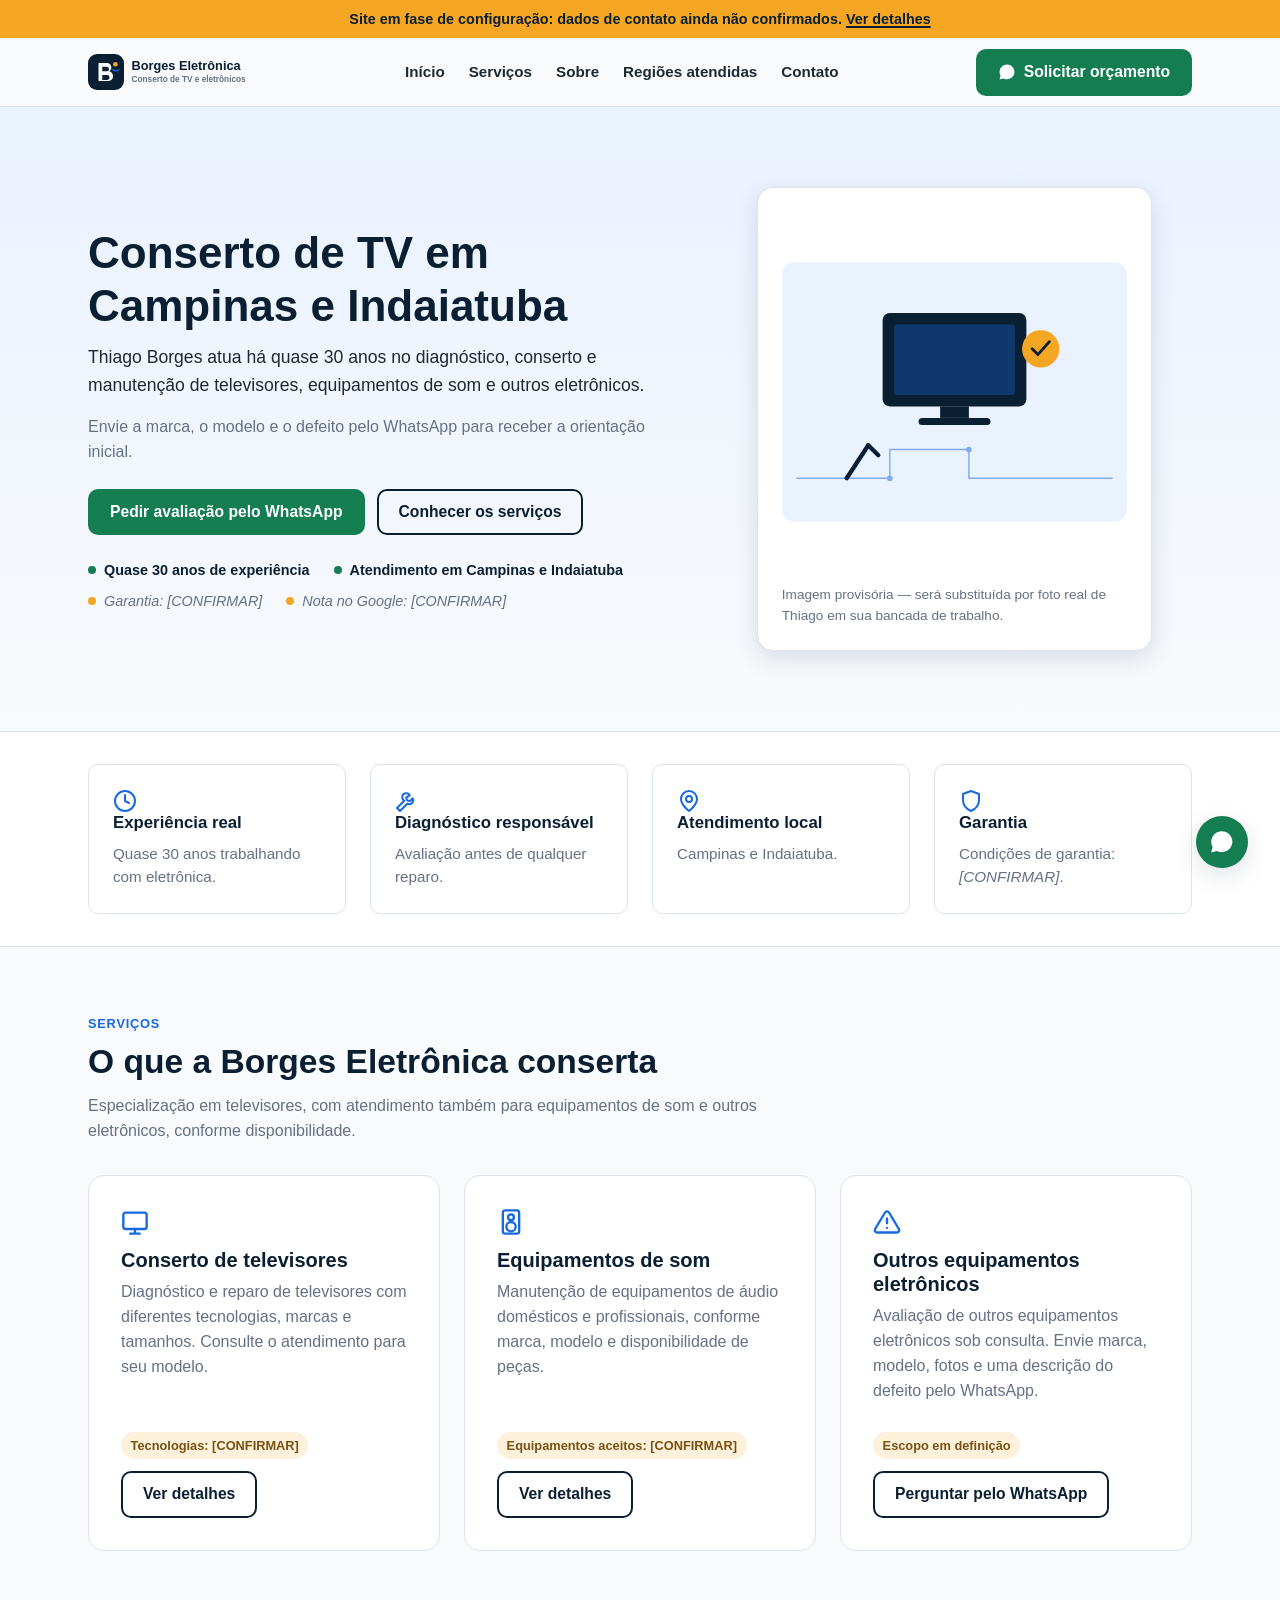
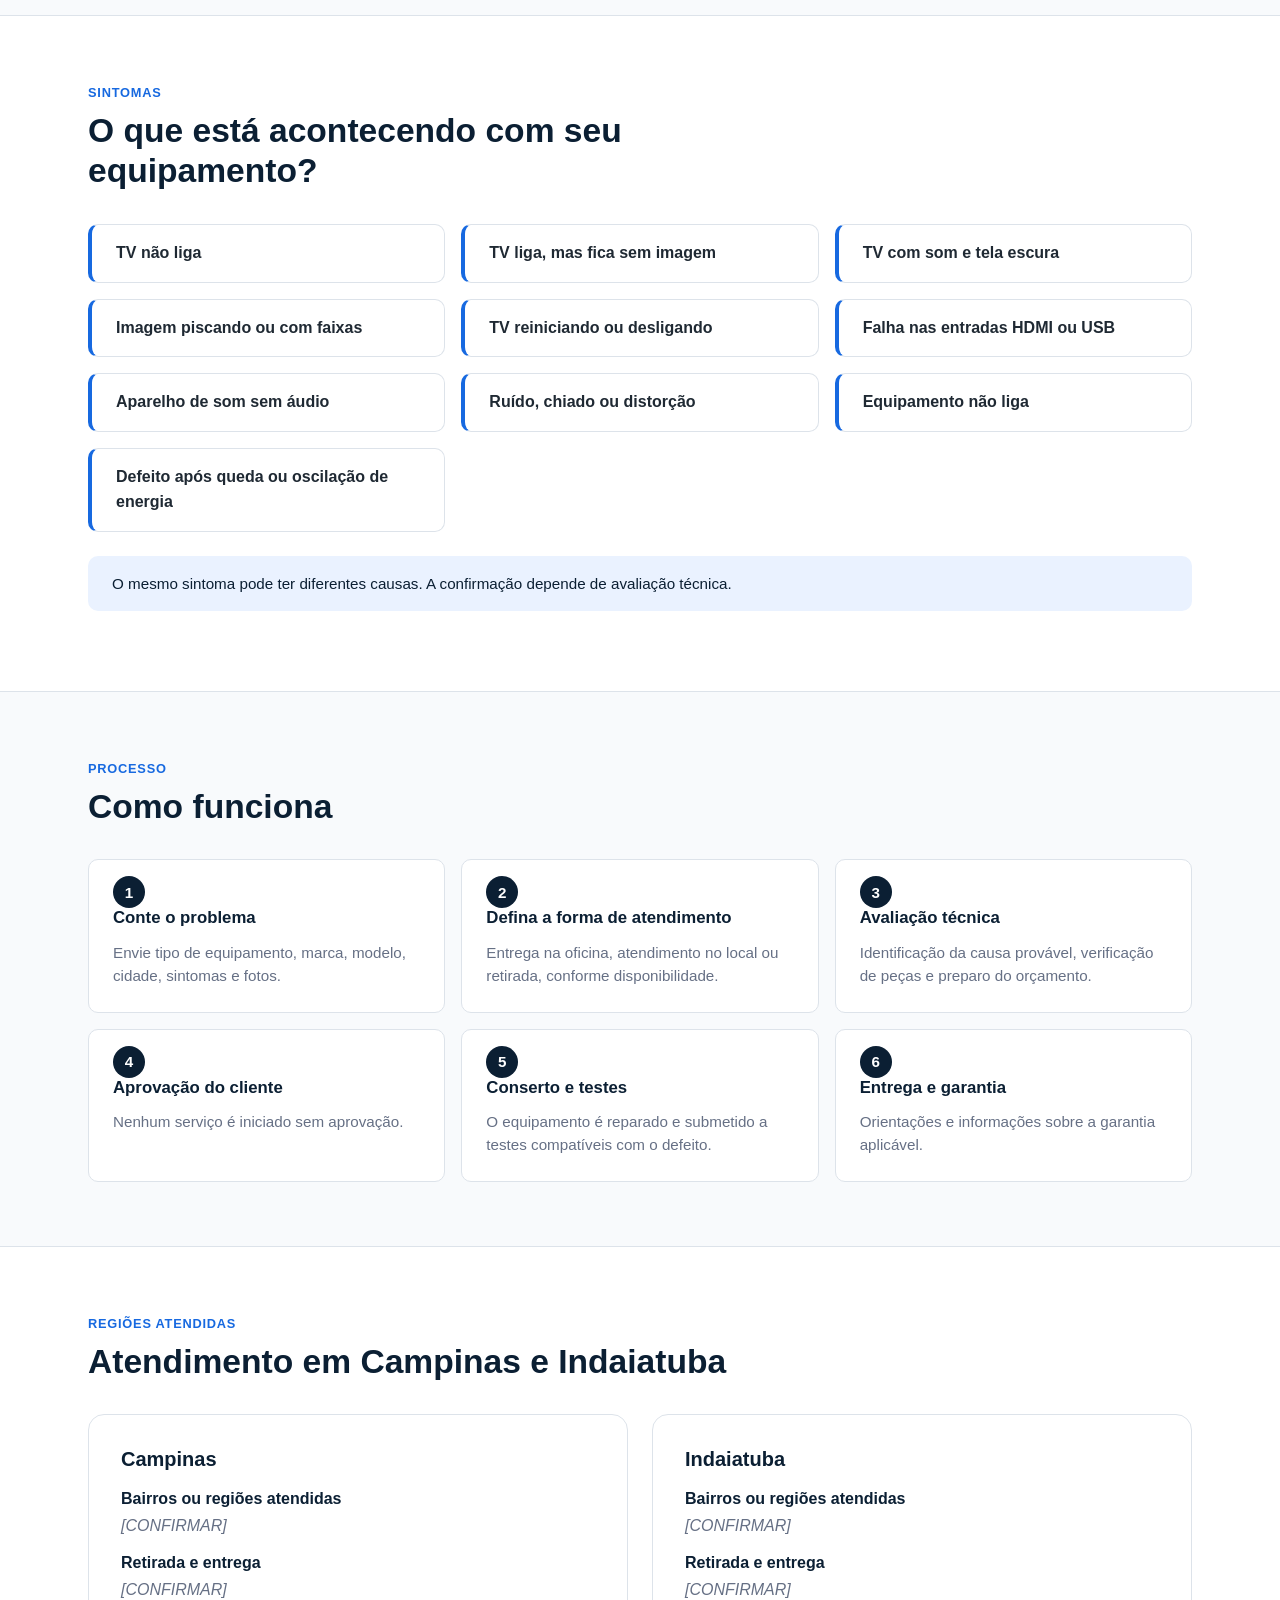
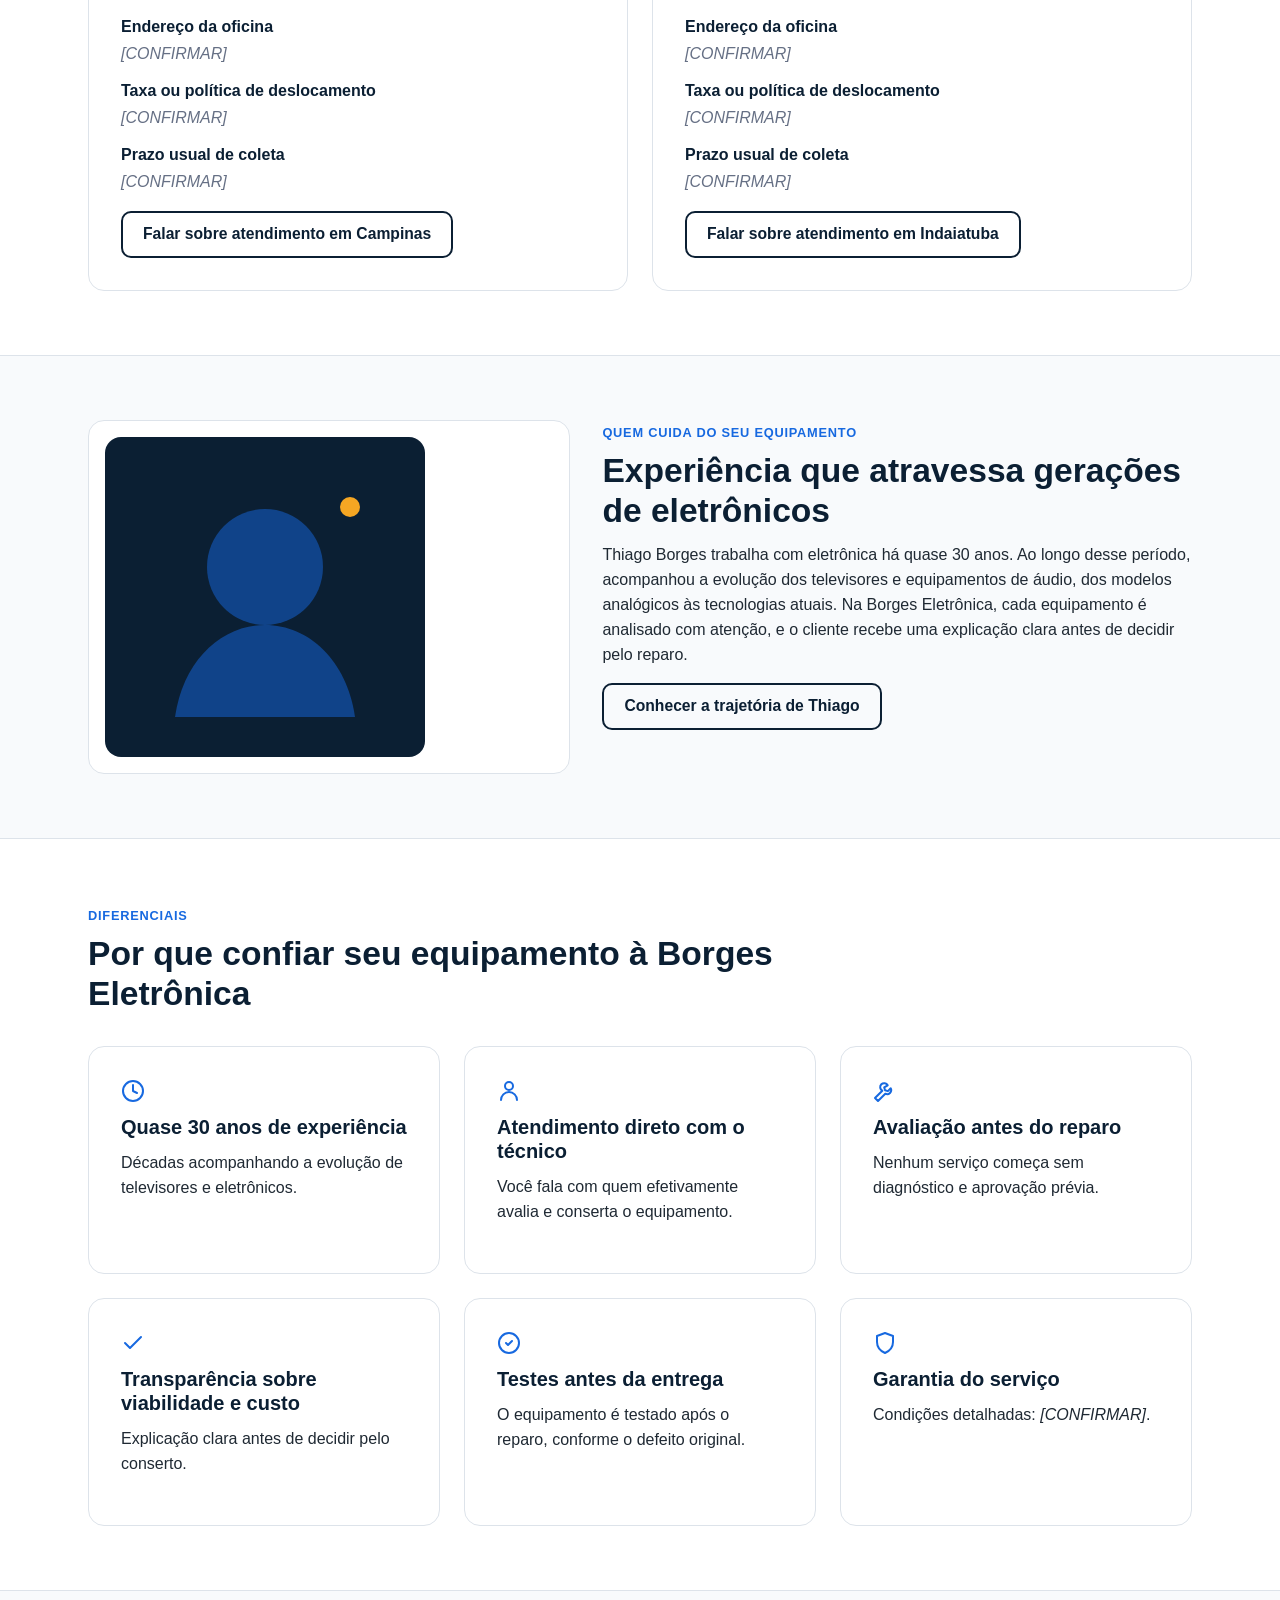
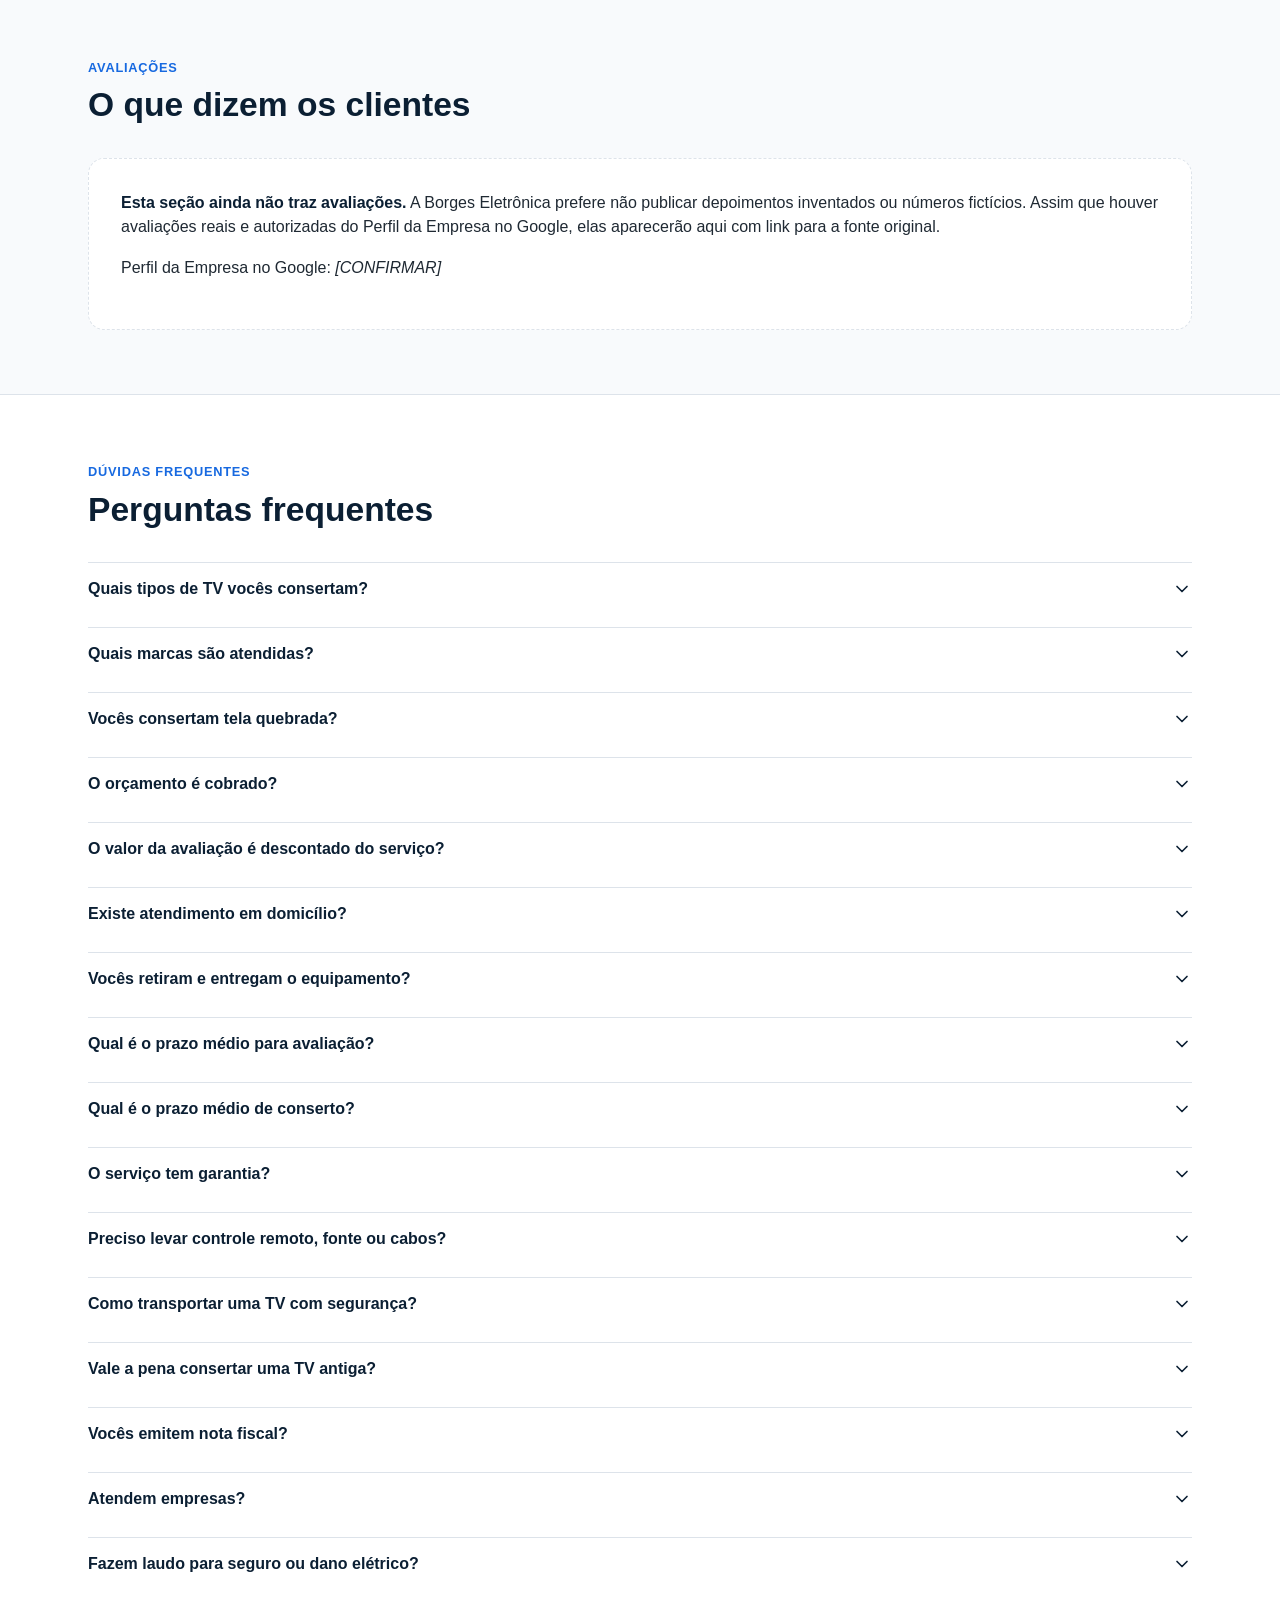
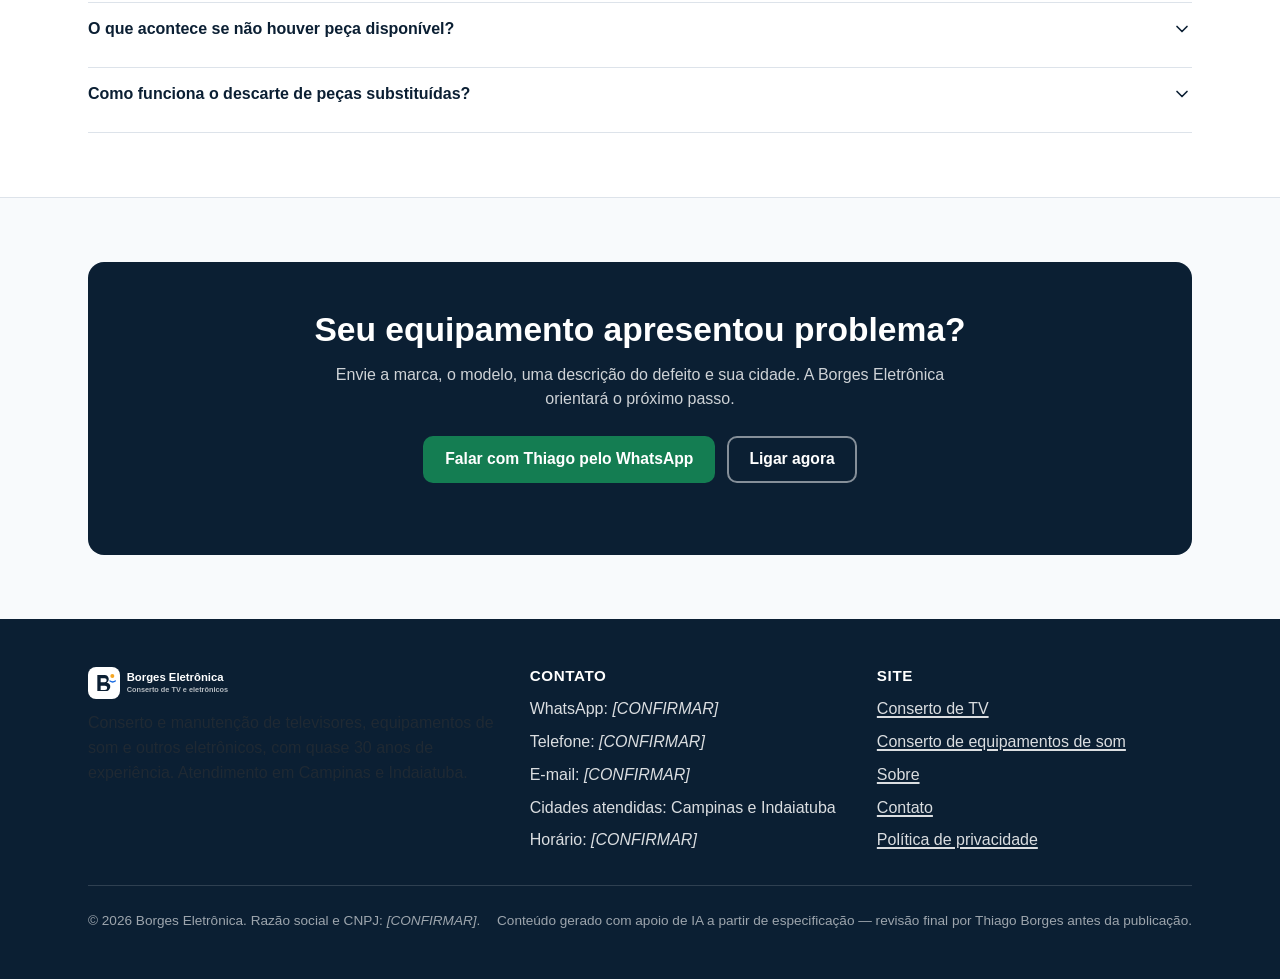
==== index.html @ 59606697 "Implementa site institucional Borges Eletrônica Site estático (HTML/CSS/JS puro) a partir da especif" ====
<!doctype html>
<html lang="pt-BR">
<head>
  <meta charset="utf-8">
  <meta name="viewport" content="width=device-width, initial-scale=1">
  <title>Borges Eletrônica | Conserto de TV em Campinas e Indaiatuba</title>
  <meta name="description" content="Conserto e manutenção de televisores, equipamentos de som e eletrônicos com Thiago Borges, quase 30 anos de experiência. Atendimento em Campinas e Indaiatuba.">
  <!-- ATENÇÃO: atualizar todas as URLs abaixo (canonical, og:url, sitemap) quando o domínio definitivo for confirmado. Ver PENDENCIAS.md #48-49. -->
  <link rel="canonical" href="https://www.borgeseletronica.com.br/">
  <meta property="og:type" content="website">
  <meta property="og:site_name" content="Borges Eletrônica">
  <meta property="og:title" content="Borges Eletrônica | Conserto de TV em Campinas e Indaiatuba">
  <meta property="og:description" content="Conserto e manutenção de televisores, equipamentos de som e eletrônicos com quase 30 anos de experiência. Atendimento em Campinas e Indaiatuba.">
  <meta property="og:url" content="https://www.borgeseletronica.com.br/">
  <meta property="og:image" content="https://www.borgeseletronica.com.br/assets/img/og-image.svg">
  <meta name="twitter:card" content="summary_large_image">
  <link rel="icon" type="image/svg+xml" href="/assets/img/favicon.svg">
  <link rel="stylesheet" href="/assets/css/styles.css">
  <script type="application/ld+json">
  {
    "@context": "https://schema.org",
    "@type": "LocalBusiness",
    "name": "Borges Eletrônica",
    "description": "Conserto e manutenção de televisores, equipamentos de som e outros eletrônicos.",
    "url": "https://www.borgeseletronica.com.br/",
    "image": "https://www.borgeseletronica.com.br/assets/img/logo.svg",
    "areaServed": [
      { "@type": "City", "name": "Campinas" },
      { "@type": "City", "name": "Indaiatuba" }
    ],
    "founder": {
      "@type": "Person",
      "name": "Thiago Borges"
    },
    "makesOffer": [
      { "@type": "Offer", "itemOffered": { "@type": "Service", "name": "Conserto de televisores" } },
      { "@type": "Offer", "itemOffered": { "@type": "Service", "name": "Conserto de equipamentos de som" } }
    ]
  }
  </script>
  <!-- Campos telephone, address, openingHoursSpecification e priceRange foram omitidos de propósito
       até serem confirmados com dados reais (spec §13.3 — proibido dado fictício em structured data). -->
</head>
<body>
  <a href="#main" class="skip-link">Pular para o conteúdo principal</a>

  <div class="config-banner">
    Site em fase de configuração: dados de contato ainda não confirmados. <a href="/contato/">Ver detalhes</a>
  </div>

  <header class="site-header">
    <div class="container">
      <a href="/" class="brand">
        <img src="/assets/img/logo.svg" alt="Borges Eletrônica" width="240" height="48" style="height:2.25rem;width:auto;">
      </a>
      <nav class="main-nav" aria-label="Principal">
        <ul>
          <li><a href="/">Início</a></li>
          <li><a href="/#servicos">Serviços</a></li>
          <li><a href="/sobre/">Sobre</a></li>
          <li><a href="/#atendimento">Regiões atendidas</a></li>
          <li><a href="/contato/">Contato</a></li>
        </ul>
      </nav>
      <div class="header-actions">
        <!-- Telefone oculto até confirmação (§25: não publicar dado não confirmado). Ver content/config.json -->
        <a class="btn btn-primary" href="/contato/" data-track="whatsapp_click" data-track-origin="header">
          <svg viewBox="0 0 24 24" width="18" height="18" fill="currentColor" aria-hidden="true"><path d="M12.04 2C6.58 2 2.13 6.45 2.13 11.91c0 1.75.46 3.39 1.26 4.83L2 22l5.42-1.42a9.9 9.9 0 0 0 4.62 1.14h.01c5.46 0 9.9-4.45 9.9-9.91C21.95 6.45 17.5 2 12.04 2Zm4.44 12c-.24-.12-1.43-.71-1.65-.79-.22-.08-.38-.12-.55.12-.16.24-.63.79-.77.95-.14.16-.28.18-.52.06-.24-.12-1.02-.38-1.94-1.2-.72-.64-1.2-1.43-1.34-1.67-.14-.24-.02-.37.11-.49.11-.11.24-.28.36-.42.12-.14.16-.24.24-.4.08-.16.04-.3-.02-.42-.06-.12-.55-1.33-.76-1.82-.2-.48-.4-.42-.55-.42h-.47c-.16 0-.42.06-.64.3-.22.24-.84.82-.84 2s.86 2.32.98 2.48c.12.16 1.7 2.6 4.11 3.64.57.25 1.02.4 1.37.51.58.18 1.1.16 1.52.1.46-.07 1.43-.58 1.63-1.15.2-.56.2-1.04.14-1.15-.06-.1-.22-.16-.46-.28Z"/></svg>
          Solicitar orçamento
        </a>
        <button class="menu-toggle" type="button" aria-expanded="false" aria-controls="mobileMenu" aria-label="Abrir menu">
          <svg viewBox="0 0 24 24" fill="none" stroke="currentColor" stroke-width="2" stroke-linecap="round" aria-hidden="true"><path d="M4 6h16M4 12h16M4 18h16"/></svg>
        </button>
      </div>
    </div>
  </header>

  <div class="mobile-menu" id="mobileMenu" hidden>
    <div class="mobile-menu-head">
      <img src="/assets/img/logo-light.svg" alt="Borges Eletrônica" width="240" height="48" style="height:2rem;width:auto;">
      <button class="mobile-menu-close" type="button" aria-label="Fechar menu">
        <svg viewBox="0 0 24 24" fill="none" stroke="currentColor" stroke-width="2" stroke-linecap="round" aria-hidden="true"><path d="M6 6l12 12M18 6 6 18"/></svg>
      </button>
    </div>
    <nav aria-label="Menu móvel">
      <ul>
        <li><a href="/">Início</a></li>
        <li><a href="/#servicos">Serviços</a></li>
        <li><a href="/sobre/">Sobre</a></li>
        <li><a href="/#atendimento">Regiões atendidas</a></li>
        <li><a href="/contato/">Contato</a></li>
      </ul>
    </nav>
    <a class="btn btn-primary btn-block" href="/contato/" data-track="whatsapp_click" data-track-origin="mobile_menu">Solicitar orçamento pelo WhatsApp</a>
  </div>

  <main id="main">
    <!-- Hero -->
    <section class="hero">
      <div class="container">
        <div class="hero-copy">
          <h1>Conserto de TV em Campinas e Indaiatuba</h1>
          <p class="lead">Thiago Borges atua há quase 30 anos no diagnóstico, conserto e manutenção de televisores, equipamentos de som e outros eletrônicos.</p>
          <p class="complement">Envie a marca, o modelo e o defeito pelo WhatsApp para receber a orientação inicial.</p>
          <div class="hero-cta">
            <a class="btn btn-primary" href="/contato/" data-track="whatsapp_click" data-track-origin="hero">Pedir avaliação pelo WhatsApp</a>
            <a class="btn btn-outline" href="#servicos">Conhecer os serviços</a>
          </div>
          <ul class="trust-signals">
            <li>Quase 30 anos de experiência</li>
            <li>Atendimento em Campinas e Indaiatuba</li>
            <li class="is-pending">Garantia: [CONFIRMAR]</li>
            <li class="is-pending">Nota no Google: [CONFIRMAR]</li>
          </ul>
        </div>
        <figure class="hero-media">
          <img src="/assets/img/placeholders/hero-workbench.svg" alt="Ilustração provisória de uma bancada técnica com televisor em diagnóstico" width="480" height="360" loading="eager">
          <figcaption>Imagem provisória — será substituída por foto real de Thiago em sua bancada de trabalho.</figcaption>
        </figure>
      </div>
    </section>

    <!-- Faixa de confiança -->
    <section class="section section--tight section--alt">
      <div class="container">
        <div class="trust-bar-grid">
          <div class="trust-item">
            <span class="icon"><svg viewBox="0 0 24 24" width="24" height="24" fill="none" stroke="currentColor" stroke-width="2" stroke-linecap="round" stroke-linejoin="round" aria-hidden="true"><circle cx="12" cy="12" r="10"/><path d="M12 6v6l4 2"/></svg></span>
            <h3>Experiência real</h3>
            <p>Quase 30 anos trabalhando com eletrônica.</p>
          </div>
          <div class="trust-item">
            <span class="icon"><svg viewBox="0 0 24 24" width="24" height="24" fill="none" stroke="currentColor" stroke-width="2" stroke-linecap="round" stroke-linejoin="round" aria-hidden="true"><path d="M14.7 6.3a4 4 0 1 0-5.4 5.4L2 19l3 3 7.3-7.3a4 4 0 0 0 5.4-5.4l-2.83 2.83-2.83-.83-.83-2.83Z"/></svg></span>
            <h3>Diagnóstico responsável</h3>
            <p>Avaliação antes de qualquer reparo.</p>
          </div>
          <div class="trust-item">
            <span class="icon"><svg viewBox="0 0 24 24" width="24" height="24" fill="none" stroke="currentColor" stroke-width="2" stroke-linecap="round" stroke-linejoin="round" aria-hidden="true"><path d="M20 10c0 6-8 12-8 12s-8-6-8-12a8 8 0 0 1 16 0Z"/><circle cx="12" cy="10" r="3"/></svg></span>
            <h3>Atendimento local</h3>
            <p>Campinas e Indaiatuba.</p>
          </div>
          <div class="trust-item">
            <span class="icon"><svg viewBox="0 0 24 24" width="24" height="24" fill="none" stroke="currentColor" stroke-width="2" stroke-linecap="round" stroke-linejoin="round" aria-hidden="true"><path d="M12 2 4 5v6c0 5 3.5 9 8 11 4.5-2 8-6 8-11V5Z"/></svg></span>
            <h3>Garantia</h3>
            <p>Condições de garantia: <em>[CONFIRMAR]</em>.</p>
          </div>
        </div>
      </div>
    </section>

    <!-- Serviços principais -->
    <section class="section" id="servicos">
      <div class="container">
        <div class="section-head">
          <span class="eyebrow">Serviços</span>
          <h2>O que a Borges Eletrônica conserta</h2>
          <p>Especialização em televisores, com atendimento também para equipamentos de som e outros eletrônicos, conforme disponibilidade.</p>
        </div>
        <div class="card-grid card-grid--3">
          <article class="service-card">
            <span class="icon"><svg viewBox="0 0 24 24" width="28" height="28" fill="none" stroke="currentColor" stroke-width="2" stroke-linecap="round" stroke-linejoin="round" aria-hidden="true"><rect x="2" y="4" width="20" height="14" rx="2"/><path d="M8 22h8M12 18v4"/></svg></span>
            <h3>Conserto de televisores</h3>
            <p>Diagnóstico e reparo de televisores com diferentes tecnologias, marcas e tamanhos. Consulte o atendimento para seu modelo.</p>
            <ul class="tag-list is-unconfirmed">
              <li>Tecnologias: [CONFIRMAR]</li>
            </ul>
            <a class="btn btn-outline" href="/conserto-de-tv/">Ver detalhes</a>
          </article>
          <article class="service-card">
            <span class="icon"><svg viewBox="0 0 24 24" width="28" height="28" fill="none" stroke="currentColor" stroke-width="2" stroke-linecap="round" stroke-linejoin="round" aria-hidden="true"><rect x="5" y="2" width="14" height="20" rx="2"/><circle cx="12" cy="8" r="2.5"/><circle cx="12" cy="16" r="4"/></svg></span>
            <h3>Equipamentos de som</h3>
            <p>Manutenção de equipamentos de áudio domésticos e profissionais, conforme marca, modelo e disponibilidade de peças.</p>
            <ul class="tag-list is-unconfirmed">
              <li>Equipamentos aceitos: [CONFIRMAR]</li>
            </ul>
            <a class="btn btn-outline" href="/conserto-de-equipamentos-de-som/">Ver detalhes</a>
          </article>
          <article class="service-card">
            <span class="icon"><svg viewBox="0 0 24 24" width="28" height="28" fill="none" stroke="currentColor" stroke-width="2" stroke-linecap="round" stroke-linejoin="round" aria-hidden="true"><path d="M12 9v4M12 17h.01M10.29 3.86 1.82 18a2 2 0 0 0 1.71 3h16.94a2 2 0 0 0 1.71-3L13.71 3.86a2 2 0 0 0-3.42 0Z"/></svg></span>
            <h3>Outros equipamentos eletrônicos</h3>
            <p>Avaliação de outros equipamentos eletrônicos sob consulta. Envie marca, modelo, fotos e uma descrição do defeito pelo WhatsApp.</p>
            <ul class="tag-list is-unconfirmed">
              <li>Escopo em definição</li>
            </ul>
            <a class="btn btn-outline" href="/contato/">Perguntar pelo WhatsApp</a>
          </article>
        </div>
      </div>
    </section>

    <!-- Problemas comuns -->
    <section class="section section--alt">
      <div class="container">
        <div class="section-head">
          <span class="eyebrow">Sintomas</span>
          <h2>O que está acontecendo com seu equipamento?</h2>
        </div>
        <div class="problem-grid">
          <div class="problem-card"><p>TV não liga</p></div>
          <div class="problem-card"><p>TV liga, mas fica sem imagem</p></div>
          <div class="problem-card"><p>TV com som e tela escura</p></div>
          <div class="problem-card"><p>Imagem piscando ou com faixas</p></div>
          <div class="problem-card"><p>TV reiniciando ou desligando</p></div>
          <div class="problem-card"><p>Falha nas entradas HDMI ou USB</p></div>
          <div class="problem-card"><p>Aparelho de som sem áudio</p></div>
          <div class="problem-card"><p>Ruído, chiado ou distorção</p></div>
          <div class="problem-card"><p>Equipamento não liga</p></div>
          <div class="problem-card"><p>Defeito após queda ou oscilação de energia</p></div>
        </div>
        <p class="problem-note">O mesmo sintoma pode ter diferentes causas. A confirmação depende de avaliação técnica.</p>
      </div>
    </section>

    <!-- Processo -->
    <section class="section">
      <div class="container">
        <div class="section-head">
          <span class="eyebrow">Processo</span>
          <h2>Como funciona</h2>
        </div>
        <ol class="process-list">
          <li class="process-step">
            <h3>Conte o problema</h3>
            <p>Envie tipo de equipamento, marca, modelo, cidade, sintomas e fotos.</p>
          </li>
          <li class="process-step">
            <h3>Defina a forma de atendimento</h3>
            <p>Entrega na oficina, atendimento no local ou retirada, conforme disponibilidade.</p>
          </li>
          <li class="process-step">
            <h3>Avaliação técnica</h3>
            <p>Identificação da causa provável, verificação de peças e preparo do orçamento.</p>
          </li>
          <li class="process-step">
            <h3>Aprovação do cliente</h3>
            <p>Nenhum serviço é iniciado sem aprovação.</p>
          </li>
          <li class="process-step">
            <h3>Conserto e testes</h3>
            <p>O equipamento é reparado e submetido a testes compatíveis com o defeito.</p>
          </li>
          <li class="process-step">
            <h3>Entrega e garantia</h3>
            <p>Orientações e informações sobre a garantia aplicável.</p>
          </li>
        </ol>
      </div>
    </section>

    <!-- Área de atendimento -->
    <section class="section section--alt" id="atendimento">
      <div class="container">
        <div class="section-head">
          <span class="eyebrow">Regiões atendidas</span>
          <h2>Atendimento em Campinas e Indaiatuba</h2>
        </div>
        <div class="area-grid">
          <article class="area-card">
            <h3>Campinas</h3>
            <dl>
              <dt>Bairros ou regiões atendidas</dt>
              <dd class="pending">[CONFIRMAR]</dd>
              <dt>Retirada e entrega</dt>
              <dd class="pending">[CONFIRMAR]</dd>
              <dt>Endereço da oficina</dt>
              <dd class="pending">[CONFIRMAR]</dd>
              <dt>Taxa ou política de deslocamento</dt>
              <dd class="pending">[CONFIRMAR]</dd>
              <dt>Prazo usual de coleta</dt>
              <dd class="pending">[CONFIRMAR]</dd>
            </dl>
            <a class="btn btn-outline" style="margin-top:1rem" href="/contato/">Falar sobre atendimento em Campinas</a>
          </article>
          <article class="area-card">
            <h3>Indaiatuba</h3>
            <dl>
              <dt>Bairros ou regiões atendidas</dt>
              <dd class="pending">[CONFIRMAR]</dd>
              <dt>Retirada e entrega</dt>
              <dd class="pending">[CONFIRMAR]</dd>
              <dt>Endereço da oficina</dt>
              <dd class="pending">[CONFIRMAR]</dd>
              <dt>Taxa ou política de deslocamento</dt>
              <dd class="pending">[CONFIRMAR]</dd>
              <dt>Prazo usual de coleta</dt>
              <dd class="pending">[CONFIRMAR]</dd>
            </dl>
            <a class="btn btn-outline" style="margin-top:1rem" href="/contato/">Falar sobre atendimento em Indaiatuba</a>
          </article>
        </div>
      </div>
    </section>

    <!-- Sobre Thiago (resumo) -->
    <section class="section">
      <div class="container">
        <div class="about-grid">
          <div class="about-media">
            <figure>
              <img src="/assets/img/placeholders/about-portrait.svg" alt="Retrato provisório de Thiago Borges" width="320" height="320" loading="lazy">
            </figure>
          </div>
          <div>
            <span class="eyebrow">Quem cuida do seu equipamento</span>
            <h2>Experiência que atravessa gerações de eletrônicos</h2>
            <p>Thiago Borges trabalha com eletrônica há quase 30 anos. Ao longo desse período, acompanhou a evolução dos televisores e equipamentos de áudio, dos modelos analógicos às tecnologias atuais. Na Borges Eletrônica, cada equipamento é analisado com atenção, e o cliente recebe uma explicação clara antes de decidir pelo reparo.</p>
            <a class="btn btn-outline" href="/sobre/">Conhecer a trajetória de Thiago</a>
          </div>
        </div>
      </div>
    </section>

    <!-- Diferenciais -->
    <section class="section section--alt">
      <div class="container">
        <div class="section-head">
          <span class="eyebrow">Diferenciais</span>
          <h2>Por que confiar seu equipamento à Borges Eletrônica</h2>
        </div>
        <div class="card-grid card-grid--3">
          <article class="differential-card">
            <span class="icon"><svg viewBox="0 0 24 24" width="24" height="24" fill="none" stroke="currentColor" stroke-width="2" stroke-linecap="round" stroke-linejoin="round" aria-hidden="true"><circle cx="12" cy="12" r="10"/><path d="M12 6v6l4 2"/></svg></span>
            <h3>Quase 30 anos de experiência</h3>
            <p>Décadas acompanhando a evolução de televisores e eletrônicos.</p>
          </article>
          <article class="differential-card">
            <span class="icon"><svg viewBox="0 0 24 24" width="24" height="24" fill="none" stroke="currentColor" stroke-width="2" stroke-linecap="round" stroke-linejoin="round" aria-hidden="true"><path d="M20 21a8 8 0 1 0-16 0"/><circle cx="12" cy="7" r="4"/></svg></span>
            <h3>Atendimento direto com o técnico</h3>
            <p>Você fala com quem efetivamente avalia e conserta o equipamento.</p>
          </article>
          <article class="differential-card">
            <span class="icon"><svg viewBox="0 0 24 24" width="24" height="24" fill="none" stroke="currentColor" stroke-width="2" stroke-linecap="round" stroke-linejoin="round" aria-hidden="true"><path d="M14.7 6.3a4 4 0 1 0-5.4 5.4L2 19l3 3 7.3-7.3a4 4 0 0 0 5.4-5.4l-2.83 2.83-2.83-.83-.83-2.83Z"/></svg></span>
            <h3>Avaliação antes do reparo</h3>
            <p>Nenhum serviço começa sem diagnóstico e aprovação prévia.</p>
          </article>
          <article class="differential-card">
            <span class="icon"><svg viewBox="0 0 24 24" width="24" height="24" fill="none" stroke="currentColor" stroke-width="2" stroke-linecap="round" stroke-linejoin="round" aria-hidden="true"><path d="M20 6 9 17l-5-5"/></svg></span>
            <h3>Transparência sobre viabilidade e custo</h3>
            <p>Explicação clara antes de decidir pelo conserto.</p>
          </article>
          <article class="differential-card">
            <span class="icon"><svg viewBox="0 0 24 24" width="24" height="24" fill="none" stroke="currentColor" stroke-width="2" stroke-linecap="round" stroke-linejoin="round" aria-hidden="true"><path d="M9 12l2 2 4-4"/><circle cx="12" cy="12" r="10"/></svg></span>
            <h3>Testes antes da entrega</h3>
            <p>O equipamento é testado após o reparo, conforme o defeito original.</p>
          </article>
          <article class="differential-card">
            <span class="icon"><svg viewBox="0 0 24 24" width="24" height="24" fill="none" stroke="currentColor" stroke-width="2" stroke-linecap="round" stroke-linejoin="round" aria-hidden="true"><path d="M12 2 4 5v6c0 5 3.5 9 8 11 4.5-2 8-6 8-11V5Z"/></svg></span>
            <h3>Garantia do serviço</h3>
            <p>Condições detalhadas: <em>[CONFIRMAR]</em>.</p>
          </article>
        </div>
      </div>
    </section>

    <!-- Avaliações / prova social -->
    <section class="section">
      <div class="container">
        <div class="section-head">
          <span class="eyebrow">Avaliações</span>
          <h2>O que dizem os clientes</h2>
        </div>
        <div class="social-proof-notice">
          <p><strong>Esta seção ainda não traz avaliações.</strong> A Borges Eletrônica prefere não publicar depoimentos inventados ou números fictícios. Assim que houver avaliações reais e autorizadas do Perfil da Empresa no Google, elas aparecerão aqui com link para a fonte original.</p>
          <p class="mt-0">Perfil da Empresa no Google: <em>[CONFIRMAR]</em></p>
        </div>
      </div>
    </section>

    <!-- FAQ -->
    <section class="section section--alt">
      <div class="container">
        <div class="section-head">
          <span class="eyebrow">Dúvidas frequentes</span>
          <h2>Perguntas frequentes</h2>
        </div>
        <div class="faq-list">
          <div class="faq-item">
            <h3><button class="faq-question" aria-expanded="false" aria-controls="faq1">Quais tipos de TV vocês consertam?<span class="chevron"><svg viewBox="0 0 24 24" fill="none" stroke="currentColor" stroke-width="2" stroke-linecap="round" stroke-linejoin="round" aria-hidden="true"><path d="m6 9 6 6 6-6"/></svg></span></button></h3>
            <div class="faq-answer" id="faq1" hidden><p>As tecnologias e tamanhos atendidos estão em confirmação com Thiago. <em>[CONFIRMAR]</em>. Envie marca e modelo pelo WhatsApp para uma resposta rápida.</p></div>
          </div>
          <div class="faq-item">
            <h3><button class="faq-question" aria-expanded="false" aria-controls="faq2">Quais marcas são atendidas?<span class="chevron"><svg viewBox="0 0 24 24" fill="none" stroke="currentColor" stroke-width="2" stroke-linecap="round" stroke-linejoin="round" aria-hidden="true"><path d="m6 9 6 6 6-6"/></svg></span></button></h3>
            <div class="faq-answer" id="faq2" hidden><p><em>[CONFIRMAR]</em>. A lista de marcas atendidas será publicada após revisão de Thiago.</p></div>
          </div>
          <div class="faq-item">
            <h3><button class="faq-question" aria-expanded="false" aria-controls="faq3">Vocês consertam tela quebrada?<span class="chevron"><svg viewBox="0 0 24 24" fill="none" stroke="currentColor" stroke-width="2" stroke-linecap="round" stroke-linejoin="round" aria-hidden="true"><path d="m6 9 6 6 6-6"/></svg></span></button></h3>
            <div class="faq-answer" id="faq3" hidden><p><em>[CONFIRMAR]</em>. A viabilidade de troca de painel depende do modelo e da disponibilidade da peça.</p></div>
          </div>
          <div class="faq-item">
            <h3><button class="faq-question" aria-expanded="false" aria-controls="faq4">O orçamento é cobrado?<span class="chevron"><svg viewBox="0 0 24 24" fill="none" stroke="currentColor" stroke-width="2" stroke-linecap="round" stroke-linejoin="round" aria-hidden="true"><path d="m6 9 6 6 6-6"/></svg></span></button></h3>
            <div class="faq-answer" id="faq4" hidden><p><em>[CONFIRMAR]</em>. Essa política será publicada assim que definida com Thiago.</p></div>
          </div>
          <div class="faq-item">
            <h3><button class="faq-question" aria-expanded="false" aria-controls="faq5">O valor da avaliação é descontado do serviço?<span class="chevron"><svg viewBox="0 0 24 24" fill="none" stroke="currentColor" stroke-width="2" stroke-linecap="round" stroke-linejoin="round" aria-hidden="true"><path d="m6 9 6 6 6-6"/></svg></span></button></h3>
            <div class="faq-answer" id="faq5" hidden><p><em>[CONFIRMAR]</em>.</p></div>
          </div>
          <div class="faq-item">
            <h3><button class="faq-question" aria-expanded="false" aria-controls="faq6">Existe atendimento em domicílio?<span class="chevron"><svg viewBox="0 0 24 24" fill="none" stroke="currentColor" stroke-width="2" stroke-linecap="round" stroke-linejoin="round" aria-hidden="true"><path d="m6 9 6 6 6-6"/></svg></span></button></h3>
            <div class="faq-answer" id="faq6" hidden><p><em>[CONFIRMAR]</em>.</p></div>
          </div>
          <div class="faq-item">
            <h3><button class="faq-question" aria-expanded="false" aria-controls="faq7">Vocês retiram e entregam o equipamento?<span class="chevron"><svg viewBox="0 0 24 24" fill="none" stroke="currentColor" stroke-width="2" stroke-linecap="round" stroke-linejoin="round" aria-hidden="true"><path d="m6 9 6 6 6-6"/></svg></span></button></h3>
            <div class="faq-answer" id="faq7" hidden><p><em>[CONFIRMAR]</em>. Quando disponível, informamos a taxa de deslocamento antes da confirmação.</p></div>
          </div>
          <div class="faq-item">
            <h3><button class="faq-question" aria-expanded="false" aria-controls="faq8">Qual é o prazo médio para avaliação?<span class="chevron"><svg viewBox="0 0 24 24" fill="none" stroke="currentColor" stroke-width="2" stroke-linecap="round" stroke-linejoin="round" aria-hidden="true"><path d="m6 9 6 6 6-6"/></svg></span></button></h3>
            <div class="faq-answer" id="faq8" hidden><p><em>[CONFIRMAR]</em>. O prazo pode variar conforme demanda e tipo de equipamento.</p></div>
          </div>
          <div class="faq-item">
            <h3><button class="faq-question" aria-expanded="false" aria-controls="faq9">Qual é o prazo médio de conserto?<span class="chevron"><svg viewBox="0 0 24 24" fill="none" stroke="currentColor" stroke-width="2" stroke-linecap="round" stroke-linejoin="round" aria-hidden="true"><path d="m6 9 6 6 6-6"/></svg></span></button></h3>
            <div class="faq-answer" id="faq9" hidden><p><em>[CONFIRMAR]</em>. O prazo depende da disponibilidade de peças e da complexidade do defeito.</p></div>
          </div>
          <div class="faq-item">
            <h3><button class="faq-question" aria-expanded="false" aria-controls="faq10">O serviço tem garantia?<span class="chevron"><svg viewBox="0 0 24 24" fill="none" stroke="currentColor" stroke-width="2" stroke-linecap="round" stroke-linejoin="round" aria-hidden="true"><path d="m6 9 6 6 6-6"/></svg></span></button></h3>
            <div class="faq-answer" id="faq10" hidden><p><em>[CONFIRMAR]</em>.</p></div>
          </div>
          <div class="faq-item">
            <h3><button class="faq-question" aria-expanded="false" aria-controls="faq11">Preciso levar controle remoto, fonte ou cabos?<span class="chevron"><svg viewBox="0 0 24 24" fill="none" stroke="currentColor" stroke-width="2" stroke-linecap="round" stroke-linejoin="round" aria-hidden="true"><path d="m6 9 6 6 6-6"/></svg></span></button></h3>
            <div class="faq-answer" id="faq11" hidden><p><em>[CONFIRMAR]</em>. Em geral, itens que ajudam no diagnóstico (fonte, controle) facilitam a avaliação — confirme antes pelo WhatsApp.</p></div>
          </div>
          <div class="faq-item">
            <h3><button class="faq-question" aria-expanded="false" aria-controls="faq12">Como transportar uma TV com segurança?<span class="chevron"><svg viewBox="0 0 24 24" fill="none" stroke="currentColor" stroke-width="2" stroke-linecap="round" stroke-linejoin="round" aria-hidden="true"><path d="m6 9 6 6 6-6"/></svg></span></button></h3>
            <div class="faq-answer" id="faq12" hidden><p>Transporte a TV na posição vertical, protegida com um pano ou plástico bolha, evitando pressão sobre a tela. Se possível, use a embalagem original.</p></div>
          </div>
          <div class="faq-item">
            <h3><button class="faq-question" aria-expanded="false" aria-controls="faq13">Vale a pena consertar uma TV antiga?<span class="chevron"><svg viewBox="0 0 24 24" fill="none" stroke="currentColor" stroke-width="2" stroke-linecap="round" stroke-linejoin="round" aria-hidden="true"><path d="m6 9 6 6 6-6"/></svg></span></button></h3>
            <div class="faq-answer" id="faq13" hidden><p>Depende do defeito e do valor de mercado do aparelho. A avaliação técnica indica se o reparo compensa financeiramente.</p></div>
          </div>
          <div class="faq-item">
            <h3><button class="faq-question" aria-expanded="false" aria-controls="faq14">Vocês emitem nota fiscal?<span class="chevron"><svg viewBox="0 0 24 24" fill="none" stroke="currentColor" stroke-width="2" stroke-linecap="round" stroke-linejoin="round" aria-hidden="true"><path d="m6 9 6 6 6-6"/></svg></span></button></h3>
            <div class="faq-answer" id="faq14" hidden><p><em>[CONFIRMAR]</em>.</p></div>
          </div>
          <div class="faq-item">
            <h3><button class="faq-question" aria-expanded="false" aria-controls="faq15">Atendem empresas?<span class="chevron"><svg viewBox="0 0 24 24" fill="none" stroke="currentColor" stroke-width="2" stroke-linecap="round" stroke-linejoin="round" aria-hidden="true"><path d="m6 9 6 6 6-6"/></svg></span></button></h3>
            <div class="faq-answer" id="faq15" hidden><p><em>[CONFIRMAR]</em>. Se aplicável, publicaremos aqui uma chamada específica para atendimento empresarial.</p></div>
          </div>
          <div class="faq-item">
            <h3><button class="faq-question" aria-expanded="false" aria-controls="faq16">Fazem laudo para seguro ou dano elétrico?<span class="chevron"><svg viewBox="0 0 24 24" fill="none" stroke="currentColor" stroke-width="2" stroke-linecap="round" stroke-linejoin="round" aria-hidden="true"><path d="m6 9 6 6 6-6"/></svg></span></button></h3>
            <div class="faq-answer" id="faq16" hidden><p><em>[CONFIRMAR]</em>.</p></div>
          </div>
          <div class="faq-item">
            <h3><button class="faq-question" aria-expanded="false" aria-controls="faq17">O que acontece se não houver peça disponível?<span class="chevron"><svg viewBox="0 0 24 24" fill="none" stroke="currentColor" stroke-width="2" stroke-linecap="round" stroke-linejoin="round" aria-hidden="true"><path d="m6 9 6 6 6-6"/></svg></span></button></h3>
            <div class="faq-answer" id="faq17" hidden><p>Quando a peça não está disponível, o cliente é informado sobre alternativas, prazo estimado de importação/localização ou a inviabilidade do reparo antes de qualquer custo adicional.</p></div>
          </div>
          <div class="faq-item">
            <h3><button class="faq-question" aria-expanded="false" aria-controls="faq18">Como funciona o descarte de peças substituídas?<span class="chevron"><svg viewBox="0 0 24 24" fill="none" stroke="currentColor" stroke-width="2" stroke-linecap="round" stroke-linejoin="round" aria-hidden="true"><path d="m6 9 6 6 6-6"/></svg></span></button></h3>
            <div class="faq-answer" id="faq18" hidden><p><em>[CONFIRMAR]</em>. A política de descarte adequado de componentes será publicada após confirmação.</p></div>
          </div>
        </div>
      </div>
    </section>

    <!-- Chamada final -->
    <section class="section">
      <div class="container">
        <div class="final-cta">
          <h2>Seu equipamento apresentou problema?</h2>
          <p>Envie a marca, o modelo, uma descrição do defeito e sua cidade. A Borges Eletrônica orientará o próximo passo.</p>
          <div class="hero-cta">
            <a class="btn btn-primary" href="/contato/" data-track="whatsapp_click" data-track-origin="footer">Falar com Thiago pelo WhatsApp</a>
            <a class="btn btn-outline" style="color:#fff;border-color:rgba(255,255,255,0.5)" href="/contato/" data-track="phone_click" data-track-origin="footer">Ligar agora</a>
          </div>
        </div>
      </div>
    </section>
  </main>

  <footer class="site-footer">
    <div class="container">
      <div class="footer-grid">
        <div>
          <a href="/" class="footer-brand">
            <img src="/assets/img/logo-light.svg" alt="Borges Eletrônica" width="240" height="48" style="height:2rem;width:auto;">
          </a>
          <p>Conserto e manutenção de televisores, equipamentos de som e outros eletrônicos, com quase 30 anos de experiência. Atendimento em Campinas e Indaiatuba.</p>
        </div>
        <div>
          <h3>Contato</h3>
          <ul>
            <li>WhatsApp: <em>[CONFIRMAR]</em></li>
            <li>Telefone: <em>[CONFIRMAR]</em></li>
            <li>E-mail: <em>[CONFIRMAR]</em></li>
            <li>Cidades atendidas: Campinas e Indaiatuba</li>
            <li>Horário: <em>[CONFIRMAR]</em></li>
          </ul>
        </div>
        <div>
          <h3>Site</h3>
          <ul>
            <li><a href="/conserto-de-tv/">Conserto de TV</a></li>
            <li><a href="/conserto-de-equipamentos-de-som/">Conserto de equipamentos de som</a></li>
            <li><a href="/sobre/">Sobre</a></li>
            <li><a href="/contato/">Contato</a></li>
            <li><a href="/politica-de-privacidade/">Política de privacidade</a></li>
          </ul>
        </div>
      </div>
      <div class="footer-bottom">
        <span>&copy; <span data-current-year>2026</span> Borges Eletrônica. Razão social e CNPJ: <em>[CONFIRMAR]</em>.</span>
        <span>Conteúdo gerado com apoio de IA a partir de especificação — revisão final por Thiago Borges antes da publicação.</span>
      </div>
    </div>
  </footer>

  <div class="mobile-contact-bar" role="group" aria-label="Contato rápido">
    <a class="btn btn-primary" href="/contato/" data-track="whatsapp_click" data-track-origin="floating_button">WhatsApp</a>
    <a class="btn btn-outline" href="/contato/" data-track="phone_click" data-track-origin="floating_button">Ligar</a>
  </div>
  <a class="floating-whatsapp" href="/contato/" aria-label="Falar pelo WhatsApp" data-track="whatsapp_click" data-track-origin="floating_button">
    <svg viewBox="0 0 24 24" width="24" height="24" fill="currentColor" aria-hidden="true"><path d="M12.04 2C6.58 2 2.13 6.45 2.13 11.91c0 1.75.46 3.39 1.26 4.83L2 22l5.42-1.42a9.9 9.9 0 0 0 4.62 1.14h.01c5.46 0 9.9-4.45 9.9-9.91C21.95 6.45 17.5 2 12.04 2Zm4.44 12c-.24-.12-1.43-.71-1.65-.79-.22-.08-.38-.12-.55.12-.16.24-.63.79-.77.95-.14.16-.28.18-.52.06-.24-.12-1.02-.38-1.94-1.2-.72-.64-1.2-1.43-1.34-1.67-.14-.24-.02-.37.11-.49.11-.11.24-.28.36-.42.12-.14.16-.24.24-.4.08-.16.04-.3-.02-.42-.06-.12-.55-1.33-.76-1.82-.2-.48-.4-.42-.55-.42h-.47c-.16 0-.42.06-.64.3-.22.24-.84.82-.84 2s.86 2.32.98 2.48c.12.16 1.7 2.6 4.11 3.64.57.25 1.02.4 1.37.51.58.18 1.1.16 1.52.1.46-.07 1.43-.58 1.63-1.15.2-.56.2-1.04.14-1.15-.06-.1-.22-.16-.46-.28Z"/></svg>
  </a>

  <script src="/assets/js/main.js"></script>
</body>
</html>
---- assets/css/styles.css ----
/* ===========================================================
   Borges Eletrônica — folha de estilos única
   Paleta e tipografia conforme especificação §10.
   Pilha de fontes do sistema — sem requisições externas.
   =========================================================== */

:root {
  --color-navy: #0B1F33;
  --color-blue: #1769E0;
  --color-blue-light: #EAF2FF;
  --color-amber: #F5A623;
  --color-graphite: #1F2933;
  --color-gray: #667085;
  --color-bg: #F8FAFC;
  --color-white: #FFFFFF;
  --color-success: #147D52;

  --color-border: #DDE3EA;
  --color-focus: #F5A623;

  --font-sans: -apple-system, BlinkMacSystemFont, "Segoe UI", Roboto, "Helvetica Neue", Arial, sans-serif;

  --container-w: 72rem;
  --radius-sm: 6px;
  --radius-md: 10px;
  --radius-lg: 16px;

  --space-1: 0.25rem;
  --space-2: 0.5rem;
  --space-3: 0.75rem;
  --space-4: 1rem;
  --space-5: 1.5rem;
  --space-6: 2rem;
  --space-7: 3rem;
  --space-8: 4rem;
  --space-9: 6rem;

  --shadow-sm: 0 1px 2px rgba(11, 31, 51, 0.08);
  --shadow-md: 0 8px 24px rgba(11, 31, 51, 0.12);

  --header-h: 4.25rem;
  --mobile-bar-h: 3.75rem;
}

/* ---------- Reset ---------- */
*, *::before, *::after { box-sizing: border-box; }
html { -webkit-text-size-adjust: 100%; scroll-behavior: smooth; }
@media (prefers-reduced-motion: reduce) {
  html { scroll-behavior: auto; }
  *, *::before, *::after {
    animation-duration: 0.001ms !important;
    animation-iteration-count: 1 !important;
    transition-duration: 0.001ms !important;
    scroll-behavior: auto !important;
  }
}
body {
  margin: 0;
  font-family: var(--font-sans);
  color: var(--color-graphite);
  background: var(--color-bg);
  line-height: 1.55;
  font-size: 1rem;
  -webkit-font-smoothing: antialiased;
}
img { max-width: 100%; display: block; }
svg { display: block; }
a { color: var(--color-blue); text-decoration-thickness: 2px; }
a:not([class]) { text-underline-offset: 2px; }
h1, h2, h3, h4 { color: var(--color-navy); line-height: 1.2; margin: 0 0 var(--space-3); }
h1 { font-size: clamp(1.9rem, 1.5rem + 2vw, 2.75rem); }
h2 { font-size: clamp(1.5rem, 1.2rem + 1.2vw, 2.1rem); }
h3 { font-size: 1.25rem; }
p { margin: 0 0 var(--space-4); color: var(--color-graphite); }
ul, ol { margin: 0 0 var(--space-4); padding-left: 1.25rem; }
button { font-family: inherit; }

/* ---------- Focus ---------- */
:focus-visible {
  outline: 3px solid var(--color-focus);
  outline-offset: 2px;
  border-radius: 4px;
}

/* ---------- Skip link ---------- */
.skip-link {
  position: absolute;
  left: -999px;
  top: auto;
  background: var(--color-navy);
  color: var(--color-white);
  padding: var(--space-3) var(--space-5);
  z-index: 1000;
  border-radius: var(--radius-sm);
}
.skip-link:focus {
  left: var(--space-4);
  top: var(--space-4);
}

/* ---------- Layout helpers ---------- */
.container {
  width: 100%;
  max-width: var(--container-w);
  margin-inline: auto;
  padding-inline: var(--space-5);
}
.section { padding-block: var(--space-8); }
.section--tight { padding-block: var(--space-6); }
.section--alt { background: var(--color-white); border-top: 1px solid var(--color-border); border-bottom: 1px solid var(--color-border); }
.section-head { max-width: 44rem; margin-bottom: var(--space-6); }
.section-head p { color: var(--color-gray); }
.text-center { text-align: center; margin-inline: auto; }
.eyebrow {
  display: inline-block;
  color: var(--color-blue);
  font-weight: 700;
  font-size: 0.8rem;
  letter-spacing: 0.06em;
  text-transform: uppercase;
  margin-bottom: var(--space-2);
}
.visually-hidden {
  position: absolute; width: 1px; height: 1px; padding: 0; margin: -1px;
  overflow: hidden; clip: rect(0,0,0,0); white-space: nowrap; border: 0;
}

/* ---------- Buttons ---------- */
.btn {
  display: inline-flex;
  align-items: center;
  justify-content: center;
  gap: var(--space-2);
  min-height: 44px;
  padding: 0.75rem 1.25rem;
  border-radius: var(--radius-md);
  font-weight: 700;
  font-size: 0.98rem;
  text-decoration: none;
  border: 2px solid transparent;
  cursor: pointer;
  line-height: 1.2;
  transition: background-color 0.15s ease, border-color 0.15s ease, transform 0.1s ease;
}
.btn:active { transform: translateY(1px); }
.btn-primary { background: var(--color-success); color: var(--color-white); }
.btn-primary:hover { background: #106941; }
.btn-secondary { background: var(--color-navy); color: var(--color-white); }
.btn-secondary:hover { background: #132b45; }
.btn-outline { background: transparent; color: var(--color-navy); border-color: var(--color-navy); }
.btn-outline:hover { background: var(--color-blue-light); }
.btn-block { width: 100%; }
.btn[aria-disabled="true"] {
  background: var(--color-border);
  color: var(--color-gray);
  cursor: not-allowed;
}
.btn[aria-disabled="true"]:hover { background: var(--color-border); }

/* ---------- Config notice banner ---------- */
.config-banner {
  background: var(--color-amber);
  color: var(--color-navy);
  font-size: 0.9rem;
  font-weight: 600;
  text-align: center;
  padding: var(--space-2) var(--space-4);
}
.config-banner a { color: var(--color-navy); }

/* ---------- Header ---------- */
.site-header {
  position: sticky;
  top: 0;
  z-index: 100;
  background: rgba(248, 250, 252, 0.92);
  backdrop-filter: saturate(180%) blur(6px);
  border-bottom: 1px solid var(--color-border);
}
.site-header .container {
  display: flex;
  align-items: center;
  justify-content: space-between;
  gap: var(--space-4);
  height: var(--header-h);
  transition: height 0.15s ease;
}
.site-header.is-compact .container { height: 3.5rem; }
.brand {
  display: flex;
  align-items: center;
  gap: var(--space-2);
  text-decoration: none;
  font-weight: 800;
  color: var(--color-navy);
  font-size: 1.05rem;
  white-space: nowrap;
}
.brand svg { width: 2.1rem; height: 2.1rem; flex-shrink: 0; }

.main-nav { display: none; }
.main-nav ul {
  display: flex;
  gap: var(--space-5);
  list-style: none;
  margin: 0;
  padding: 0;
}
.main-nav a {
  color: var(--color-graphite);
  text-decoration: none;
  font-weight: 600;
  font-size: 0.95rem;
  padding: var(--space-2) 0;
}
.main-nav a:hover { color: var(--color-blue); }

.header-actions {
  display: flex;
  align-items: center;
  gap: var(--space-4);
}
.header-phone {
  display: none;
  align-items: center;
  gap: var(--space-1);
  color: var(--color-navy);
  font-weight: 700;
  text-decoration: none;
  font-size: 0.95rem;
}

.menu-toggle {
  display: inline-flex;
  align-items: center;
  justify-content: center;
  width: 44px;
  height: 44px;
  background: transparent;
  border: 2px solid var(--color-border);
  border-radius: var(--radius-sm);
  cursor: pointer;
}
.menu-toggle svg { width: 22px; height: 22px; }

.mobile-menu {
  display: none;
  position: fixed;
  inset: 0;
  z-index: 200;
  background: var(--color-navy);
  color: var(--color-white);
  padding: var(--space-5);
}
.mobile-menu.is-open { display: block; }
.mobile-menu-head {
  display: flex;
  justify-content: space-between;
  align-items: center;
  margin-bottom: var(--space-6);
}
.mobile-menu-close {
  width: 44px; height: 44px;
  background: transparent;
  border: 2px solid rgba(255,255,255,0.3);
  border-radius: var(--radius-sm);
  color: var(--color-white);
  cursor: pointer;
}
.mobile-menu ul { list-style: none; padding: 0; margin: 0 0 var(--space-6); }
.mobile-menu li + li { margin-top: var(--space-2); }
.mobile-menu a {
  display: block;
  color: var(--color-white);
  text-decoration: none;
  font-size: 1.2rem;
  font-weight: 700;
  padding: var(--space-3) 0;
  border-bottom: 1px solid rgba(255,255,255,0.15);
}

@media (min-width: 900px) {
  .main-nav { display: block; }
  .header-phone { display: inline-flex; }
  .menu-toggle { display: none; }
}

/* ---------- Hero ---------- */
.hero {
  background: linear-gradient(180deg, var(--color-blue-light) 0%, var(--color-bg) 100%);
  padding-block: var(--space-8);
}
.hero .container {
  display: grid;
  gap: var(--space-7);
  align-items: center;
}
@media (min-width: 900px) {
  .hero .container { grid-template-columns: 1.1fr 0.9fr; }
}
.hero-copy p.lead { font-size: 1.1rem; color: var(--color-graphite); }
.hero-copy p.complement { color: var(--color-gray); }
.hero-cta { display: flex; flex-wrap: wrap; gap: var(--space-3); margin-block: var(--space-5); }
.hero-media {
  background: var(--color-white);
  border: 1px solid var(--color-border);
  border-radius: var(--radius-lg);
  padding: var(--space-5);
  box-shadow: var(--shadow-md);
}
.hero-media figcaption {
  margin-top: var(--space-3);
  font-size: 0.85rem;
  color: var(--color-gray);
}

.trust-signals {
  display: flex;
  flex-wrap: wrap;
  gap: var(--space-2) var(--space-5);
  list-style: none;
  padding: 0;
  margin: 0;
  font-size: 0.9rem;
  color: var(--color-navy);
  font-weight: 600;
}
.trust-signals li { display: flex; align-items: center; gap: var(--space-2); }
.trust-signals li::before {
  content: "";
  width: 8px; height: 8px;
  border-radius: 50%;
  background: var(--color-success);
  flex-shrink: 0;
}
.trust-signals .is-pending::before { background: var(--color-amber); }
.trust-signals .is-pending { color: var(--color-gray); font-weight: 500; font-style: italic; }

/* ---------- Trust bar ---------- */
.trust-bar-grid {
  display: grid;
  gap: var(--space-5);
  grid-template-columns: 1fr;
}
@media (min-width: 700px) {
  .trust-bar-grid { grid-template-columns: repeat(auto-fit, minmax(220px, 1fr)); }
}
.trust-item {
  background: var(--color-white);
  border: 1px solid var(--color-border);
  border-radius: var(--radius-md);
  padding: var(--space-5);
}
.trust-item .icon { color: var(--color-blue); margin-bottom: var(--space-3); }
.trust-item h3 { font-size: 1.05rem; margin-bottom: var(--space-2); }
.trust-item p { color: var(--color-gray); margin: 0; font-size: 0.95rem; }

/* ---------- Cards grid (services / problems / differentials) ---------- */
.card-grid {
  display: grid;
  gap: var(--space-5);
  grid-template-columns: 1fr;
}
@media (min-width: 700px) {
  .card-grid--3 { grid-template-columns: repeat(3, 1fr); }
  .card-grid--2 { grid-template-columns: repeat(2, 1fr); }
}
.service-card, .differential-card {
  background: var(--color-white);
  border: 1px solid var(--color-border);
  border-radius: var(--radius-lg);
  padding: var(--space-6);
  display: flex;
  flex-direction: column;
  height: 100%;
}
.service-card .icon, .differential-card .icon { color: var(--color-blue); margin-bottom: var(--space-3); }
.service-card h3 { margin-bottom: var(--space-2); }
.service-card p { color: var(--color-gray); flex-grow: 1; }
.service-card .btn { align-self: flex-start; margin-top: var(--space-3); }
.tag-list { display: flex; flex-wrap: wrap; gap: var(--space-2); margin: var(--space-3) 0 0; padding: 0; list-style: none; }
.tag-list li {
  font-size: 0.8rem;
  font-weight: 600;
  color: var(--color-navy);
  background: var(--color-blue-light);
  padding: 0.25rem 0.6rem;
  border-radius: 999px;
}
.tag-list.is-unconfirmed li { background: #FDF1DC; color: #7A5210; }

.problem-grid {
  display: grid;
  gap: var(--space-4);
  grid-template-columns: 1fr;
}
@media (min-width: 640px) { .problem-grid { grid-template-columns: repeat(2, 1fr); } }
@media (min-width: 980px) { .problem-grid { grid-template-columns: repeat(3, 1fr); } }
.problem-card {
  background: var(--color-white);
  border: 1px solid var(--color-border);
  border-left: 4px solid var(--color-blue);
  border-radius: var(--radius-md);
  padding: var(--space-4) var(--space-5);
}
.problem-card p { margin: 0; font-weight: 600; color: var(--color-graphite); }
.problem-note {
  background: var(--color-blue-light);
  border-radius: var(--radius-md);
  padding: var(--space-4) var(--space-5);
  color: var(--color-navy);
  font-size: 0.95rem;
  margin-top: var(--space-5);
}

/* ---------- Process steps ---------- */
.process-list {
  list-style: none;
  margin: 0;
  padding: 0;
  counter-reset: step;
  display: grid;
  gap: var(--space-4);
}
@media (min-width: 780px) { .process-list { grid-template-columns: repeat(3, 1fr); } }
.process-step {
  counter-increment: step;
  background: var(--color-white);
  border: 1px solid var(--color-border);
  border-radius: var(--radius-md);
  padding: var(--space-5);
  position: relative;
  padding-top: var(--space-7);
}
.process-step::before {
  content: counter(step);
  position: absolute;
  top: var(--space-4);
  left: var(--space-5);
  width: 2rem; height: 2rem;
  border-radius: 50%;
  background: var(--color-navy);
  color: var(--color-white);
  display: flex;
  align-items: center;
  justify-content: center;
  font-weight: 800;
  font-size: 0.95rem;
}
.process-step h3 { font-size: 1.05rem; }
.process-step p { color: var(--color-gray); margin: 0; font-size: 0.95rem; }

/* ---------- Service area ---------- */
.area-grid {
  display: grid;
  gap: var(--space-5);
  grid-template-columns: 1fr;
}
@media (min-width: 800px) { .area-grid { grid-template-columns: repeat(2, 1fr); } }
.area-card {
  background: var(--color-white);
  border: 1px solid var(--color-border);
  border-radius: var(--radius-lg);
  padding: var(--space-6);
}
.area-card dl { margin: var(--space-4) 0 0; }
.area-card dt { font-weight: 700; color: var(--color-navy); margin-top: var(--space-3); }
.area-card dd { margin: 0.15rem 0 0; color: var(--color-gray); }
.area-card dd.pending { font-style: italic; }

/* ---------- About technician ---------- */
.about-grid {
  display: grid;
  gap: var(--space-6);
  align-items: start;
}
@media (min-width: 860px) { .about-grid { grid-template-columns: 0.9fr 1.1fr; } }
.about-media { display: grid; gap: var(--space-4); }
@media (min-width: 500px) and (max-width: 859px) { .about-media { grid-template-columns: 1fr 1fr; } }
.about-media figure {
  margin: 0;
  background: var(--color-white);
  border: 1px solid var(--color-border);
  border-radius: var(--radius-lg);
  padding: var(--space-4);
}
.about-facts { list-style: none; margin: var(--space-5) 0 0; padding: 0; display: grid; gap: var(--space-2); }
.about-facts li { color: var(--color-gray); }
.about-facts strong { color: var(--color-navy); }

/* ---------- Testimonials / social proof ---------- */
.social-proof-notice {
  background: var(--color-white);
  border: 1px dashed var(--color-border);
  border-radius: var(--radius-lg);
  padding: var(--space-6);
  color: var(--color-gray);
}
.social-proof-notice strong { color: var(--color-navy); }

/* ---------- FAQ ---------- */
.faq-list { border-top: 1px solid var(--color-border); }
.faq-item { border-bottom: 1px solid var(--color-border); }
.faq-question {
  width: 100%;
  text-align: left;
  background: none;
  border: none;
  padding: var(--space-4) 0;
  display: flex;
  justify-content: space-between;
  align-items: center;
  gap: var(--space-4);
  font-weight: 700;
  font-size: 1rem;
  color: var(--color-navy);
  cursor: pointer;
}
.faq-question .chevron {
  flex-shrink: 0;
  width: 20px; height: 20px;
  transition: transform 0.15s ease;
}
.faq-question[aria-expanded="true"] .chevron { transform: rotate(180deg); }
.faq-answer {
  padding: 0 0 var(--space-4);
  color: var(--color-gray);
}
.faq-answer[hidden] { display: none; }

/* ---------- Final CTA ---------- */
.final-cta {
  background: var(--color-navy);
  color: var(--color-white);
  border-radius: var(--radius-lg);
  padding: var(--space-7) var(--space-6);
  text-align: center;
}
.final-cta h2 { color: var(--color-white); }
.final-cta p { color: rgba(255,255,255,0.8); max-width: 40rem; margin-inline: auto; }
.final-cta .hero-cta { justify-content: center; }

/* ---------- Footer ---------- */
.site-footer {
  background: var(--color-navy);
  color: rgba(255,255,255,0.85);
  padding-block: var(--space-7);
  margin-bottom: var(--mobile-bar-h);
}
.footer-grid {
  display: grid;
  gap: var(--space-6);
  grid-template-columns: 1fr;
}
@media (min-width: 700px) { .footer-grid { grid-template-columns: 1.3fr 1fr 1fr; } }
.footer-brand { display: flex; align-items: center; gap: var(--space-2); color: var(--color-white); font-weight: 800; margin-bottom: var(--space-3); text-decoration: none; }
.footer-brand svg { width: 2rem; height: 2rem; }
.site-footer h3 { color: var(--color-white); font-size: 0.95rem; text-transform: uppercase; letter-spacing: 0.04em; margin-bottom: var(--space-3); }
.site-footer a { color: rgba(255,255,255,0.85); }
.site-footer ul { list-style: none; padding: 0; margin: 0; display: grid; gap: var(--space-2); }
.footer-bottom {
  border-top: 1px solid rgba(255,255,255,0.15);
  margin-top: var(--space-6);
  padding-top: var(--space-5);
  font-size: 0.85rem;
  color: rgba(255,255,255,0.6);
  display: flex;
  flex-wrap: wrap;
  justify-content: space-between;
  gap: var(--space-3);
}
.footer-bottom a { color: rgba(255,255,255,0.75); }

@media (min-width: 900px) {
  .site-footer { margin-bottom: 0; }
}

/* ---------- Mobile contact bar ---------- */
.mobile-contact-bar {
  position: fixed;
  left: 0; right: 0; bottom: 0;
  z-index: 150;
  display: flex;
  background: var(--color-white);
  border-top: 1px solid var(--color-border);
  box-shadow: 0 -4px 16px rgba(11,31,51,0.12);
  padding: var(--space-2) var(--space-3);
  padding-bottom: max(var(--space-2), env(safe-area-inset-bottom));
  gap: var(--space-2);
}
.mobile-contact-bar .btn { flex: 1; }
@media (min-width: 900px) { .mobile-contact-bar { display: none; } }

/* ---------- Desktop floating WhatsApp ---------- */
.floating-whatsapp {
  display: none;
}
@media (min-width: 900px) {
  .floating-whatsapp {
    display: inline-flex;
    position: fixed;
    right: var(--space-6);
    bottom: var(--space-6);
    z-index: 150;
    width: 3.25rem;
    height: 3.25rem;
    border-radius: 50%;
    background: var(--color-success);
    color: var(--color-white);
    align-items: center;
    justify-content: center;
    box-shadow: var(--shadow-md);
    text-decoration: none;
  }
  .floating-whatsapp svg { width: 1.6rem; height: 1.6rem; }
}

/* ---------- Page hero (inner pages) ---------- */
.page-hero {
  background: var(--color-navy);
  color: var(--color-white);
  padding-block: var(--space-7);
}
.page-hero h1 { color: var(--color-white); }
.page-hero p { color: rgba(255,255,255,0.8); max-width: 42rem; }
.breadcrumbs {
  list-style: none;
  display: flex;
  flex-wrap: wrap;
  gap: var(--space-2);
  padding: 0;
  margin: 0 0 var(--space-4);
  font-size: 0.85rem;
  color: rgba(255,255,255,0.7);
}
.breadcrumbs a { color: rgba(255,255,255,0.85); }
.breadcrumbs li:not(:last-child)::after { content: "/"; margin-left: var(--space-2); color: rgba(255,255,255,0.4); }

/* ---------- Content prose (about, privacy) ---------- */
.prose { max-width: 42rem; }
.prose h2 { margin-top: var(--space-7); }
.prose ul { color: var(--color-graphite); }

/* ---------- Contact page ---------- */
.contact-grid {
  display: grid;
  gap: var(--space-6);
}
@media (min-width: 900px) { .contact-grid { grid-template-columns: 1fr 1fr; } }
.contact-card {
  background: var(--color-white);
  border: 1px solid var(--color-border);
  border-radius: var(--radius-lg);
  padding: var(--space-6);
}
.contact-list { list-style: none; margin: 0; padding: 0; display: grid; gap: var(--space-4); }
.contact-list li { display: flex; gap: var(--space-3); align-items: flex-start; }
.contact-list .icon { color: var(--color-blue); flex-shrink: 0; margin-top: 0.15rem; }
.contact-list .label { display: block; font-weight: 700; color: var(--color-navy); }
.contact-list .value { color: var(--color-gray); }
.map-placeholder {
  background: var(--color-blue-light);
  border: 1px dashed var(--color-blue);
  border-radius: var(--radius-lg);
  padding: var(--space-7) var(--space-5);
  text-align: center;
  color: var(--color-navy);
}

/* ---------- 404 ---------- */
.error-page {
  min-height: 60vh;
  display: flex;
  align-items: center;
  justify-content: center;
  text-align: center;
  padding-block: var(--space-8);
}
.error-page .container { max-width: 34rem; }
.error-code { font-size: 4rem; font-weight: 800; color: var(--color-blue); margin: 0; }

/* ---------- Utility ---------- */
.mt-0 { margin-top: 0; }
.text-gray { color: var(--color-gray); }
.no-js .js-only { display: none !important; }
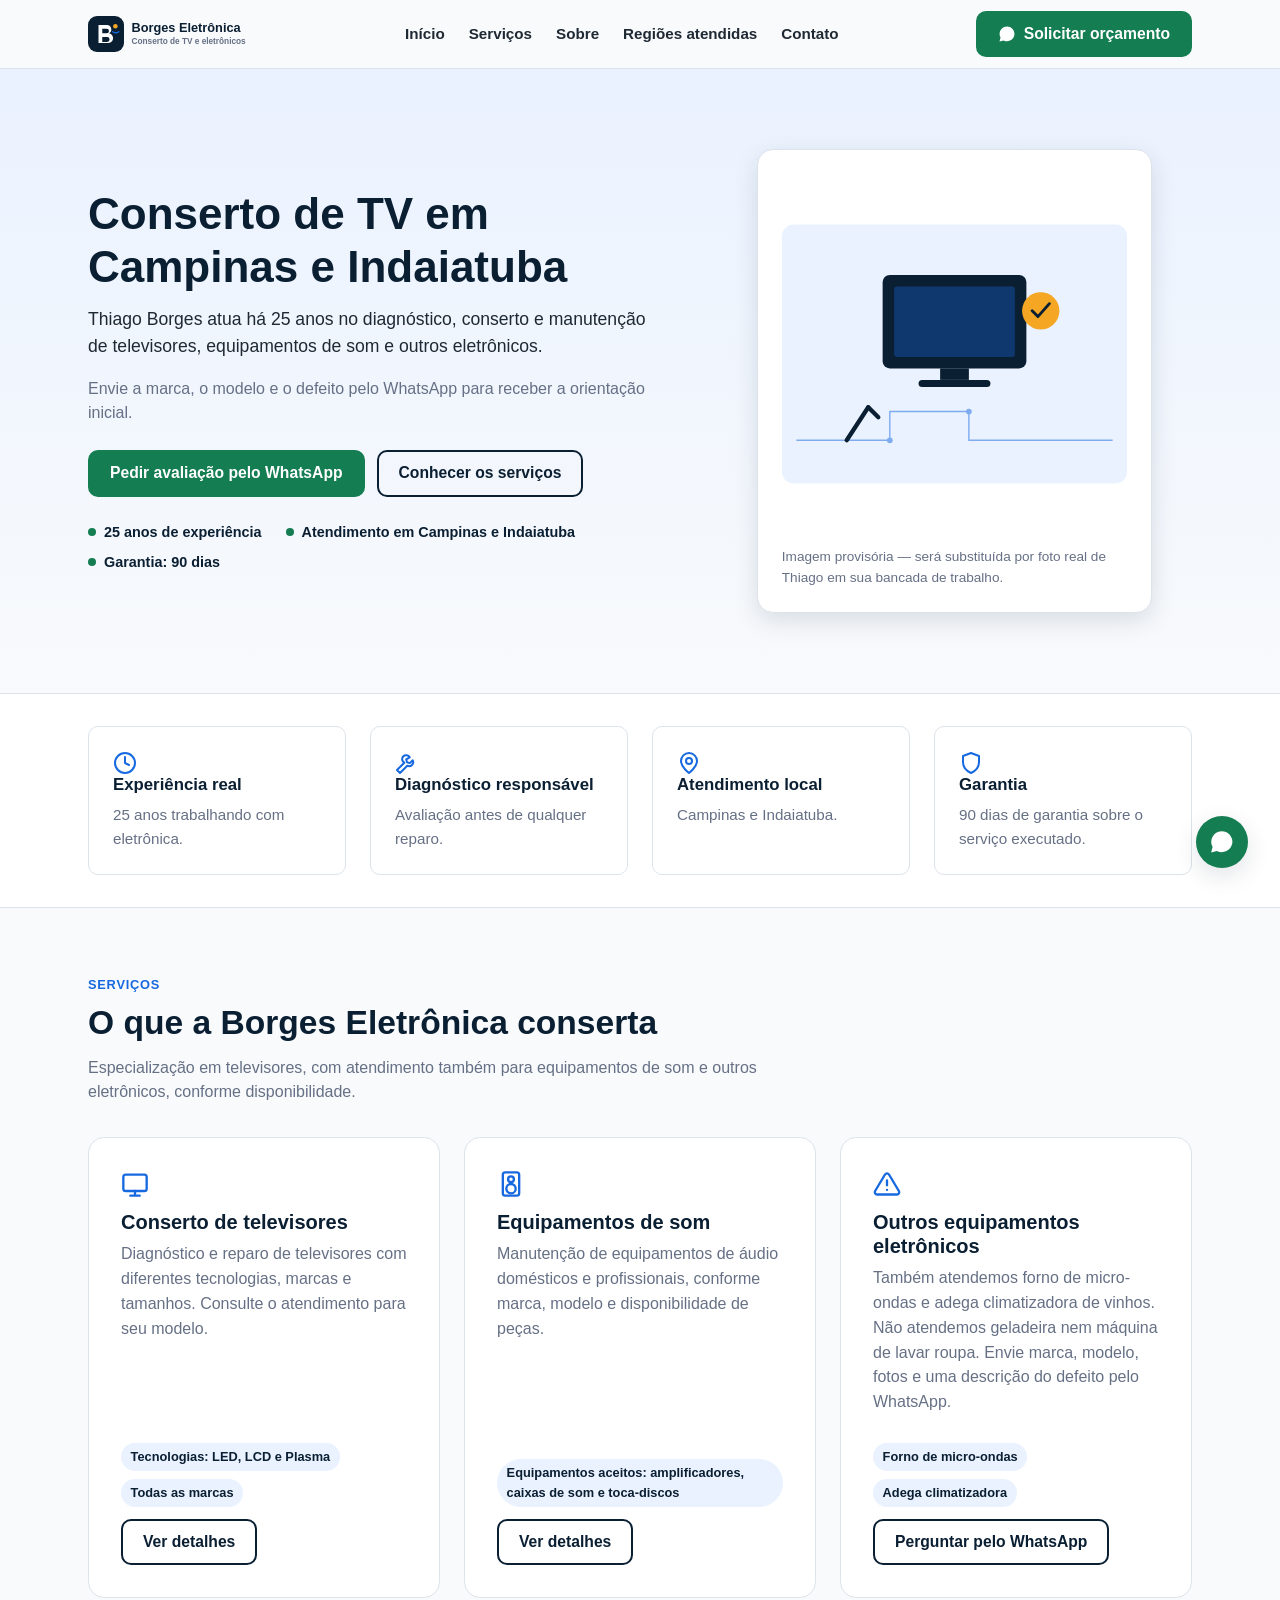
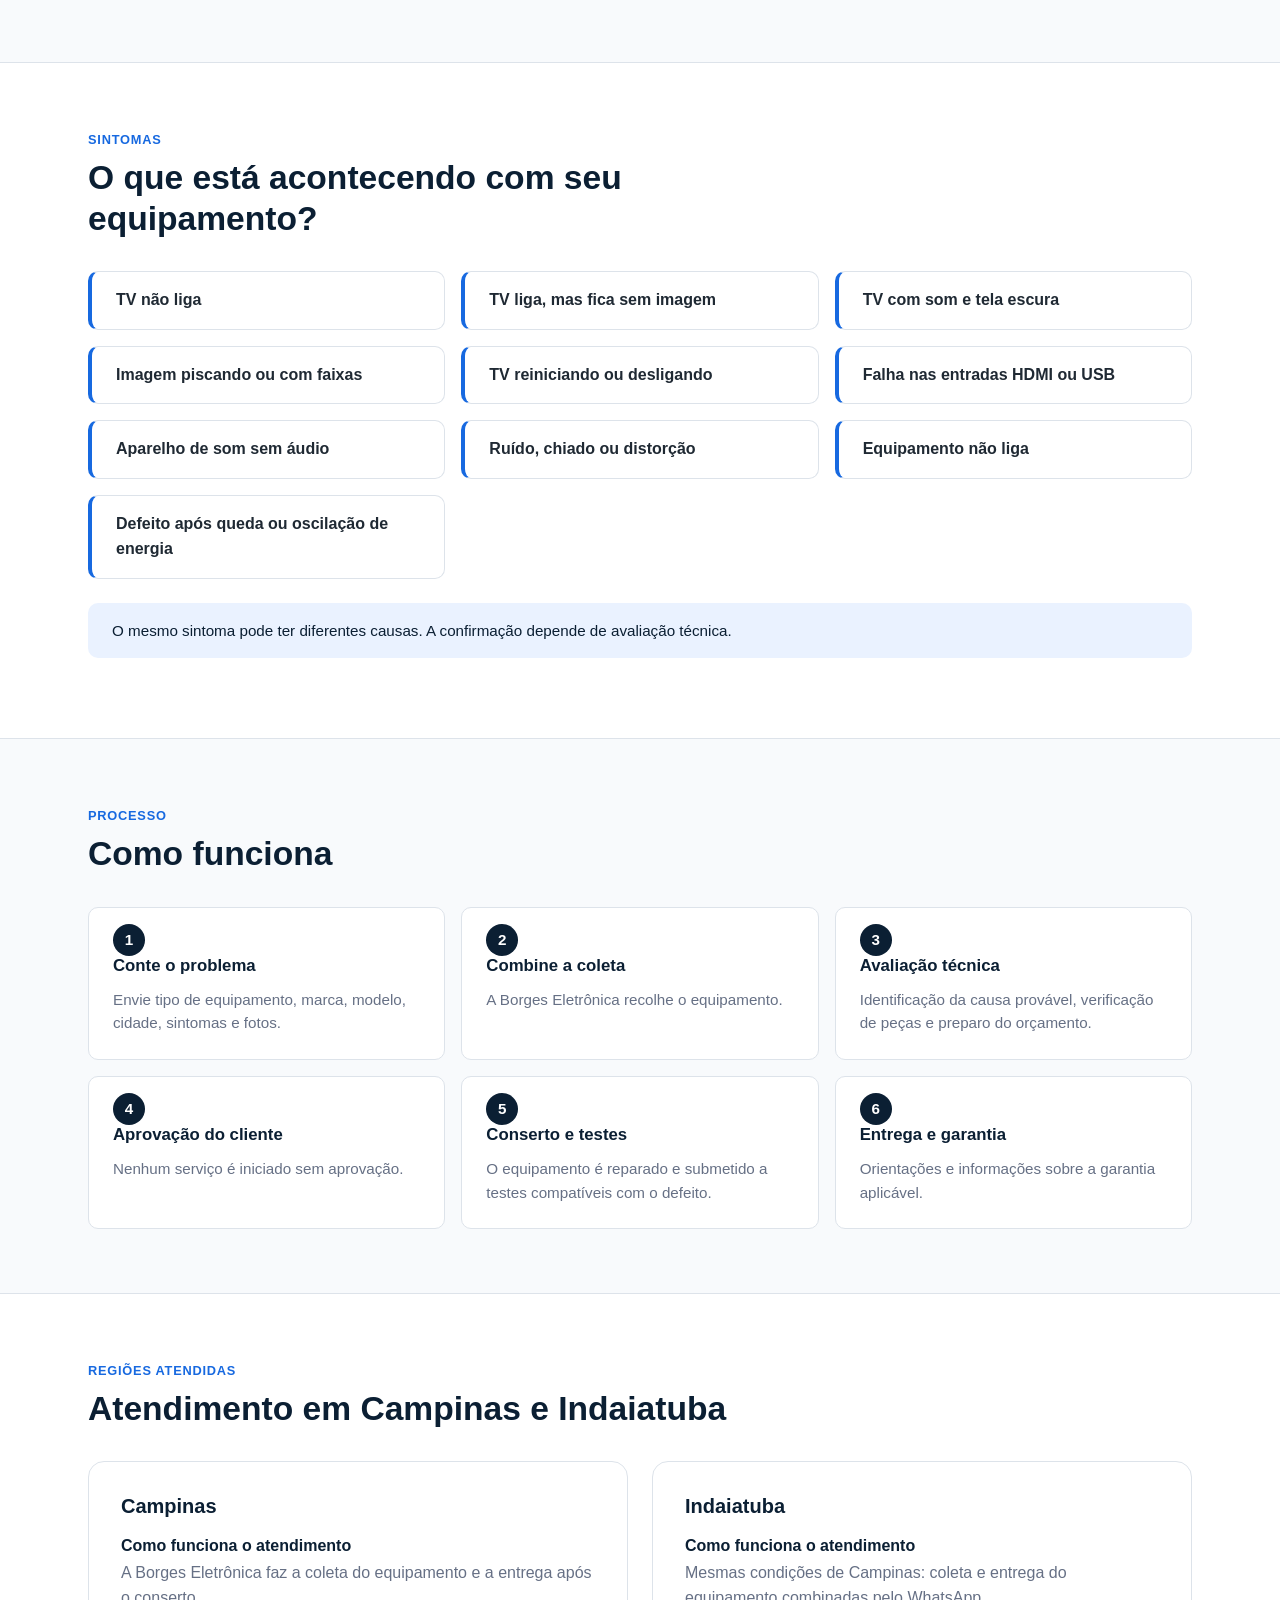
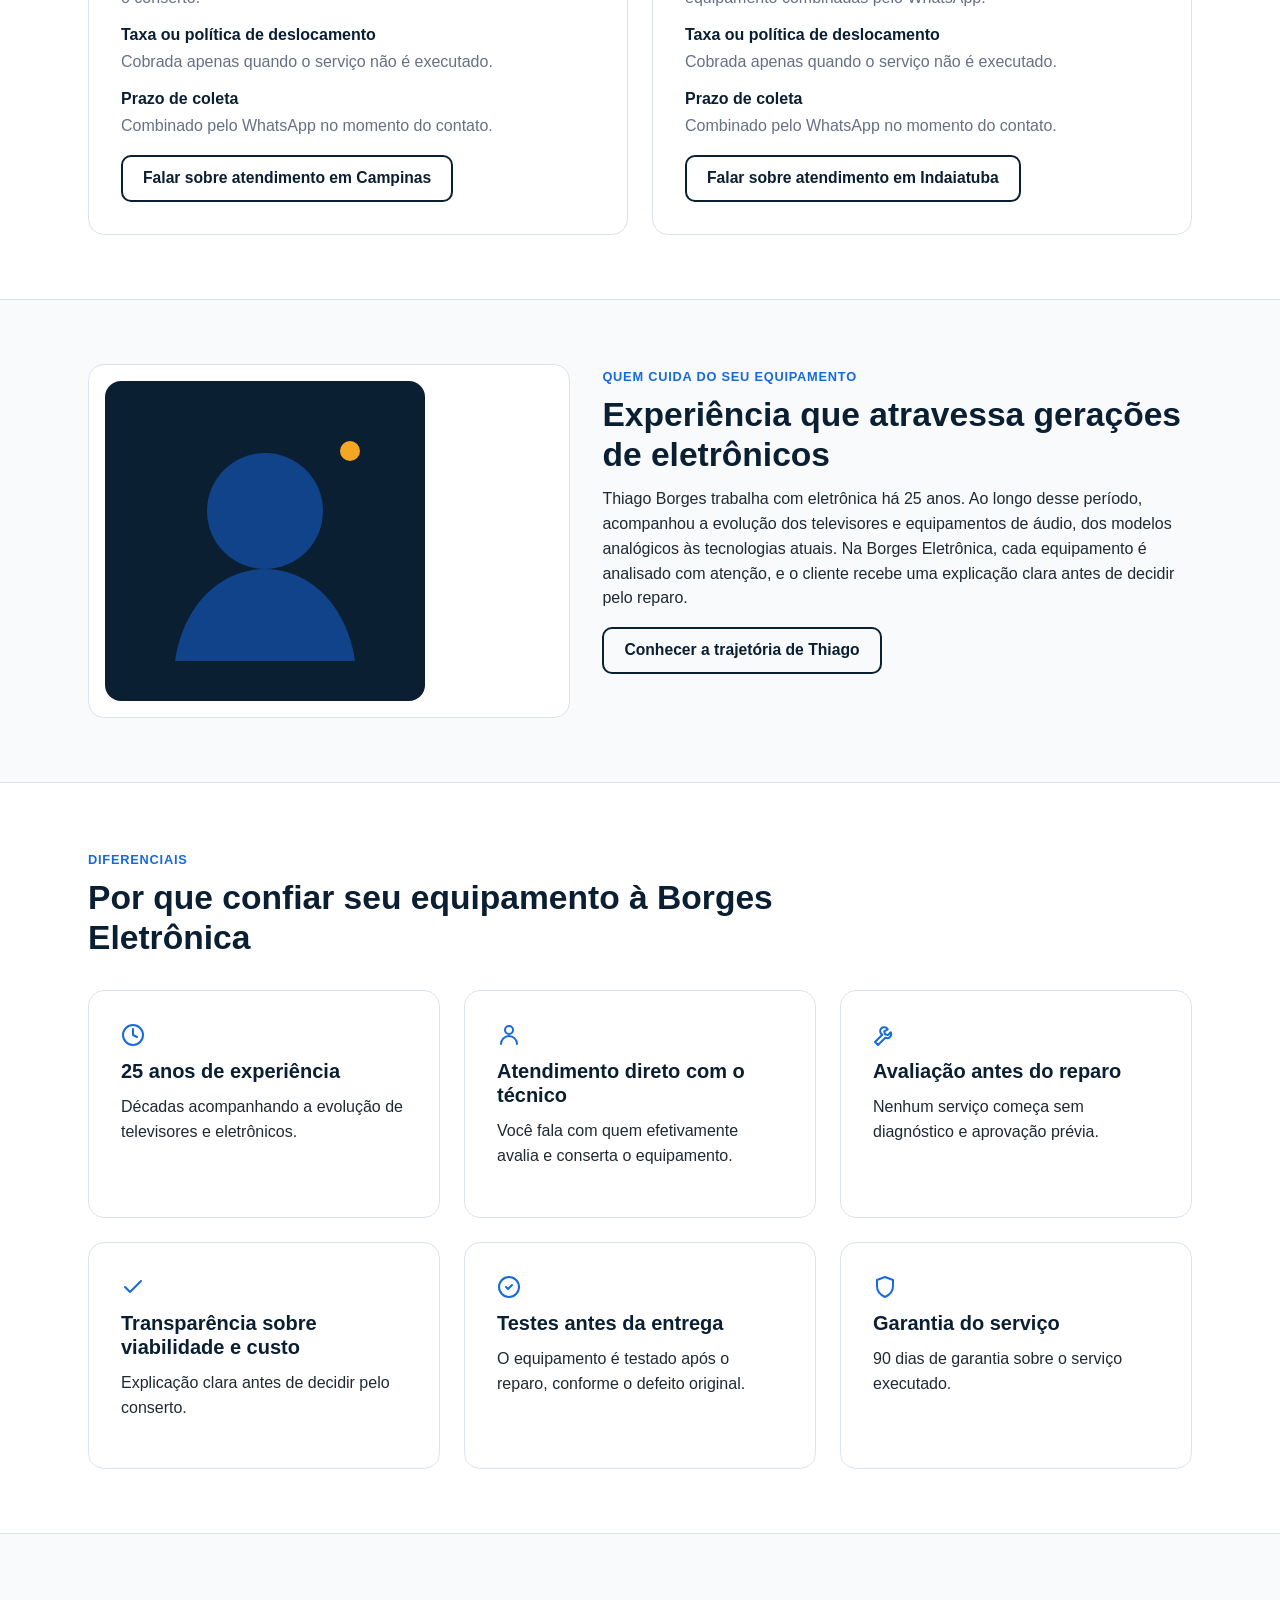
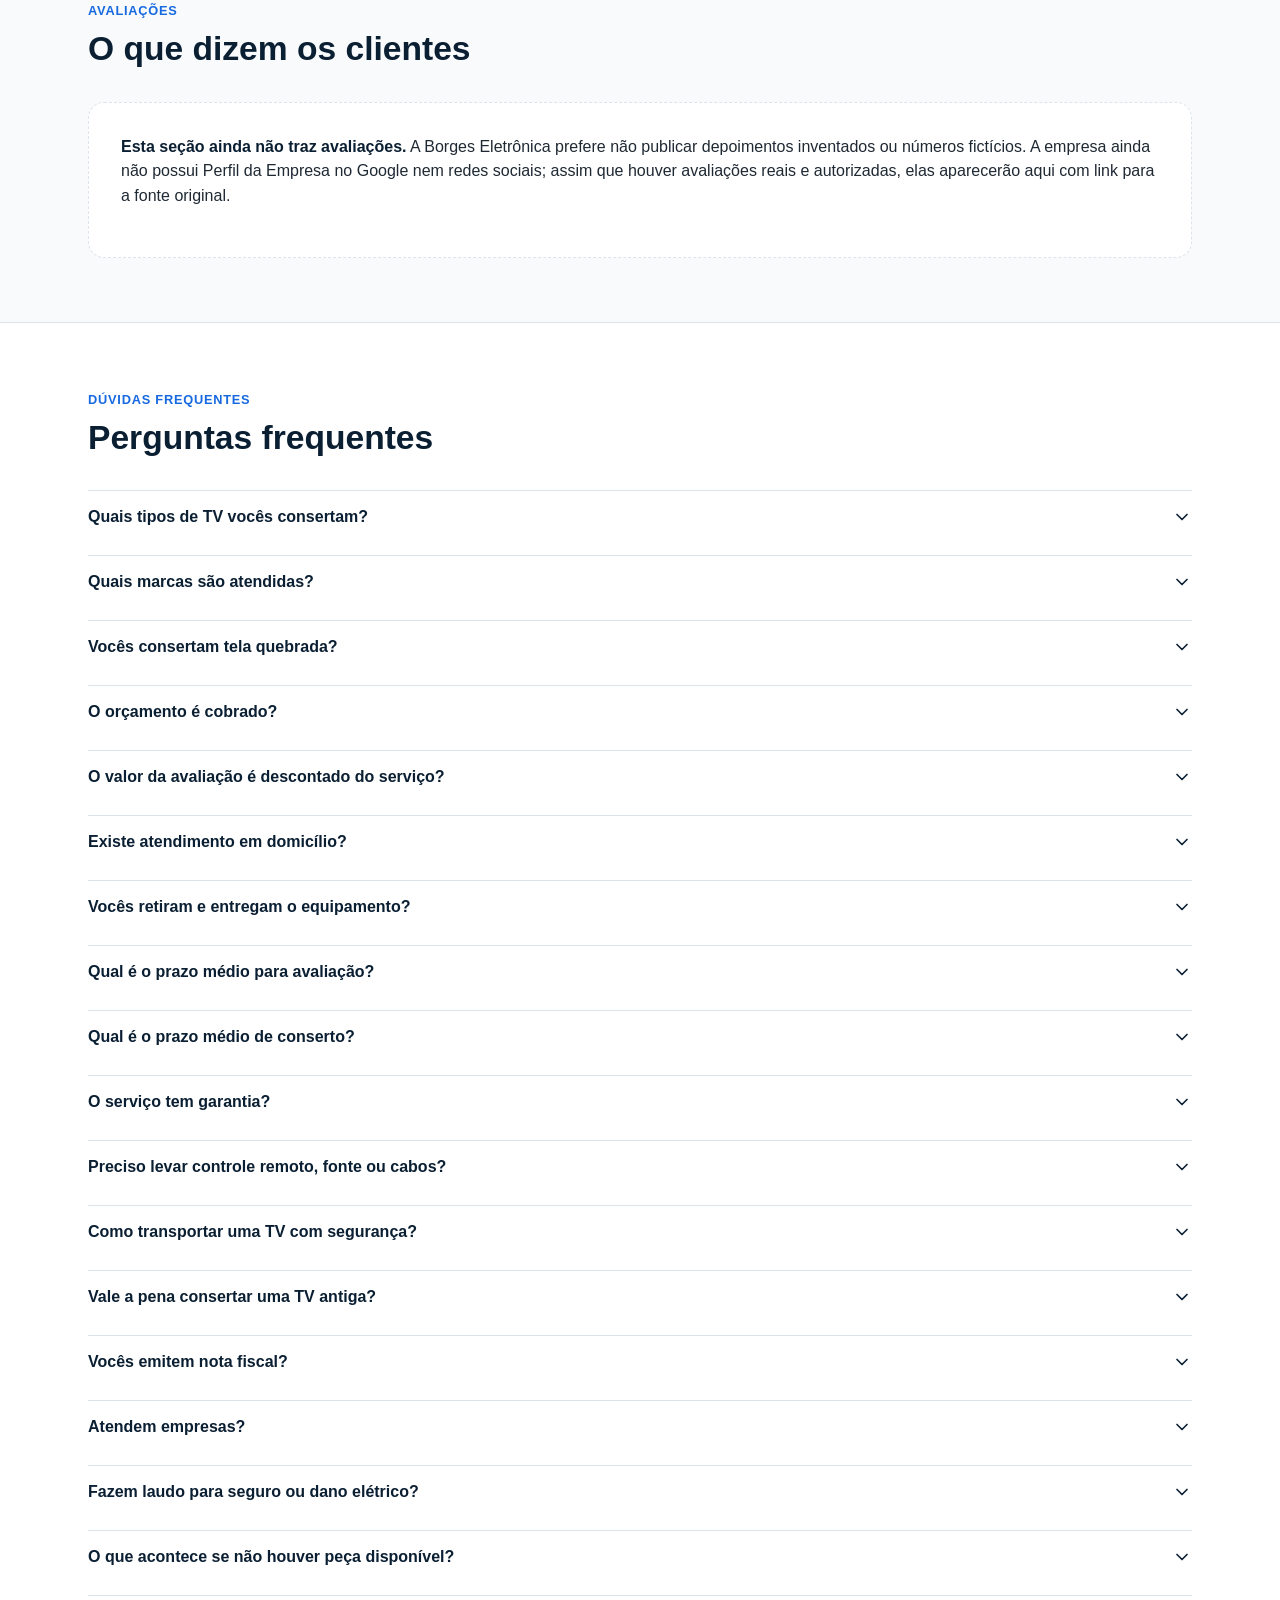
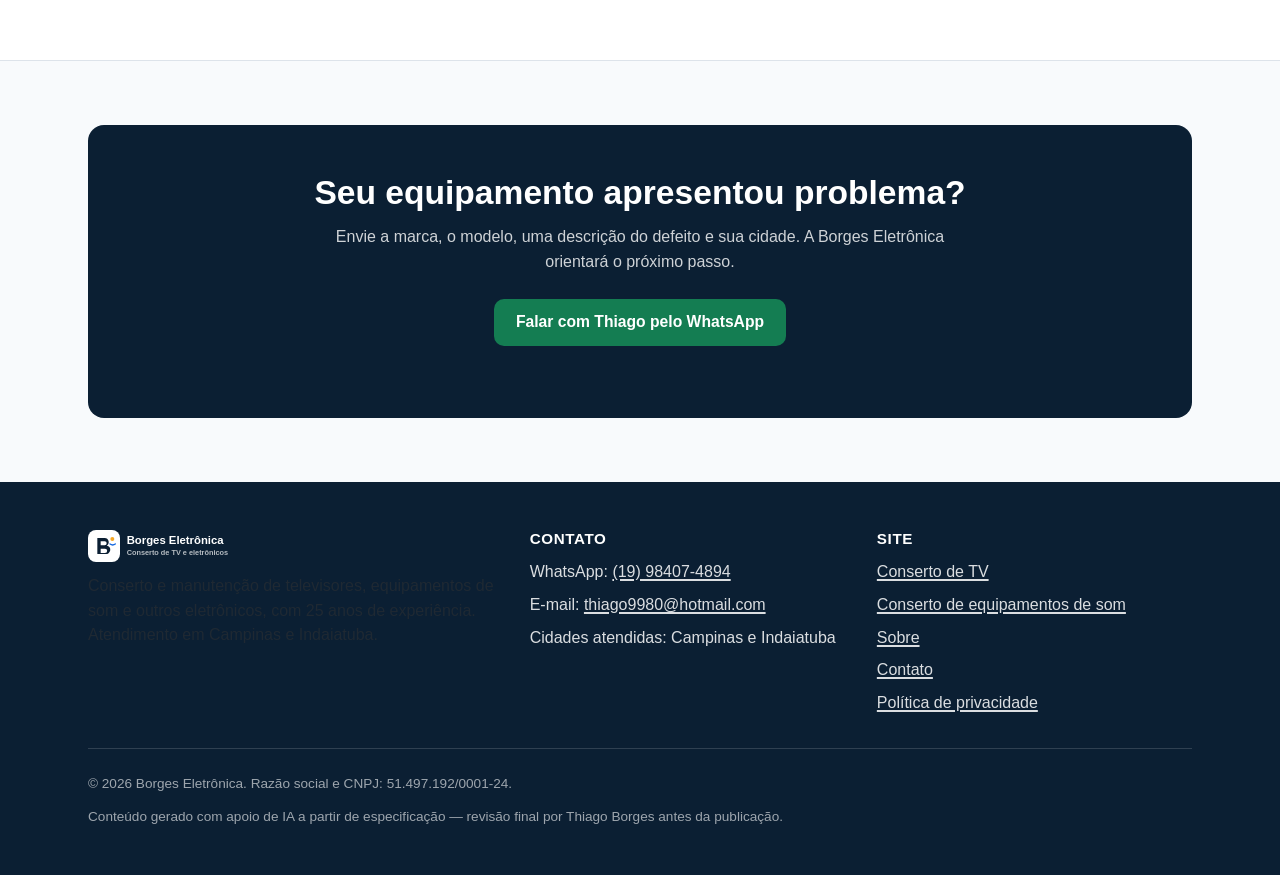
==== commit ea9b2be8: "Aplica respostas de Thiago aos dados do site e remove frases negativas repetidas Preenche content/co" ====
--- a/index.html
+++ b/index.html
@@ -4,15 +4,15 @@
   <meta charset="utf-8">
   <meta name="viewport" content="width=device-width, initial-scale=1">
   <title>Borges Eletrônica | Conserto de TV em Campinas e Indaiatuba</title>
-  <meta name="description" content="Conserto e manutenção de televisores, equipamentos de som e eletrônicos com Thiago Borges, quase 30 anos de experiência. Atendimento em Campinas e Indaiatuba.">
+  <meta name="description" content="Conserto e manutenção de televisores, equipamentos de som e eletrônicos com Thiago Borges, 25 anos de experiência. Atendimento em Campinas e Indaiatuba.">
   <!-- ATENÇÃO: atualizar todas as URLs abaixo (canonical, og:url, sitemap) quando o domínio definitivo for confirmado. Ver PENDENCIAS.md #48-49. -->
-  <link rel="canonical" href="https://www.borgeseletronica.com.br/">
+  <link rel="canonical" href="https://borgeseletronica.com.br/">
   <meta property="og:type" content="website">
   <meta property="og:site_name" content="Borges Eletrônica">
   <meta property="og:title" content="Borges Eletrônica | Conserto de TV em Campinas e Indaiatuba">
-  <meta property="og:description" content="Conserto e manutenção de televisores, equipamentos de som e eletrônicos com quase 30 anos de experiência. Atendimento em Campinas e Indaiatuba.">
-  <meta property="og:url" content="https://www.borgeseletronica.com.br/">
-  <meta property="og:image" content="https://www.borgeseletronica.com.br/assets/img/og-image.svg">
+  <meta property="og:description" content="Conserto e manutenção de televisores, equipamentos de som e eletrônicos com 25 anos de experiência. Atendimento em Campinas e Indaiatuba.">
+  <meta property="og:url" content="https://borgeseletronica.com.br/">
+  <meta property="og:image" content="https://borgeseletronica.com.br/assets/img/og-image.svg">
   <meta name="twitter:card" content="summary_large_image">
   <link rel="icon" type="image/svg+xml" href="/assets/img/favicon.svg">
   <link rel="stylesheet" href="/assets/css/styles.css">
@@ -22,8 +22,8 @@
     "@type": "LocalBusiness",
     "name": "Borges Eletrônica",
     "description": "Conserto e manutenção de televisores, equipamentos de som e outros eletrônicos.",
-    "url": "https://www.borgeseletronica.com.br/",
-    "image": "https://www.borgeseletronica.com.br/assets/img/logo.svg",
+    "url": "https://borgeseletronica.com.br/",
+    "image": "https://borgeseletronica.com.br/assets/img/logo.svg",
     "areaServed": [
       { "@type": "City", "name": "Campinas" },
       { "@type": "City", "name": "Indaiatuba" }
@@ -43,11 +43,6 @@
 </head>
 <body>
   <a href="#main" class="skip-link">Pular para o conteúdo principal</a>
-
-  <div class="config-banner">
-    Site em fase de configuração: dados de contato ainda não confirmados. <a href="/contato/">Ver detalhes</a>
-  </div>
-
   <header class="site-header">
     <div class="container">
       <a href="/" class="brand">
@@ -63,8 +58,8 @@
         </ul>
       </nav>
       <div class="header-actions">
-        <!-- Telefone oculto até confirmação (§25: não publicar dado não confirmado). Ver content/config.json -->
-        <a class="btn btn-primary" href="/contato/" data-track="whatsapp_click" data-track-origin="header">
+        <!-- Não há telefone para ligações — WhatsApp é o único canal de contato (ver content/config.json) -->
+        <a class="btn btn-primary" href="https://wa.me/5519984074894?text=Ol%C3%A1%2C%20encontrei%20a%20Borges%20Eletr%C3%B4nica%20pelo%20site.%20Preciso%20de%20ajuda%20com%20um%20equipamento.%0ATipo%20de%20equipamento%3A%0AMarca%20e%20modelo%3A%0AProblema%20apresentado%3A%0ACidade%3A" target="_blank" rel="noopener" data-track="whatsapp_click" data-track-origin="header">
           <svg viewBox="0 0 24 24" width="18" height="18" fill="currentColor" aria-hidden="true"><path d="M12.04 2C6.58 2 2.13 6.45 2.13 11.91c0 1.75.46 3.39 1.26 4.83L2 22l5.42-1.42a9.9 9.9 0 0 0 4.62 1.14h.01c5.46 0 9.9-4.45 9.9-9.91C21.95 6.45 17.5 2 12.04 2Zm4.44 12c-.24-.12-1.43-.71-1.65-.79-.22-.08-.38-.12-.55.12-.16.24-.63.79-.77.95-.14.16-.28.18-.52.06-.24-.12-1.02-.38-1.94-1.2-.72-.64-1.2-1.43-1.34-1.67-.14-.24-.02-.37.11-.49.11-.11.24-.28.36-.42.12-.14.16-.24.24-.4.08-.16.04-.3-.02-.42-.06-.12-.55-1.33-.76-1.82-.2-.48-.4-.42-.55-.42h-.47c-.16 0-.42.06-.64.3-.22.24-.84.82-.84 2s.86 2.32.98 2.48c.12.16 1.7 2.6 4.11 3.64.57.25 1.02.4 1.37.51.58.18 1.1.16 1.52.1.46-.07 1.43-.58 1.63-1.15.2-.56.2-1.04.14-1.15-.06-.1-.22-.16-.46-.28Z"/></svg>
           Solicitar orçamento
         </a>
@@ -91,7 +86,7 @@
         <li><a href="/contato/">Contato</a></li>
       </ul>
     </nav>
-    <a class="btn btn-primary btn-block" href="/contato/" data-track="whatsapp_click" data-track-origin="mobile_menu">Solicitar orçamento pelo WhatsApp</a>
+    <a class="btn btn-primary btn-block" href="https://wa.me/5519984074894?text=Ol%C3%A1%2C%20encontrei%20a%20Borges%20Eletr%C3%B4nica%20pelo%20site.%20Preciso%20de%20ajuda%20com%20um%20equipamento.%0ATipo%20de%20equipamento%3A%0AMarca%20e%20modelo%3A%0AProblema%20apresentado%3A%0ACidade%3A" target="_blank" rel="noopener" data-track="whatsapp_click" data-track-origin="mobile_menu">Solicitar orçamento pelo WhatsApp</a>
   </div>
 
   <main id="main">
@@ -100,17 +95,16 @@
       <div class="container">
         <div class="hero-copy">
           <h1>Conserto de TV em Campinas e Indaiatuba</h1>
-          <p class="lead">Thiago Borges atua há quase 30 anos no diagnóstico, conserto e manutenção de televisores, equipamentos de som e outros eletrônicos.</p>
+          <p class="lead">Thiago Borges atua há 25 anos no diagnóstico, conserto e manutenção de televisores, equipamentos de som e outros eletrônicos.</p>
           <p class="complement">Envie a marca, o modelo e o defeito pelo WhatsApp para receber a orientação inicial.</p>
           <div class="hero-cta">
-            <a class="btn btn-primary" href="/contato/" data-track="whatsapp_click" data-track-origin="hero">Pedir avaliação pelo WhatsApp</a>
+            <a class="btn btn-primary" href="https://wa.me/5519984074894?text=Ol%C3%A1%2C%20encontrei%20a%20Borges%20Eletr%C3%B4nica%20pelo%20site.%20Preciso%20de%20ajuda%20com%20um%20equipamento.%0ATipo%20de%20equipamento%3A%0AMarca%20e%20modelo%3A%0AProblema%20apresentado%3A%0ACidade%3A" target="_blank" rel="noopener" data-track="whatsapp_click" data-track-origin="hero">Pedir avaliação pelo WhatsApp</a>
             <a class="btn btn-outline" href="#servicos">Conhecer os serviços</a>
           </div>
           <ul class="trust-signals">
-            <li>Quase 30 anos de experiência</li>
+            <li>25 anos de experiência</li>
             <li>Atendimento em Campinas e Indaiatuba</li>
-            <li class="is-pending">Garantia: [CONFIRMAR]</li>
-            <li class="is-pending">Nota no Google: [CONFIRMAR]</li>
+            <li>Garantia: 90 dias</li>
           </ul>
         </div>
         <figure class="hero-media">
@@ -127,7 +121,7 @@
           <div class="trust-item">
             <span class="icon"><svg viewBox="0 0 24 24" width="24" height="24" fill="none" stroke="currentColor" stroke-width="2" stroke-linecap="round" stroke-linejoin="round" aria-hidden="true"><circle cx="12" cy="12" r="10"/><path d="M12 6v6l4 2"/></svg></span>
             <h3>Experiência real</h3>
-            <p>Quase 30 anos trabalhando com eletrônica.</p>
+            <p>25 anos trabalhando com eletrônica.</p>
           </div>
           <div class="trust-item">
             <span class="icon"><svg viewBox="0 0 24 24" width="24" height="24" fill="none" stroke="currentColor" stroke-width="2" stroke-linecap="round" stroke-linejoin="round" aria-hidden="true"><path d="M14.7 6.3a4 4 0 1 0-5.4 5.4L2 19l3 3 7.3-7.3a4 4 0 0 0 5.4-5.4l-2.83 2.83-2.83-.83-.83-2.83Z"/></svg></span>
@@ -142,7 +136,7 @@
           <div class="trust-item">
             <span class="icon"><svg viewBox="0 0 24 24" width="24" height="24" fill="none" stroke="currentColor" stroke-width="2" stroke-linecap="round" stroke-linejoin="round" aria-hidden="true"><path d="M12 2 4 5v6c0 5 3.5 9 8 11 4.5-2 8-6 8-11V5Z"/></svg></span>
             <h3>Garantia</h3>
-            <p>Condições de garantia: <em>[CONFIRMAR]</em>.</p>
+            <p>90 dias de garantia sobre o serviço executado.</p>
           </div>
         </div>
       </div>
@@ -161,8 +155,9 @@
             <span class="icon"><svg viewBox="0 0 24 24" width="28" height="28" fill="none" stroke="currentColor" stroke-width="2" stroke-linecap="round" stroke-linejoin="round" aria-hidden="true"><rect x="2" y="4" width="20" height="14" rx="2"/><path d="M8 22h8M12 18v4"/></svg></span>
             <h3>Conserto de televisores</h3>
             <p>Diagnóstico e reparo de televisores com diferentes tecnologias, marcas e tamanhos. Consulte o atendimento para seu modelo.</p>
-            <ul class="tag-list is-unconfirmed">
-              <li>Tecnologias: [CONFIRMAR]</li>
+            <ul class="tag-list">
+              <li>Tecnologias: LED, LCD e Plasma</li>
+              <li>Todas as marcas</li>
             </ul>
             <a class="btn btn-outline" href="/conserto-de-tv/">Ver detalhes</a>
           </article>
@@ -170,17 +165,18 @@
             <span class="icon"><svg viewBox="0 0 24 24" width="28" height="28" fill="none" stroke="currentColor" stroke-width="2" stroke-linecap="round" stroke-linejoin="round" aria-hidden="true"><rect x="5" y="2" width="14" height="20" rx="2"/><circle cx="12" cy="8" r="2.5"/><circle cx="12" cy="16" r="4"/></svg></span>
             <h3>Equipamentos de som</h3>
             <p>Manutenção de equipamentos de áudio domésticos e profissionais, conforme marca, modelo e disponibilidade de peças.</p>
-            <ul class="tag-list is-unconfirmed">
-              <li>Equipamentos aceitos: [CONFIRMAR]</li>
+            <ul class="tag-list">
+              <li>Equipamentos aceitos: amplificadores, caixas de som e toca-discos</li>
             </ul>
             <a class="btn btn-outline" href="/conserto-de-equipamentos-de-som/">Ver detalhes</a>
           </article>
           <article class="service-card">
             <span class="icon"><svg viewBox="0 0 24 24" width="28" height="28" fill="none" stroke="currentColor" stroke-width="2" stroke-linecap="round" stroke-linejoin="round" aria-hidden="true"><path d="M12 9v4M12 17h.01M10.29 3.86 1.82 18a2 2 0 0 0 1.71 3h16.94a2 2 0 0 0 1.71-3L13.71 3.86a2 2 0 0 0-3.42 0Z"/></svg></span>
             <h3>Outros equipamentos eletrônicos</h3>
-            <p>Avaliação de outros equipamentos eletrônicos sob consulta. Envie marca, modelo, fotos e uma descrição do defeito pelo WhatsApp.</p>
-            <ul class="tag-list is-unconfirmed">
-              <li>Escopo em definição</li>
+            <p>Também atendemos forno de micro-ondas e adega climatizadora de vinhos. Não atendemos geladeira nem máquina de lavar roupa. Envie marca, modelo, fotos e uma descrição do defeito pelo WhatsApp.</p>
+            <ul class="tag-list">
+              <li>Forno de micro-ondas</li>
+              <li>Adega climatizadora</li>
             </ul>
             <a class="btn btn-outline" href="/contato/">Perguntar pelo WhatsApp</a>
           </article>
@@ -224,8 +220,8 @@
             <p>Envie tipo de equipamento, marca, modelo, cidade, sintomas e fotos.</p>
           </li>
           <li class="process-step">
-            <h3>Defina a forma de atendimento</h3>
-            <p>Entrega na oficina, atendimento no local ou retirada, conforme disponibilidade.</p>
+            <h3>Combine a coleta</h3>
+            <p>A Borges Eletrônica recolhe o equipamento.</p>
           </li>
           <li class="process-step">
             <h3>Avaliação técnica</h3>
@@ -258,32 +254,24 @@
           <article class="area-card">
             <h3>Campinas</h3>
             <dl>
-              <dt>Bairros ou regiões atendidas</dt>
-              <dd class="pending">[CONFIRMAR]</dd>
-              <dt>Retirada e entrega</dt>
-              <dd class="pending">[CONFIRMAR]</dd>
-              <dt>Endereço da oficina</dt>
-              <dd class="pending">[CONFIRMAR]</dd>
+              <dt>Como funciona o atendimento</dt>
+              <dd>A Borges Eletrônica faz a coleta do equipamento e a entrega após o conserto.</dd>
               <dt>Taxa ou política de deslocamento</dt>
-              <dd class="pending">[CONFIRMAR]</dd>
-              <dt>Prazo usual de coleta</dt>
-              <dd class="pending">[CONFIRMAR]</dd>
+              <dd>Cobrada apenas quando o serviço não é executado.</dd>
+              <dt>Prazo de coleta</dt>
+              <dd>Combinado pelo WhatsApp no momento do contato.</dd>
             </dl>
             <a class="btn btn-outline" style="margin-top:1rem" href="/contato/">Falar sobre atendimento em Campinas</a>
           </article>
           <article class="area-card">
             <h3>Indaiatuba</h3>
             <dl>
-              <dt>Bairros ou regiões atendidas</dt>
-              <dd class="pending">[CONFIRMAR]</dd>
-              <dt>Retirada e entrega</dt>
-              <dd class="pending">[CONFIRMAR]</dd>
-              <dt>Endereço da oficina</dt>
-              <dd class="pending">[CONFIRMAR]</dd>
+              <dt>Como funciona o atendimento</dt>
+              <dd>Mesmas condições de Campinas: coleta e entrega do equipamento combinadas pelo WhatsApp.</dd>
               <dt>Taxa ou política de deslocamento</dt>
-              <dd class="pending">[CONFIRMAR]</dd>
-              <dt>Prazo usual de coleta</dt>
-              <dd class="pending">[CONFIRMAR]</dd>
+              <dd>Cobrada apenas quando o serviço não é executado.</dd>
+              <dt>Prazo de coleta</dt>
+              <dd>Combinado pelo WhatsApp no momento do contato.</dd>
             </dl>
             <a class="btn btn-outline" style="margin-top:1rem" href="/contato/">Falar sobre atendimento em Indaiatuba</a>
           </article>
@@ -303,7 +291,7 @@
           <div>
             <span class="eyebrow">Quem cuida do seu equipamento</span>
             <h2>Experiência que atravessa gerações de eletrônicos</h2>
-            <p>Thiago Borges trabalha com eletrônica há quase 30 anos. Ao longo desse período, acompanhou a evolução dos televisores e equipamentos de áudio, dos modelos analógicos às tecnologias atuais. Na Borges Eletrônica, cada equipamento é analisado com atenção, e o cliente recebe uma explicação clara antes de decidir pelo reparo.</p>
+            <p>Thiago Borges trabalha com eletrônica há 25 anos. Ao longo desse período, acompanhou a evolução dos televisores e equipamentos de áudio, dos modelos analógicos às tecnologias atuais. Na Borges Eletrônica, cada equipamento é analisado com atenção, e o cliente recebe uma explicação clara antes de decidir pelo reparo.</p>
             <a class="btn btn-outline" href="/sobre/">Conhecer a trajetória de Thiago</a>
           </div>
         </div>
@@ -320,7 +308,7 @@
         <div class="card-grid card-grid--3">
           <article class="differential-card">
             <span class="icon"><svg viewBox="0 0 24 24" width="24" height="24" fill="none" stroke="currentColor" stroke-width="2" stroke-linecap="round" stroke-linejoin="round" aria-hidden="true"><circle cx="12" cy="12" r="10"/><path d="M12 6v6l4 2"/></svg></span>
-            <h3>Quase 30 anos de experiência</h3>
+            <h3>25 anos de experiência</h3>
             <p>Décadas acompanhando a evolução de televisores e eletrônicos.</p>
           </article>
           <article class="differential-card">
@@ -346,7 +334,7 @@
           <article class="differential-card">
             <span class="icon"><svg viewBox="0 0 24 24" width="24" height="24" fill="none" stroke="currentColor" stroke-width="2" stroke-linecap="round" stroke-linejoin="round" aria-hidden="true"><path d="M12 2 4 5v6c0 5 3.5 9 8 11 4.5-2 8-6 8-11V5Z"/></svg></span>
             <h3>Garantia do serviço</h3>
-            <p>Condições detalhadas: <em>[CONFIRMAR]</em>.</p>
+            <p>90 dias de garantia sobre o serviço executado.</p>
           </article>
         </div>
       </div>
@@ -360,8 +348,7 @@
           <h2>O que dizem os clientes</h2>
         </div>
         <div class="social-proof-notice">
-          <p><strong>Esta seção ainda não traz avaliações.</strong> A Borges Eletrônica prefere não publicar depoimentos inventados ou números fictícios. Assim que houver avaliações reais e autorizadas do Perfil da Empresa no Google, elas aparecerão aqui com link para a fonte original.</p>
-          <p class="mt-0">Perfil da Empresa no Google: <em>[CONFIRMAR]</em></p>
+          <p><strong>Esta seção ainda não traz avaliações.</strong> A Borges Eletrônica prefere não publicar depoimentos inventados ou números fictícios. A empresa ainda não possui Perfil da Empresa no Google nem redes sociais; assim que houver avaliações reais e autorizadas, elas aparecerão aqui com link para a fonte original.</p>
         </div>
       </div>
     </section>
@@ -376,47 +363,47 @@
         <div class="faq-list">
           <div class="faq-item">
             <h3><button class="faq-question" aria-expanded="false" aria-controls="faq1">Quais tipos de TV vocês consertam?<span class="chevron"><svg viewBox="0 0 24 24" fill="none" stroke="currentColor" stroke-width="2" stroke-linecap="round" stroke-linejoin="round" aria-hidden="true"><path d="m6 9 6 6 6-6"/></svg></span></button></h3>
-            <div class="faq-answer" id="faq1" hidden><p>As tecnologias e tamanhos atendidos estão em confirmação com Thiago. <em>[CONFIRMAR]</em>. Envie marca e modelo pelo WhatsApp para uma resposta rápida.</p></div>
+            <div class="faq-answer" id="faq1" hidden><p>Consertamos televisores LED, LCD e Plasma, de todas as marcas, sem limite de tamanho. Envie marca e modelo pelo WhatsApp para uma resposta rápida.</p></div>
           </div>
           <div class="faq-item">
             <h3><button class="faq-question" aria-expanded="false" aria-controls="faq2">Quais marcas são atendidas?<span class="chevron"><svg viewBox="0 0 24 24" fill="none" stroke="currentColor" stroke-width="2" stroke-linecap="round" stroke-linejoin="round" aria-hidden="true"><path d="m6 9 6 6 6-6"/></svg></span></button></h3>
-            <div class="faq-answer" id="faq2" hidden><p><em>[CONFIRMAR]</em>. A lista de marcas atendidas será publicada após revisão de Thiago.</p></div>
+            <div class="faq-answer" id="faq2" hidden><p>Sim, atendemos todas as marcas de televisores e equipamentos de som.</p></div>
           </div>
           <div class="faq-item">
             <h3><button class="faq-question" aria-expanded="false" aria-controls="faq3">Vocês consertam tela quebrada?<span class="chevron"><svg viewBox="0 0 24 24" fill="none" stroke="currentColor" stroke-width="2" stroke-linecap="round" stroke-linejoin="round" aria-hidden="true"><path d="m6 9 6 6 6-6"/></svg></span></button></h3>
-            <div class="faq-answer" id="faq3" hidden><p><em>[CONFIRMAR]</em>. A viabilidade de troca de painel depende do modelo e da disponibilidade da peça.</p></div>
+            <div class="faq-answer" id="faq3" hidden><p>Não, a troca de painel ou tela quebrada não é realizada atualmente.</p></div>
           </div>
           <div class="faq-item">
             <h3><button class="faq-question" aria-expanded="false" aria-controls="faq4">O orçamento é cobrado?<span class="chevron"><svg viewBox="0 0 24 24" fill="none" stroke="currentColor" stroke-width="2" stroke-linecap="round" stroke-linejoin="round" aria-hidden="true"><path d="m6 9 6 6 6-6"/></svg></span></button></h3>
-            <div class="faq-answer" id="faq4" hidden><p><em>[CONFIRMAR]</em>. Essa política será publicada assim que definida com Thiago.</p></div>
+            <div class="faq-answer" id="faq4" hidden><p>Não, o orçamento não é cobrado.</p></div>
           </div>
           <div class="faq-item">
             <h3><button class="faq-question" aria-expanded="false" aria-controls="faq5">O valor da avaliação é descontado do serviço?<span class="chevron"><svg viewBox="0 0 24 24" fill="none" stroke="currentColor" stroke-width="2" stroke-linecap="round" stroke-linejoin="round" aria-hidden="true"><path d="m6 9 6 6 6-6"/></svg></span></button></h3>
-            <div class="faq-answer" id="faq5" hidden><p><em>[CONFIRMAR]</em>.</p></div>
+            <div class="faq-answer" id="faq5" hidden><p>Consulte diretamente pelo WhatsApp no momento do orçamento.</p></div>
           </div>
           <div class="faq-item">
             <h3><button class="faq-question" aria-expanded="false" aria-controls="faq6">Existe atendimento em domicílio?<span class="chevron"><svg viewBox="0 0 24 24" fill="none" stroke="currentColor" stroke-width="2" stroke-linecap="round" stroke-linejoin="round" aria-hidden="true"><path d="m6 9 6 6 6-6"/></svg></span></button></h3>
-            <div class="faq-answer" id="faq6" hidden><p><em>[CONFIRMAR]</em>.</p></div>
+            <div class="faq-answer" id="faq6" hidden><p>O atendimento é feito por retirada e entrega do equipamento, combinadas pelo WhatsApp.</p></div>
           </div>
           <div class="faq-item">
             <h3><button class="faq-question" aria-expanded="false" aria-controls="faq7">Vocês retiram e entregam o equipamento?<span class="chevron"><svg viewBox="0 0 24 24" fill="none" stroke="currentColor" stroke-width="2" stroke-linecap="round" stroke-linejoin="round" aria-hidden="true"><path d="m6 9 6 6 6-6"/></svg></span></button></h3>
-            <div class="faq-answer" id="faq7" hidden><p><em>[CONFIRMAR]</em>. Quando disponível, informamos a taxa de deslocamento antes da confirmação.</p></div>
+            <div class="faq-answer" id="faq7" hidden><p>Sim. A taxa de deslocamento é cobrada apenas quando o serviço não é executado — informamos o valor antes da confirmação.</p></div>
           </div>
           <div class="faq-item">
             <h3><button class="faq-question" aria-expanded="false" aria-controls="faq8">Qual é o prazo médio para avaliação?<span class="chevron"><svg viewBox="0 0 24 24" fill="none" stroke="currentColor" stroke-width="2" stroke-linecap="round" stroke-linejoin="round" aria-hidden="true"><path d="m6 9 6 6 6-6"/></svg></span></button></h3>
-            <div class="faq-answer" id="faq8" hidden><p><em>[CONFIRMAR]</em>. O prazo pode variar conforme demanda e tipo de equipamento.</p></div>
+            <div class="faq-answer" id="faq8" hidden><p>O prazo varia conforme a demanda e o tipo de equipamento. Consulte pelo WhatsApp para uma estimativa.</p></div>
           </div>
           <div class="faq-item">
             <h3><button class="faq-question" aria-expanded="false" aria-controls="faq9">Qual é o prazo médio de conserto?<span class="chevron"><svg viewBox="0 0 24 24" fill="none" stroke="currentColor" stroke-width="2" stroke-linecap="round" stroke-linejoin="round" aria-hidden="true"><path d="m6 9 6 6 6-6"/></svg></span></button></h3>
-            <div class="faq-answer" id="faq9" hidden><p><em>[CONFIRMAR]</em>. O prazo depende da disponibilidade de peças e da complexidade do defeito.</p></div>
+            <div class="faq-answer" id="faq9" hidden><p>O prazo depende da disponibilidade de peças e da complexidade do defeito. Uma estimativa é dada após a avaliação técnica.</p></div>
           </div>
           <div class="faq-item">
             <h3><button class="faq-question" aria-expanded="false" aria-controls="faq10">O serviço tem garantia?<span class="chevron"><svg viewBox="0 0 24 24" fill="none" stroke="currentColor" stroke-width="2" stroke-linecap="round" stroke-linejoin="round" aria-hidden="true"><path d="m6 9 6 6 6-6"/></svg></span></button></h3>
-            <div class="faq-answer" id="faq10" hidden><p><em>[CONFIRMAR]</em>.</p></div>
+            <div class="faq-answer" id="faq10" hidden><p>Sim, o serviço tem garantia de 90 dias.</p></div>
           </div>
           <div class="faq-item">
             <h3><button class="faq-question" aria-expanded="false" aria-controls="faq11">Preciso levar controle remoto, fonte ou cabos?<span class="chevron"><svg viewBox="0 0 24 24" fill="none" stroke="currentColor" stroke-width="2" stroke-linecap="round" stroke-linejoin="round" aria-hidden="true"><path d="m6 9 6 6 6-6"/></svg></span></button></h3>
-            <div class="faq-answer" id="faq11" hidden><p><em>[CONFIRMAR]</em>. Em geral, itens que ajudam no diagnóstico (fonte, controle) facilitam a avaliação — confirme antes pelo WhatsApp.</p></div>
+            <div class="faq-answer" id="faq11" hidden><p>Não é obrigatório, mas itens que ajudam no diagnóstico (fonte, controle remoto) facilitam a avaliação — confirme antes pelo WhatsApp.</p></div>
           </div>
           <div class="faq-item">
             <h3><button class="faq-question" aria-expanded="false" aria-controls="faq12">Como transportar uma TV com segurança?<span class="chevron"><svg viewBox="0 0 24 24" fill="none" stroke="currentColor" stroke-width="2" stroke-linecap="round" stroke-linejoin="round" aria-hidden="true"><path d="m6 9 6 6 6-6"/></svg></span></button></h3>
@@ -428,23 +415,19 @@
           </div>
           <div class="faq-item">
             <h3><button class="faq-question" aria-expanded="false" aria-controls="faq14">Vocês emitem nota fiscal?<span class="chevron"><svg viewBox="0 0 24 24" fill="none" stroke="currentColor" stroke-width="2" stroke-linecap="round" stroke-linejoin="round" aria-hidden="true"><path d="m6 9 6 6 6-6"/></svg></span></button></h3>
-            <div class="faq-answer" id="faq14" hidden><p><em>[CONFIRMAR]</em>.</p></div>
+            <div class="faq-answer" id="faq14" hidden><p>Sim, é emitida nota fiscal.</p></div>
           </div>
           <div class="faq-item">
             <h3><button class="faq-question" aria-expanded="false" aria-controls="faq15">Atendem empresas?<span class="chevron"><svg viewBox="0 0 24 24" fill="none" stroke="currentColor" stroke-width="2" stroke-linecap="round" stroke-linejoin="round" aria-hidden="true"><path d="m6 9 6 6 6-6"/></svg></span></button></h3>
-            <div class="faq-answer" id="faq15" hidden><p><em>[CONFIRMAR]</em>. Se aplicável, publicaremos aqui uma chamada específica para atendimento empresarial.</p></div>
+            <div class="faq-answer" id="faq15" hidden><p>Sim, atendemos empresas, inclusive com contratos de manutenção.</p></div>
           </div>
           <div class="faq-item">
             <h3><button class="faq-question" aria-expanded="false" aria-controls="faq16">Fazem laudo para seguro ou dano elétrico?<span class="chevron"><svg viewBox="0 0 24 24" fill="none" stroke="currentColor" stroke-width="2" stroke-linecap="round" stroke-linejoin="round" aria-hidden="true"><path d="m6 9 6 6 6-6"/></svg></span></button></h3>
-            <div class="faq-answer" id="faq16" hidden><p><em>[CONFIRMAR]</em>.</p></div>
+            <div class="faq-answer" id="faq16" hidden><p>Sim, fazemos laudo para seguro ou dano elétrico.</p></div>
           </div>
           <div class="faq-item">
             <h3><button class="faq-question" aria-expanded="false" aria-controls="faq17">O que acontece se não houver peça disponível?<span class="chevron"><svg viewBox="0 0 24 24" fill="none" stroke="currentColor" stroke-width="2" stroke-linecap="round" stroke-linejoin="round" aria-hidden="true"><path d="m6 9 6 6 6-6"/></svg></span></button></h3>
             <div class="faq-answer" id="faq17" hidden><p>Quando a peça não está disponível, o cliente é informado sobre alternativas, prazo estimado de importação/localização ou a inviabilidade do reparo antes de qualquer custo adicional.</p></div>
-          </div>
-          <div class="faq-item">
-            <h3><button class="faq-question" aria-expanded="false" aria-controls="faq18">Como funciona o descarte de peças substituídas?<span class="chevron"><svg viewBox="0 0 24 24" fill="none" stroke="currentColor" stroke-width="2" stroke-linecap="round" stroke-linejoin="round" aria-hidden="true"><path d="m6 9 6 6 6-6"/></svg></span></button></h3>
-            <div class="faq-answer" id="faq18" hidden><p><em>[CONFIRMAR]</em>. A política de descarte adequado de componentes será publicada após confirmação.</p></div>
           </div>
         </div>
       </div>
@@ -457,8 +440,7 @@
           <h2>Seu equipamento apresentou problema?</h2>
           <p>Envie a marca, o modelo, uma descrição do defeito e sua cidade. A Borges Eletrônica orientará o próximo passo.</p>
           <div class="hero-cta">
-            <a class="btn btn-primary" href="/contato/" data-track="whatsapp_click" data-track-origin="footer">Falar com Thiago pelo WhatsApp</a>
-            <a class="btn btn-outline" style="color:#fff;border-color:rgba(255,255,255,0.5)" href="/contato/" data-track="phone_click" data-track-origin="footer">Ligar agora</a>
+            <a class="btn btn-primary" href="https://wa.me/5519984074894?text=Ol%C3%A1%2C%20encontrei%20a%20Borges%20Eletr%C3%B4nica%20pelo%20site.%20Preciso%20de%20ajuda%20com%20um%20equipamento.%0ATipo%20de%20equipamento%3A%0AMarca%20e%20modelo%3A%0AProblema%20apresentado%3A%0ACidade%3A" target="_blank" rel="noopener" data-track="whatsapp_click" data-track-origin="footer">Falar com Thiago pelo WhatsApp</a>
           </div>
         </div>
       </div>
@@ -472,16 +454,14 @@
           <a href="/" class="footer-brand">
             <img src="/assets/img/logo-light.svg" alt="Borges Eletrônica" width="240" height="48" style="height:2rem;width:auto;">
           </a>
-          <p>Conserto e manutenção de televisores, equipamentos de som e outros eletrônicos, com quase 30 anos de experiência. Atendimento em Campinas e Indaiatuba.</p>
+          <p>Conserto e manutenção de televisores, equipamentos de som e outros eletrônicos, com 25 anos de experiência. Atendimento em Campinas e Indaiatuba.</p>
         </div>
         <div>
           <h3>Contato</h3>
           <ul>
-            <li>WhatsApp: <em>[CONFIRMAR]</em></li>
-            <li>Telefone: <em>[CONFIRMAR]</em></li>
-            <li>E-mail: <em>[CONFIRMAR]</em></li>
+            <li>WhatsApp: <a href="https://wa.me/5519984074894">(19) 98407-4894</a></li>
+            <li>E-mail: <a href="mailto:thiago9980@hotmail.com">thiago9980@hotmail.com</a></li>
             <li>Cidades atendidas: Campinas e Indaiatuba</li>
-            <li>Horário: <em>[CONFIRMAR]</em></li>
           </ul>
         </div>
         <div>
@@ -496,15 +476,14 @@
         </div>
       </div>
       <div class="footer-bottom">
-        <span>&copy; <span data-current-year>2026</span> Borges Eletrônica. Razão social e CNPJ: <em>[CONFIRMAR]</em>.</span>
+        <span>&copy; <span data-current-year>2026</span> Borges Eletrônica. Razão social e CNPJ: 51.497.192/0001-24.</span>
         <span>Conteúdo gerado com apoio de IA a partir de especificação — revisão final por Thiago Borges antes da publicação.</span>
       </div>
     </div>
   </footer>
 
   <div class="mobile-contact-bar" role="group" aria-label="Contato rápido">
-    <a class="btn btn-primary" href="/contato/" data-track="whatsapp_click" data-track-origin="floating_button">WhatsApp</a>
-    <a class="btn btn-outline" href="/contato/" data-track="phone_click" data-track-origin="floating_button">Ligar</a>
+    <a class="btn btn-primary" href="https://wa.me/5519984074894?text=Ol%C3%A1%2C%20encontrei%20a%20Borges%20Eletr%C3%B4nica%20pelo%20site.%20Preciso%20de%20ajuda%20com%20um%20equipamento.%0ATipo%20de%20equipamento%3A%0AMarca%20e%20modelo%3A%0AProblema%20apresentado%3A%0ACidade%3A" target="_blank" rel="noopener" data-track="whatsapp_click" data-track-origin="floating_button">WhatsApp</a>
   </div>
   <a class="floating-whatsapp" href="/contato/" aria-label="Falar pelo WhatsApp" data-track="whatsapp_click" data-track-origin="floating_button">
     <svg viewBox="0 0 24 24" width="24" height="24" fill="currentColor" aria-hidden="true"><path d="M12.04 2C6.58 2 2.13 6.45 2.13 11.91c0 1.75.46 3.39 1.26 4.83L2 22l5.42-1.42a9.9 9.9 0 0 0 4.62 1.14h.01c5.46 0 9.9-4.45 9.9-9.91C21.95 6.45 17.5 2 12.04 2Zm4.44 12c-.24-.12-1.43-.71-1.65-.79-.22-.08-.38-.12-.55.12-.16.24-.63.79-.77.95-.14.16-.28.18-.52.06-.24-.12-1.02-.38-1.94-1.2-.72-.64-1.2-1.43-1.34-1.67-.14-.24-.02-.37.11-.49.11-.11.24-.28.36-.42.12-.14.16-.24.24-.4.08-.16.04-.3-.02-.42-.06-.12-.55-1.33-.76-1.82-.2-.48-.4-.42-.55-.42h-.47c-.16 0-.42.06-.64.3-.22.24-.84.82-.84 2s.86 2.32.98 2.48c.12.16 1.7 2.6 4.11 3.64.57.25 1.02.4 1.37.51.58.18 1.1.16 1.52.1.46-.07 1.43-.58 1.63-1.15.2-.56.2-1.04.14-1.15-.06-.1-.22-.16-.46-.28Z"/></svg>
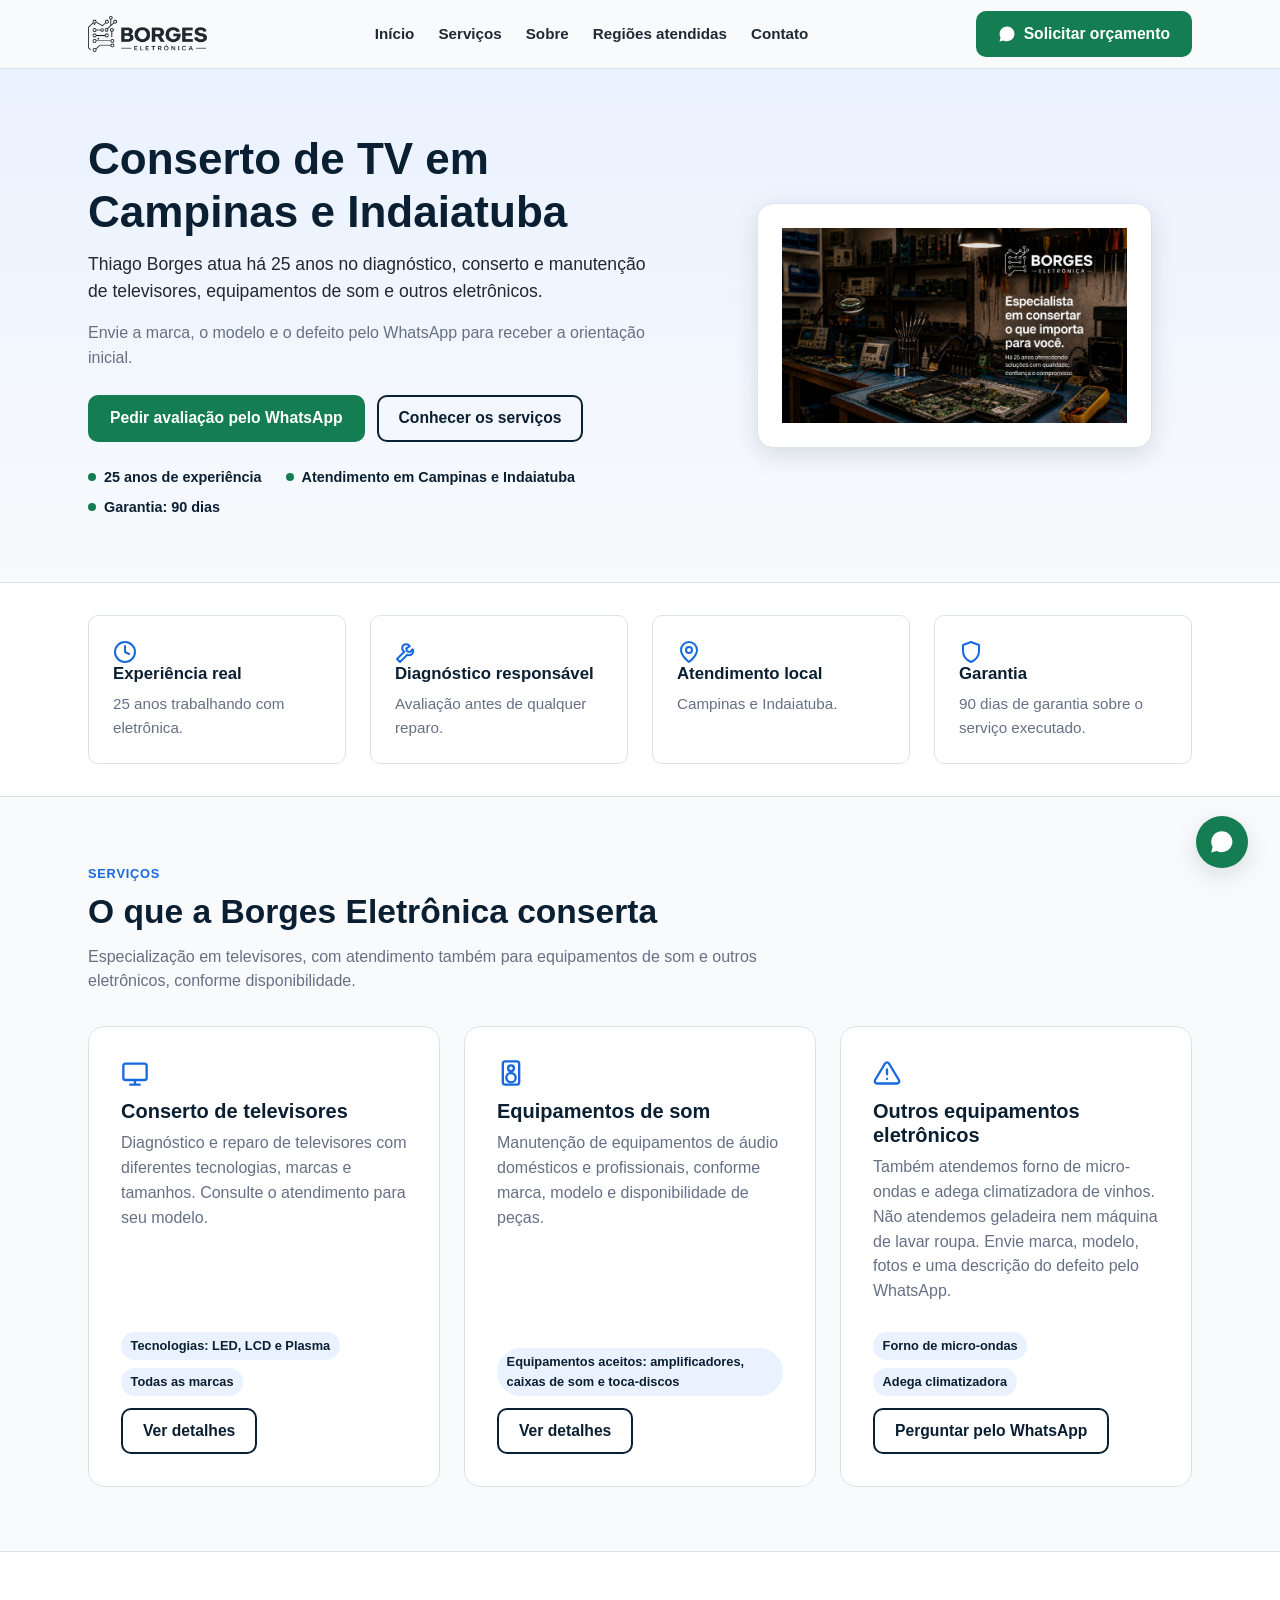
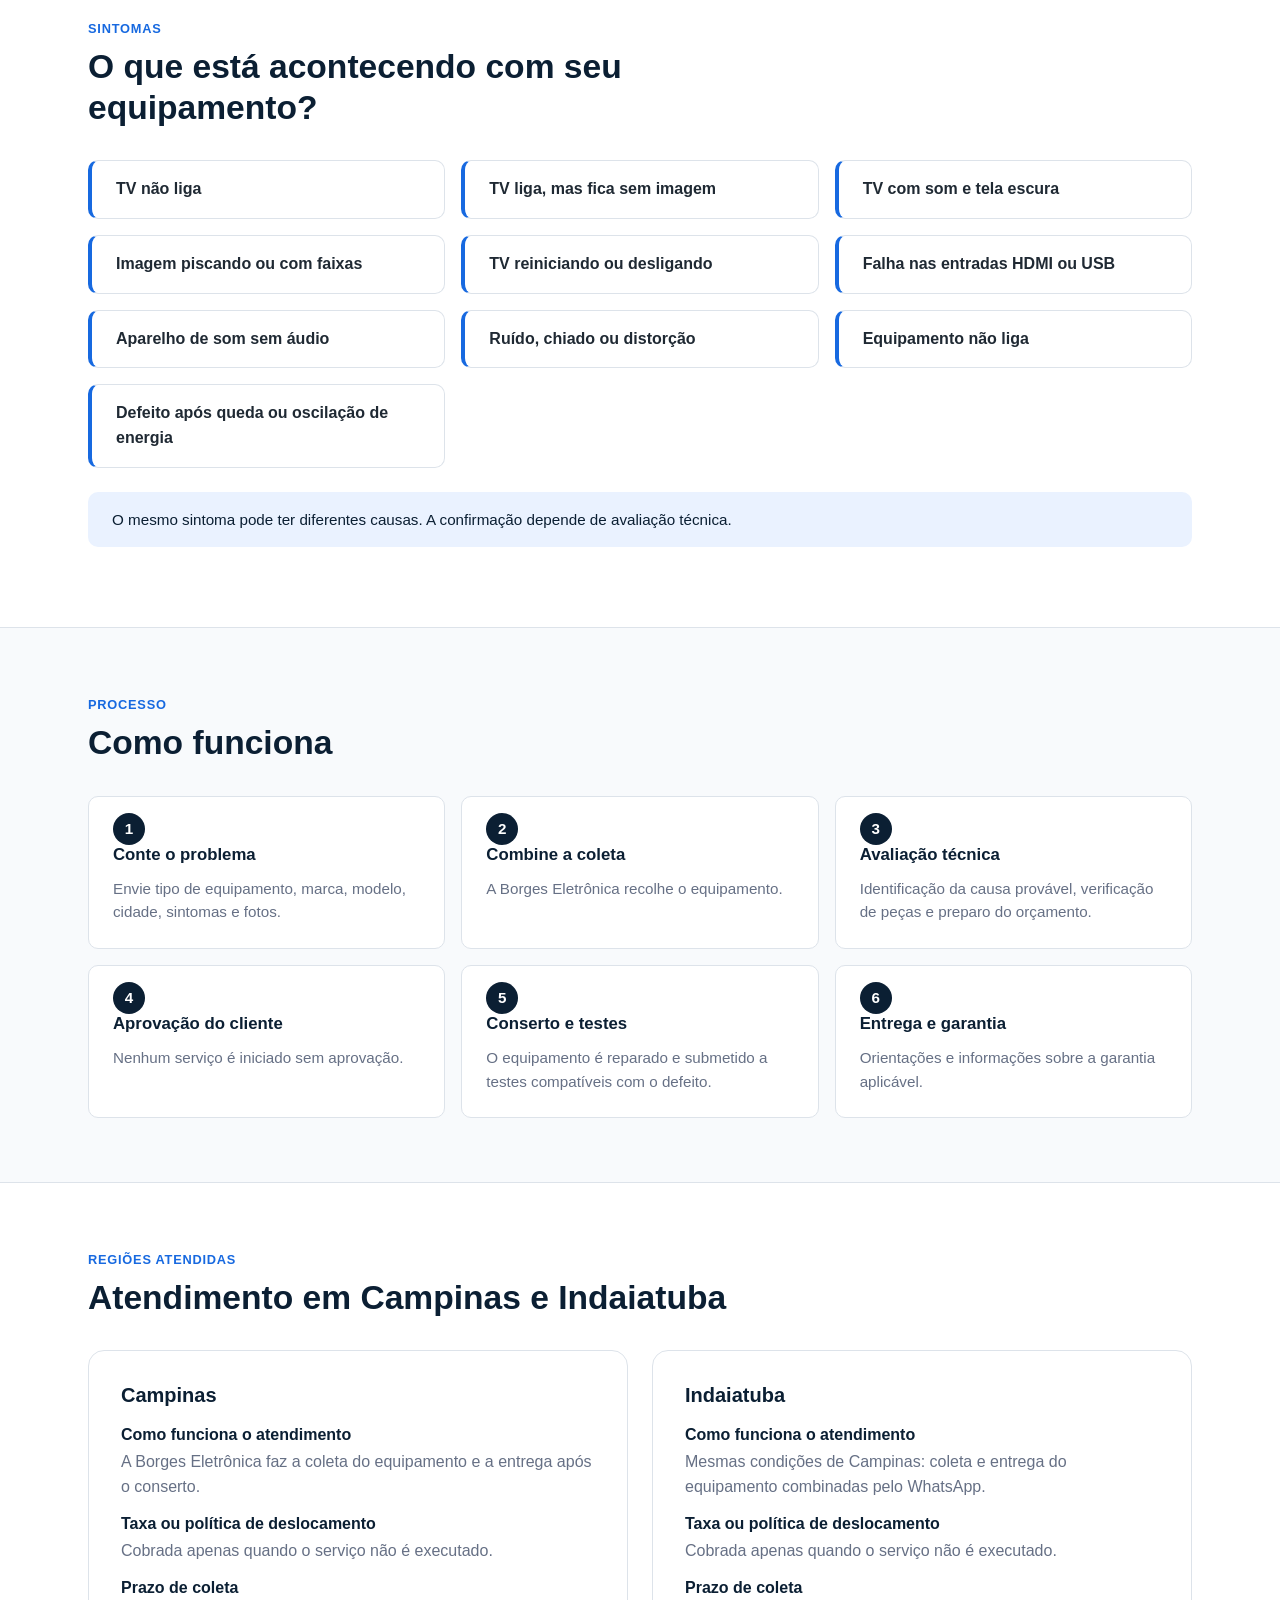
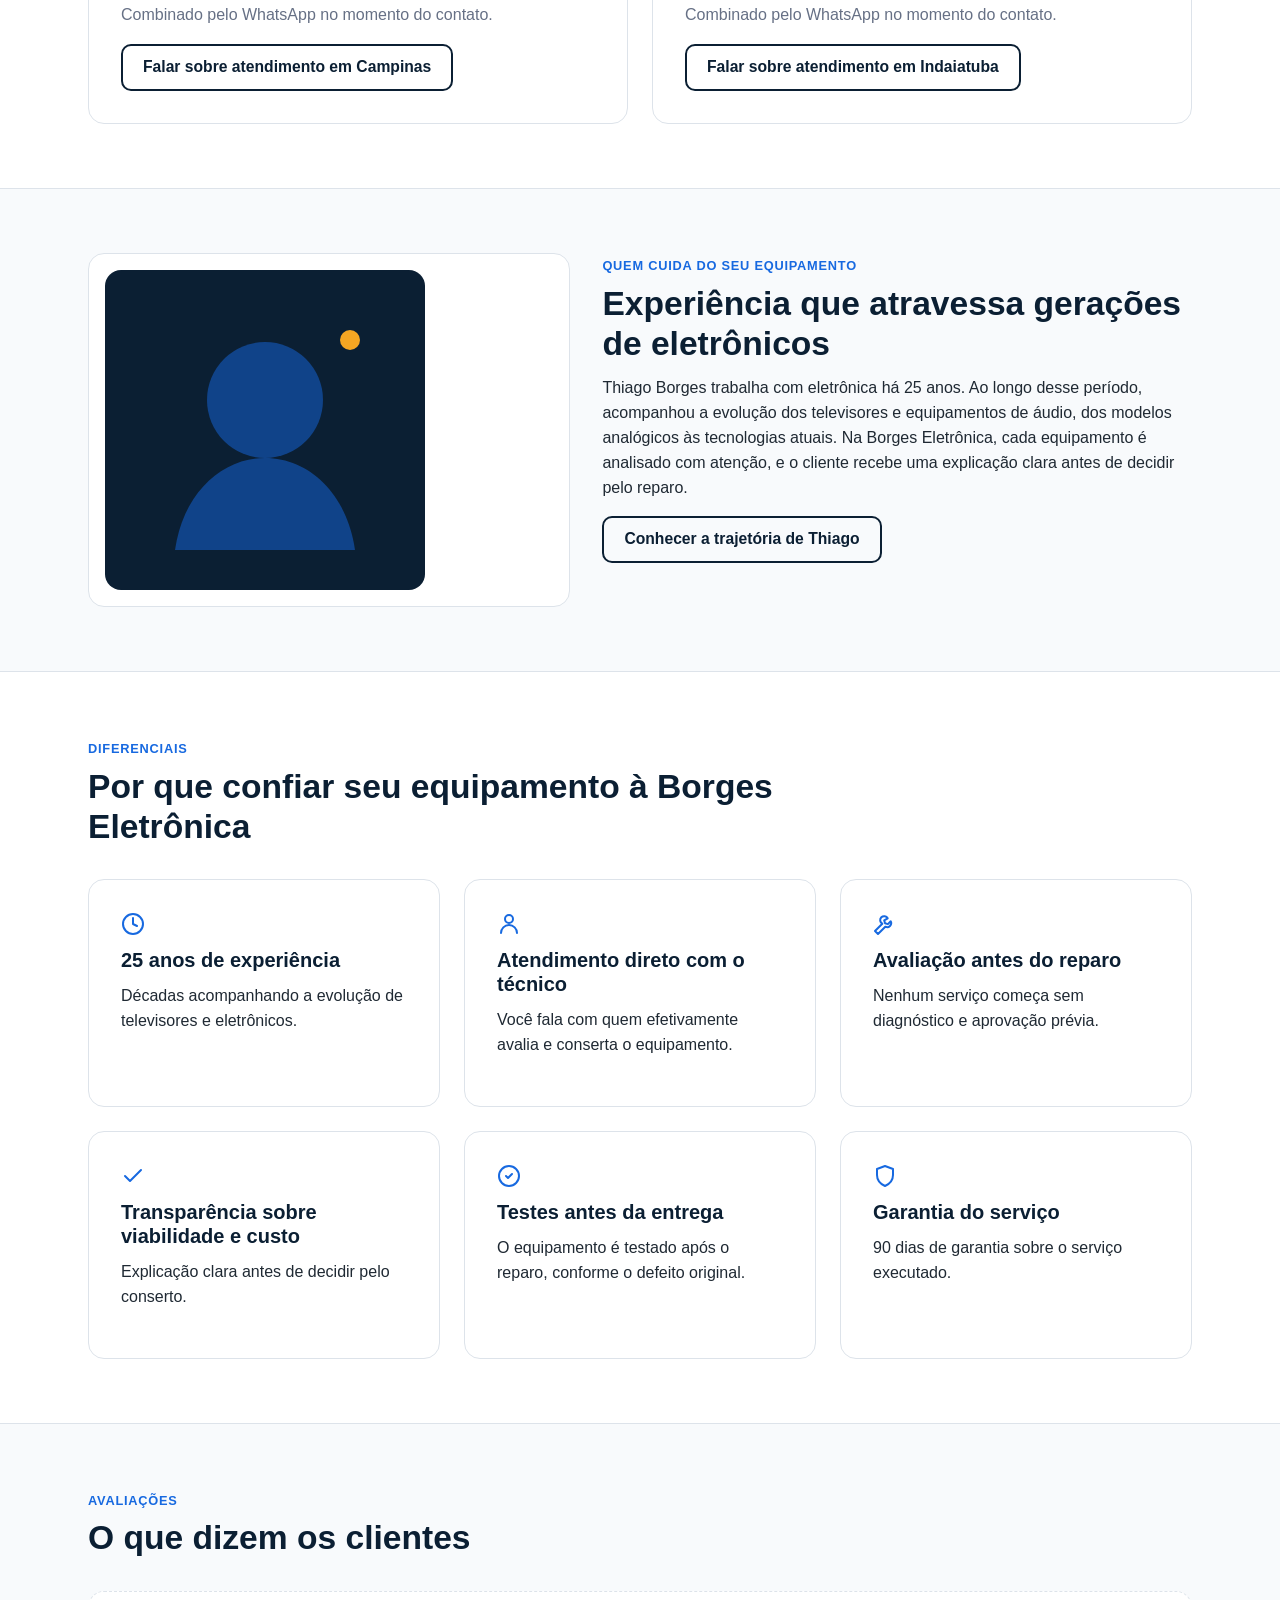
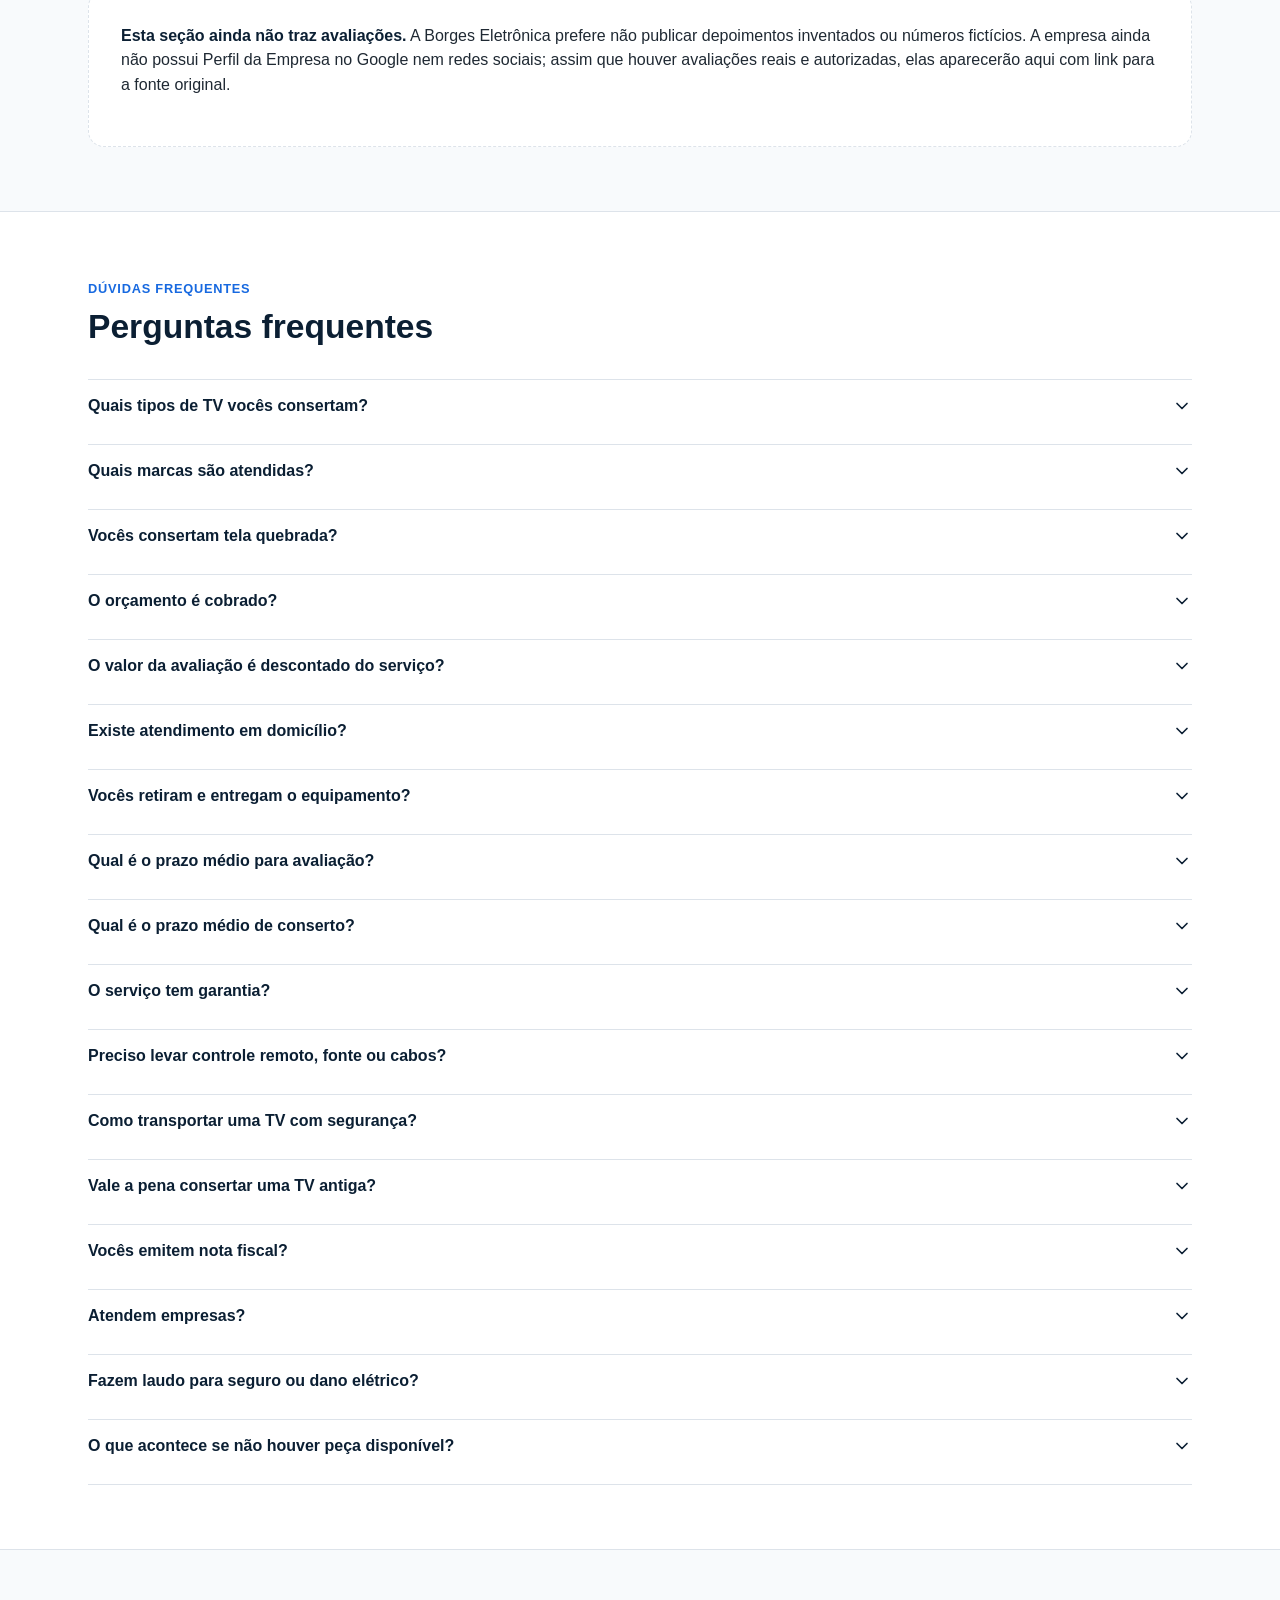
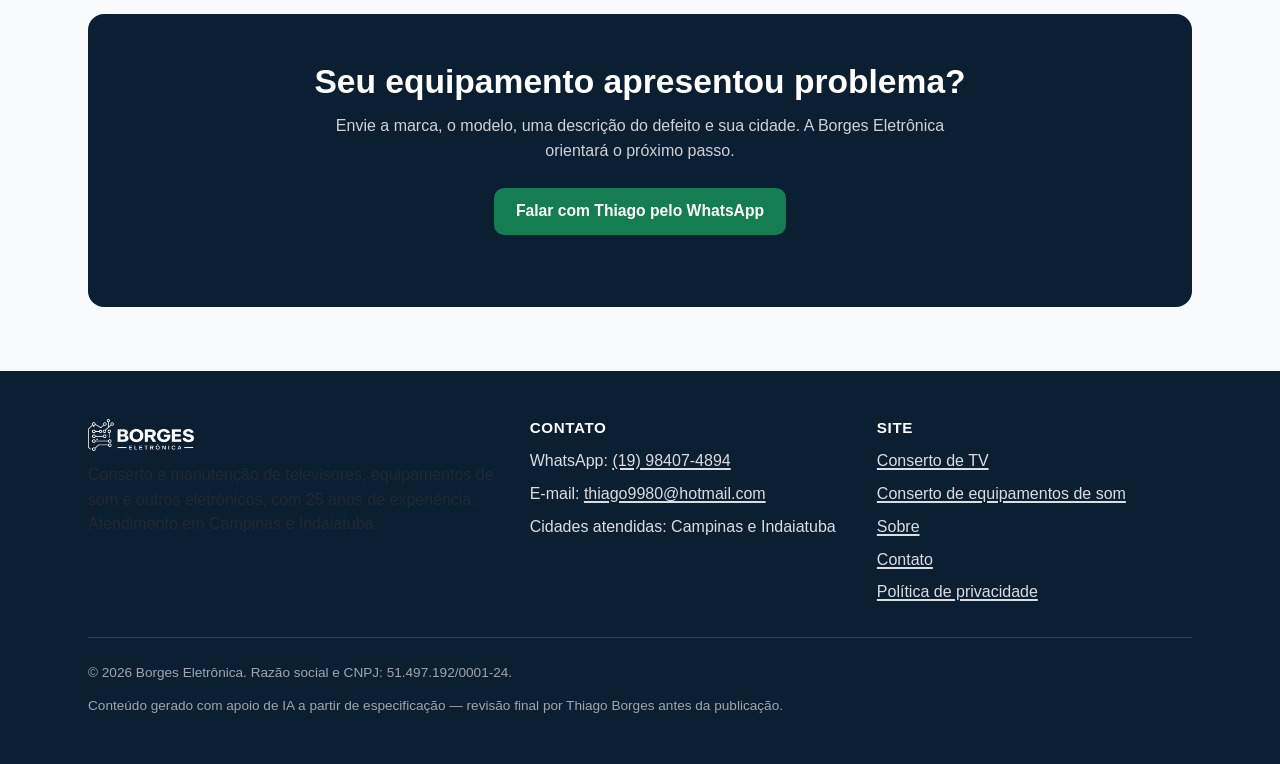
==== commit c5381ce4: "Aplica logo definitivo e fotos reais no lugar dos placeholders Substitui o logotipo provisório (form" ====
--- a/index.html
+++ b/index.html
@@ -23,7 +23,7 @@
     "name": "Borges Eletrônica",
     "description": "Conserto e manutenção de televisores, equipamentos de som e outros eletrônicos.",
     "url": "https://borgeseletronica.com.br/",
-    "image": "https://borgeseletronica.com.br/assets/img/logo.svg",
+    "image": "https://borgeseletronica.com.br/assets/img/logo.png",
     "areaServed": [
       { "@type": "City", "name": "Campinas" },
       { "@type": "City", "name": "Indaiatuba" }
@@ -46,7 +46,7 @@
   <header class="site-header">
     <div class="container">
       <a href="/" class="brand">
-        <img src="/assets/img/logo.svg" alt="Borges Eletrônica" width="240" height="48" style="height:2.25rem;width:auto;">
+        <img src="/assets/img/logo.png" alt="Borges Eletrônica" width="159" height="48" style="height:2.25rem;width:auto;">
       </a>
       <nav class="main-nav" aria-label="Principal">
         <ul>
@@ -72,7 +72,7 @@
 
   <div class="mobile-menu" id="mobileMenu" hidden>
     <div class="mobile-menu-head">
-      <img src="/assets/img/logo-light.svg" alt="Borges Eletrônica" width="240" height="48" style="height:2rem;width:auto;">
+      <img src="/assets/img/logo-light.png" alt="Borges Eletrônica" width="159" height="48" style="height:2rem;width:auto;">
       <button class="mobile-menu-close" type="button" aria-label="Fechar menu">
         <svg viewBox="0 0 24 24" fill="none" stroke="currentColor" stroke-width="2" stroke-linecap="round" aria-hidden="true"><path d="M6 6l12 12M18 6 6 18"/></svg>
       </button>
@@ -108,8 +108,7 @@
           </ul>
         </div>
         <figure class="hero-media">
-          <img src="/assets/img/placeholders/hero-workbench.svg" alt="Ilustração provisória de uma bancada técnica com televisor em diagnóstico" width="480" height="360" loading="eager">
-          <figcaption>Imagem provisória — será substituída por foto real de Thiago em sua bancada de trabalho.</figcaption>
+          <img src="/assets/img/hero-workbench.jpg" alt="Bancada técnica da Borges Eletrônica com televisor em diagnóstico" width="1672" height="941" style="height:auto" loading="eager">
         </figure>
       </div>
     </section>
@@ -452,7 +451,7 @@
       <div class="footer-grid">
         <div>
           <a href="/" class="footer-brand">
-            <img src="/assets/img/logo-light.svg" alt="Borges Eletrônica" width="240" height="48" style="height:2rem;width:auto;">
+            <img src="/assets/img/logo-light.png" alt="Borges Eletrônica" width="159" height="48" style="height:2rem;width:auto;">
           </a>
           <p>Conserto e manutenção de televisores, equipamentos de som e outros eletrônicos, com 25 anos de experiência. Atendimento em Campinas e Indaiatuba.</p>
         </div>
--- a/assets/css/styles.css
+++ b/assets/css/styles.css
@@ -63,7 +63,7 @@
   font-size: 1rem;
   -webkit-font-smoothing: antialiased;
 }
-img { max-width: 100%; display: block; }
+img { max-width: 100%; height: auto; display: block; }
 svg { display: block; }
 a { color: var(--color-blue); text-decoration-thickness: 2px; }
 a:not([class]) { text-underline-offset: 2px; }
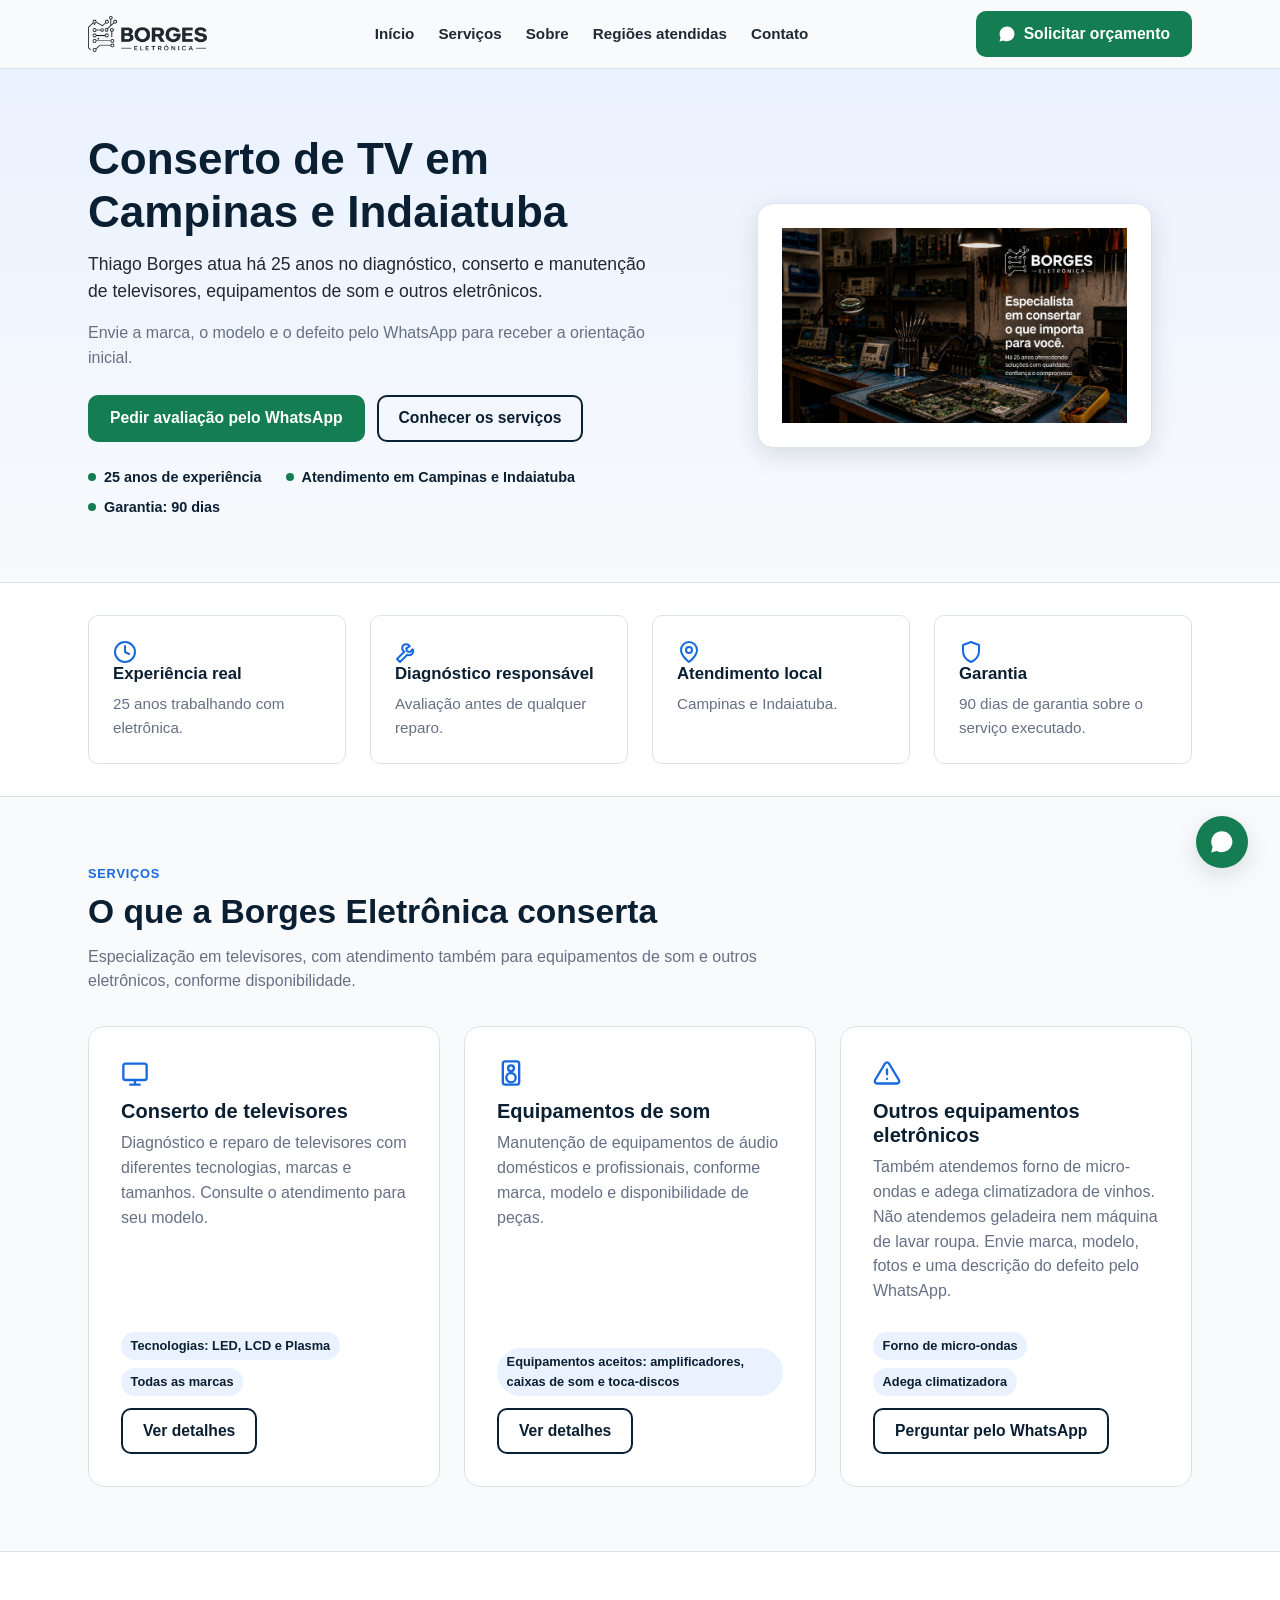
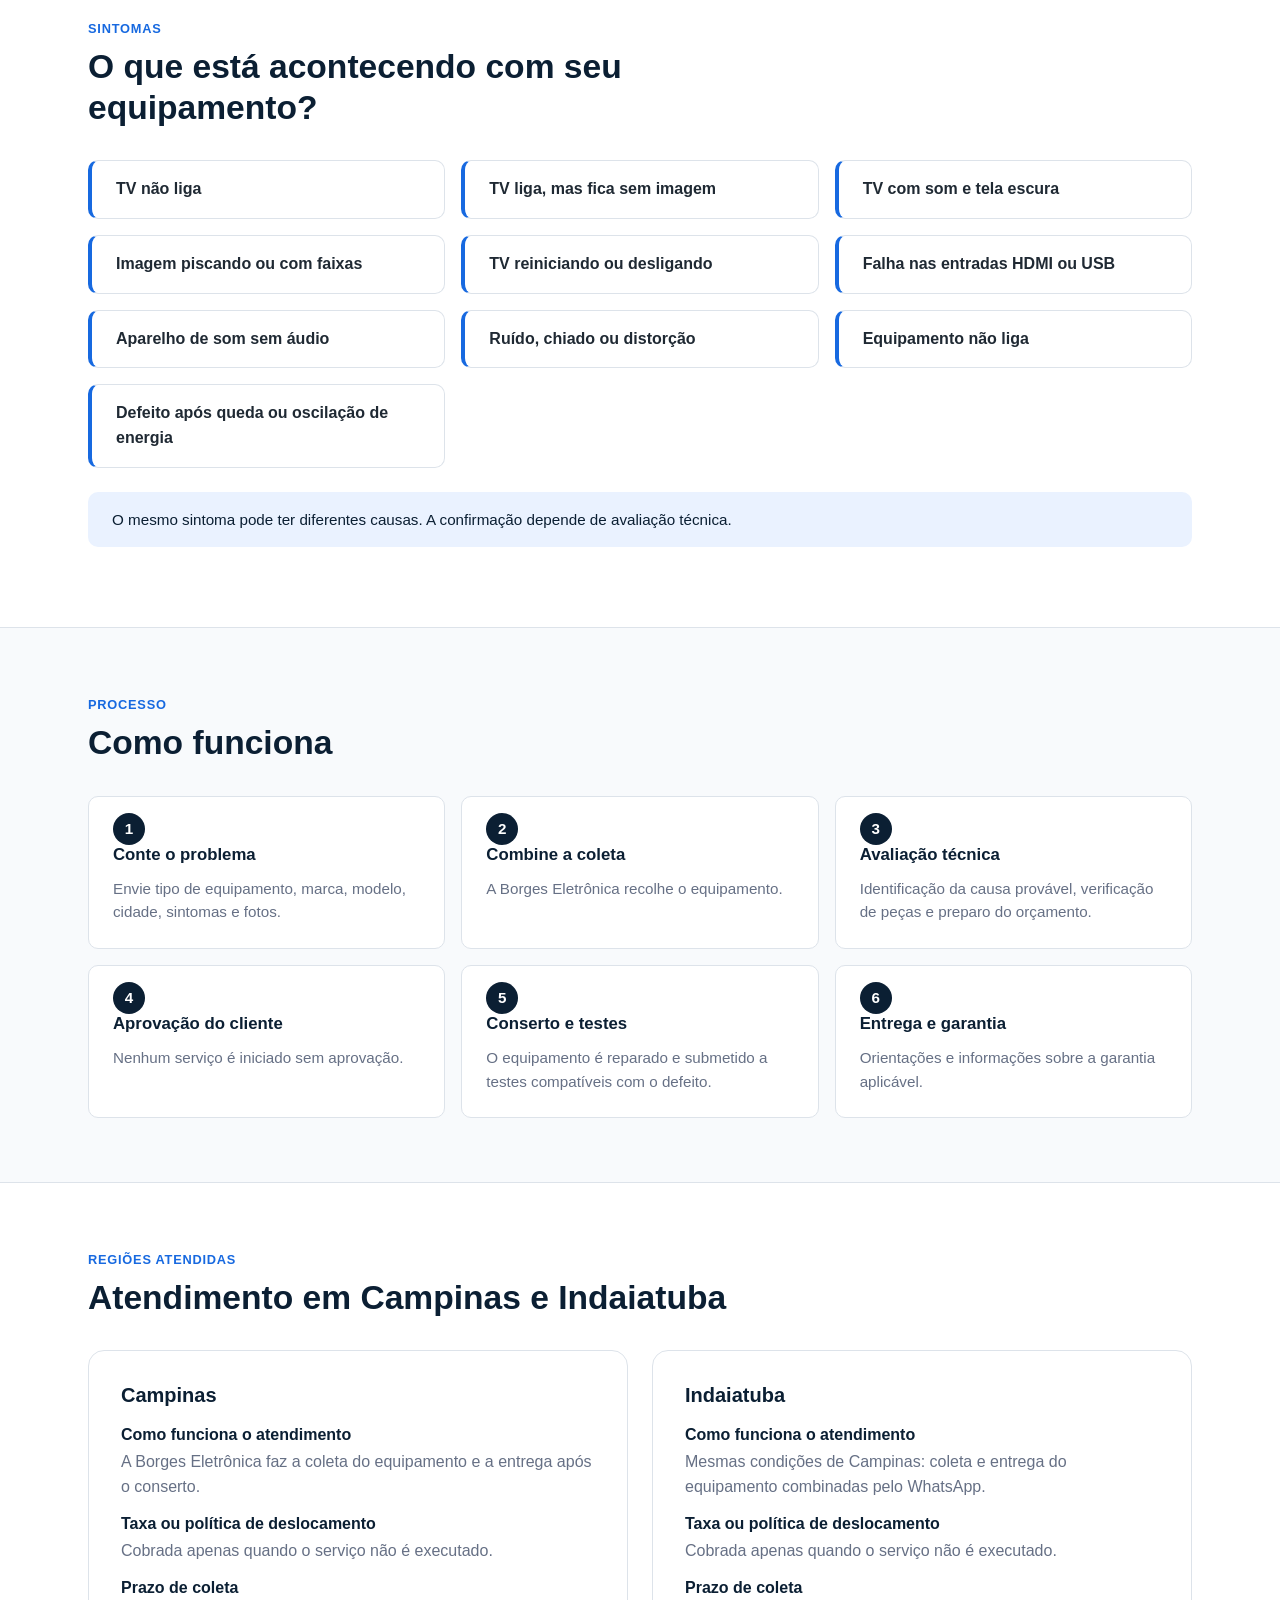
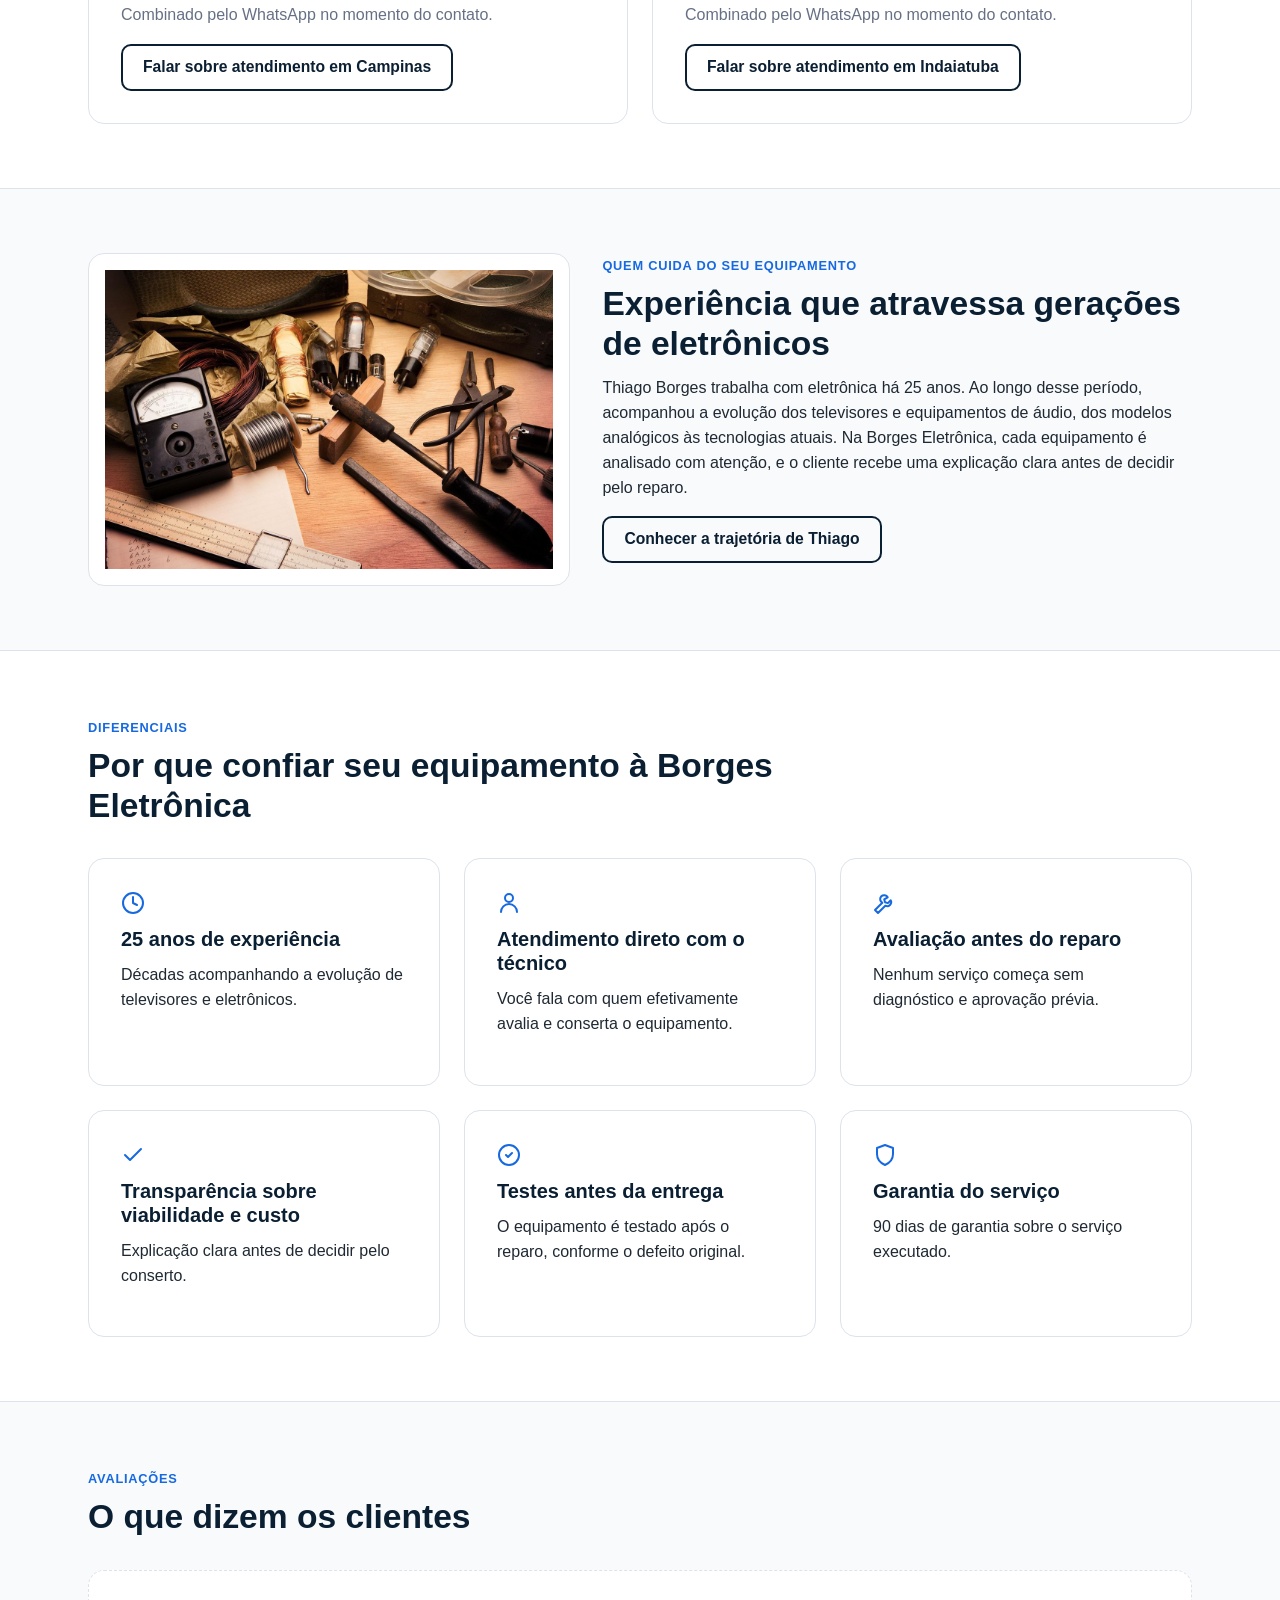
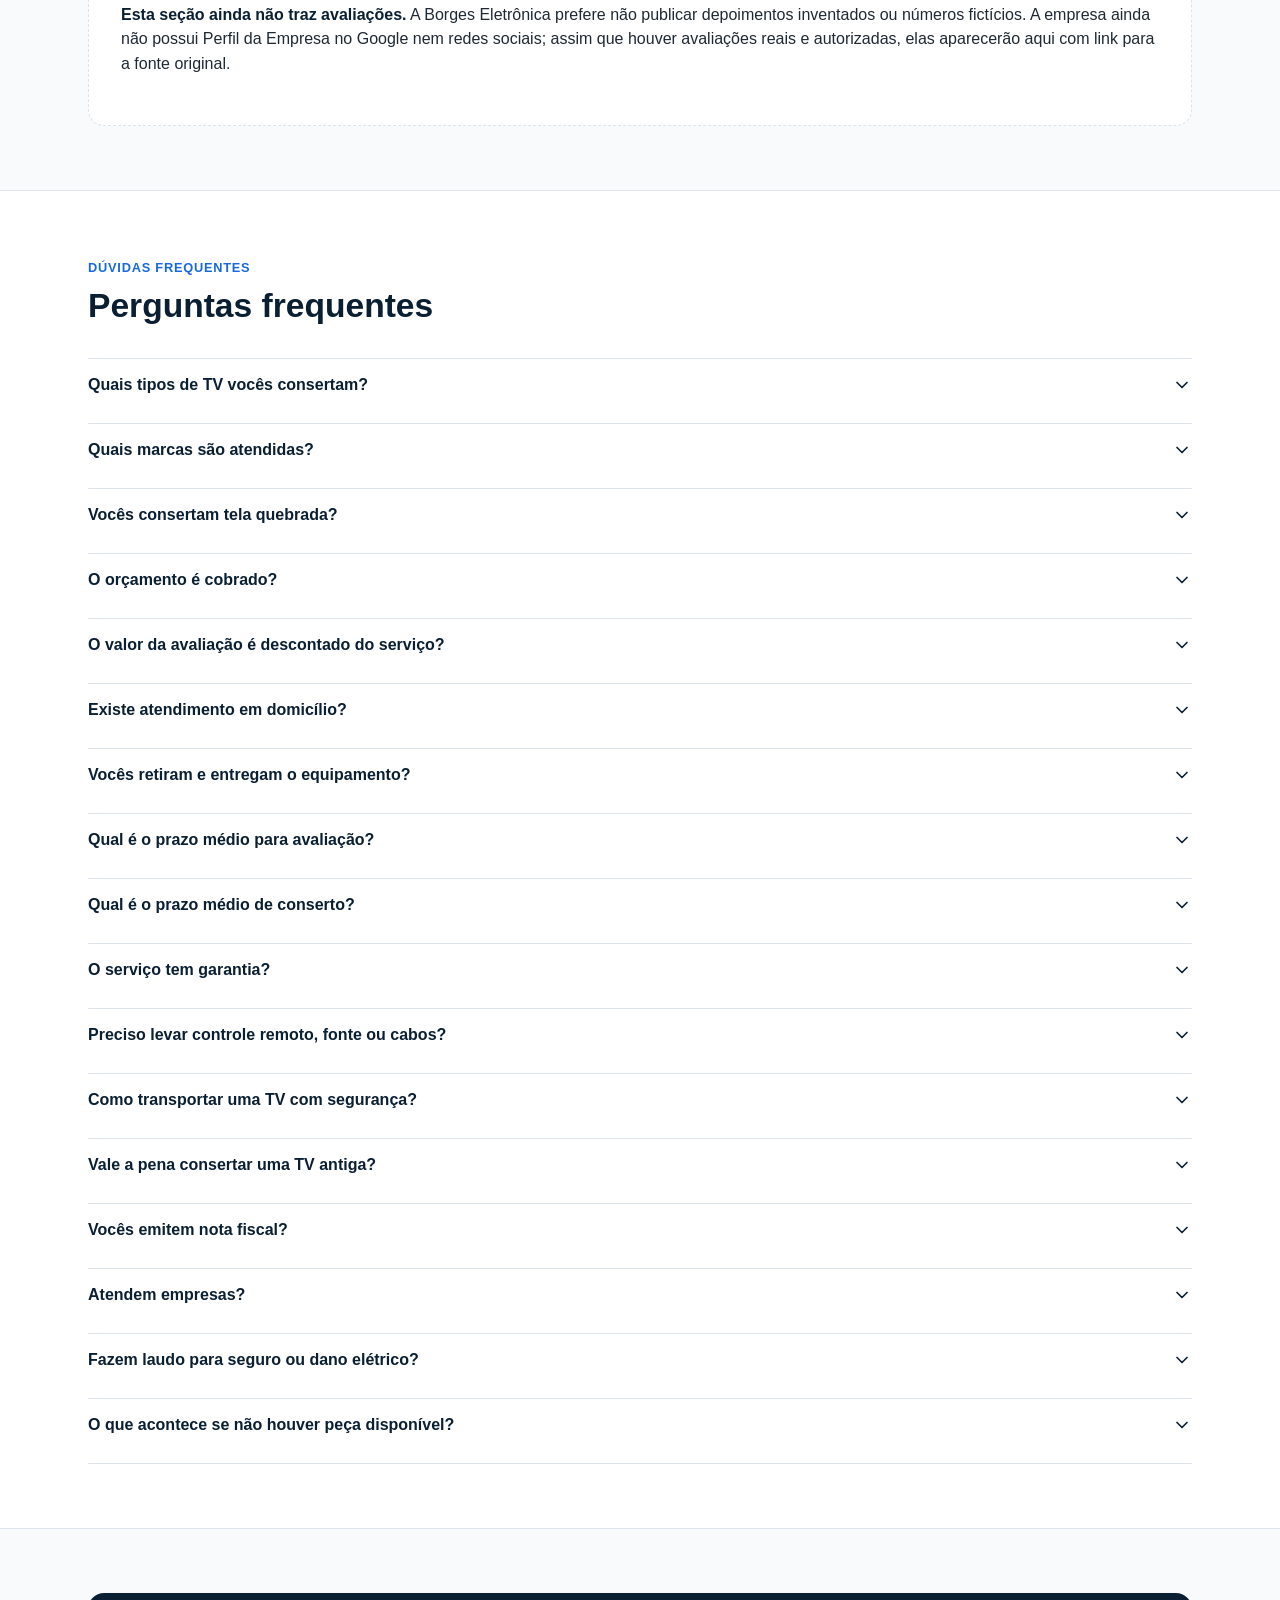
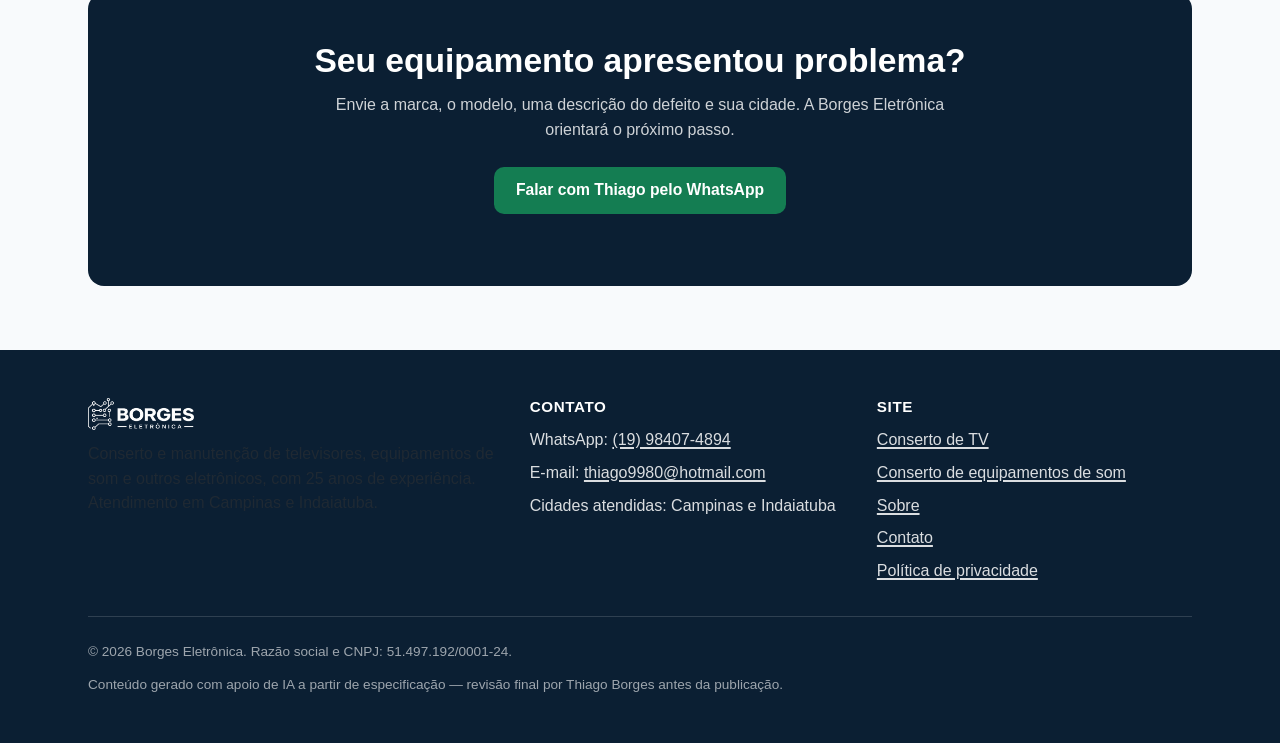
==== commit 1b546f37: "Substitui últimas ilustrações provisórias por fotos reais da bancada Aplica as três fotos novas nos " ====
--- a/index.html
+++ b/index.html
@@ -284,7 +284,7 @@
         <div class="about-grid">
           <div class="about-media">
             <figure>
-              <img src="/assets/img/placeholders/about-portrait.svg" alt="Retrato provisório de Thiago Borges" width="320" height="320" loading="lazy">
+              <img src="/assets/img/about-trajetoria.jpg" alt="Ferramentas e componentes vintage de uma bancada de eletrônica" width="1200" height="800" style="height:auto" loading="lazy">
             </figure>
           </div>
           <div>
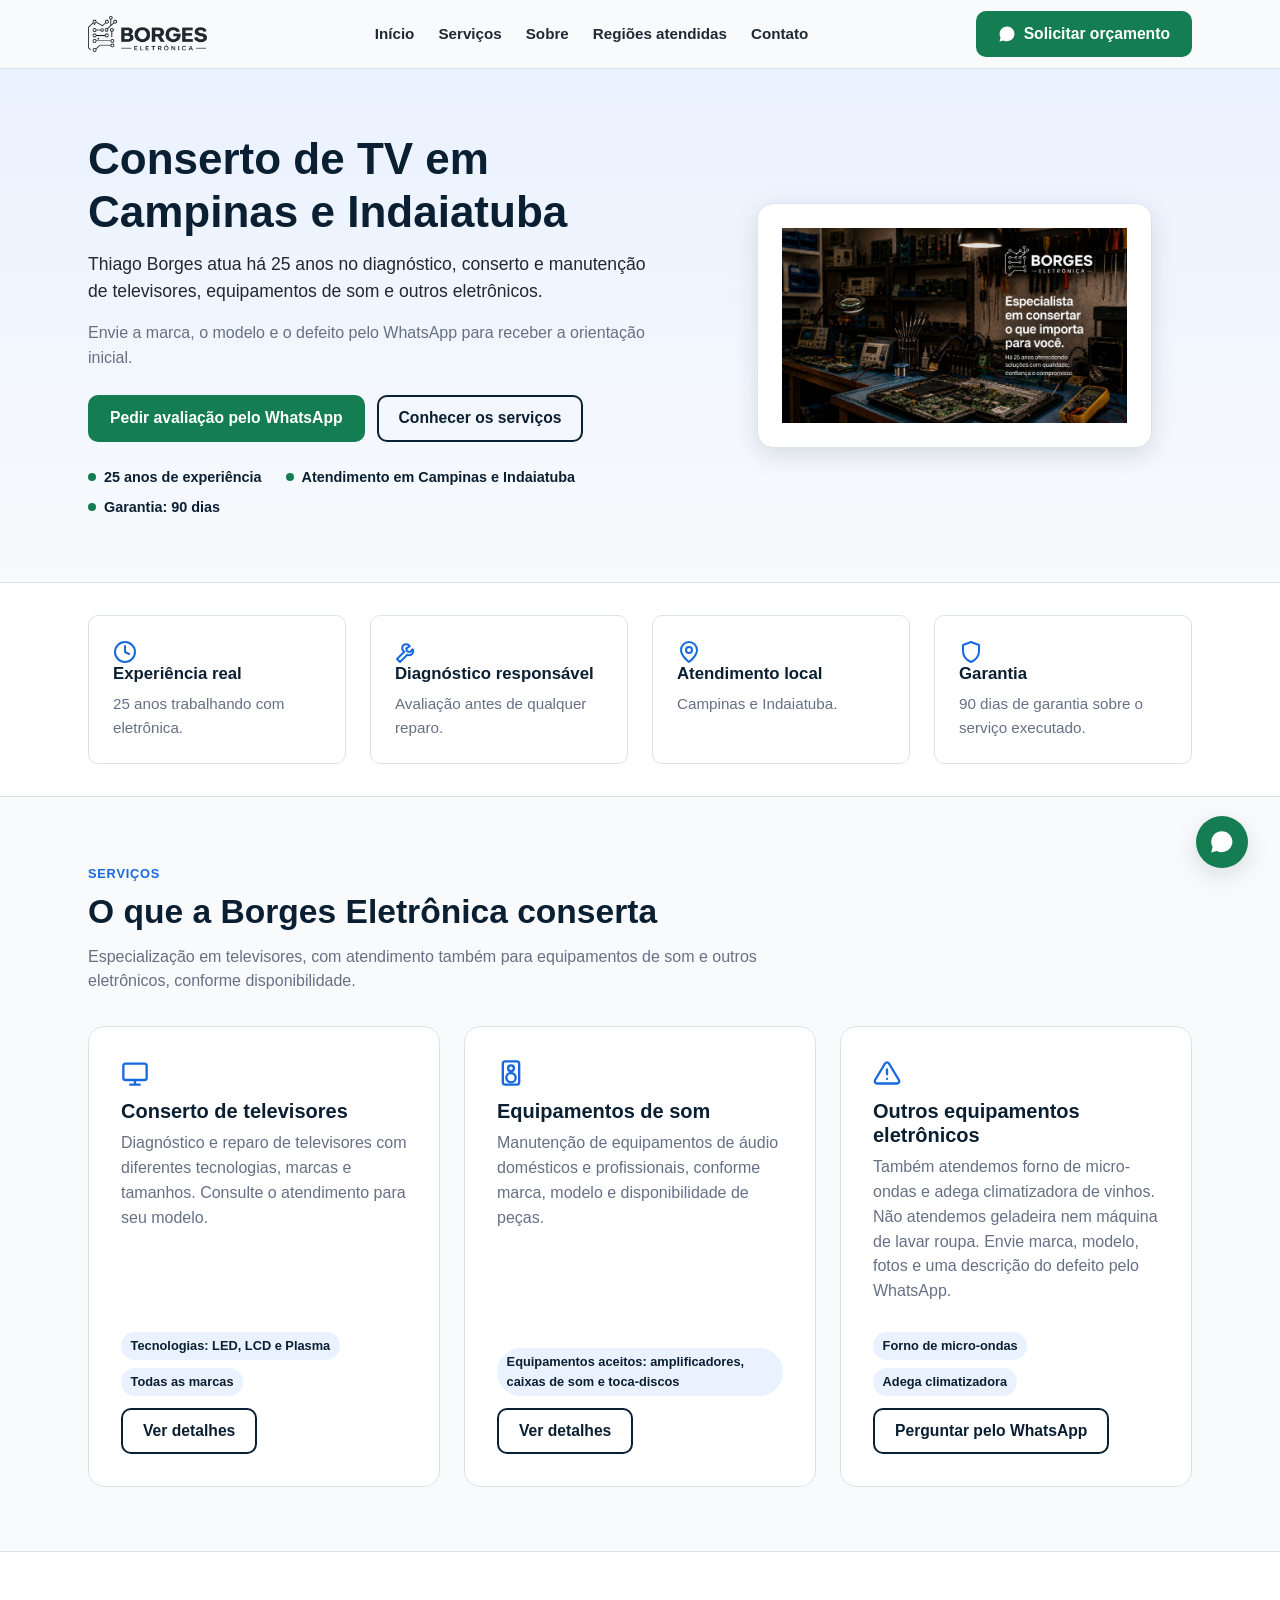
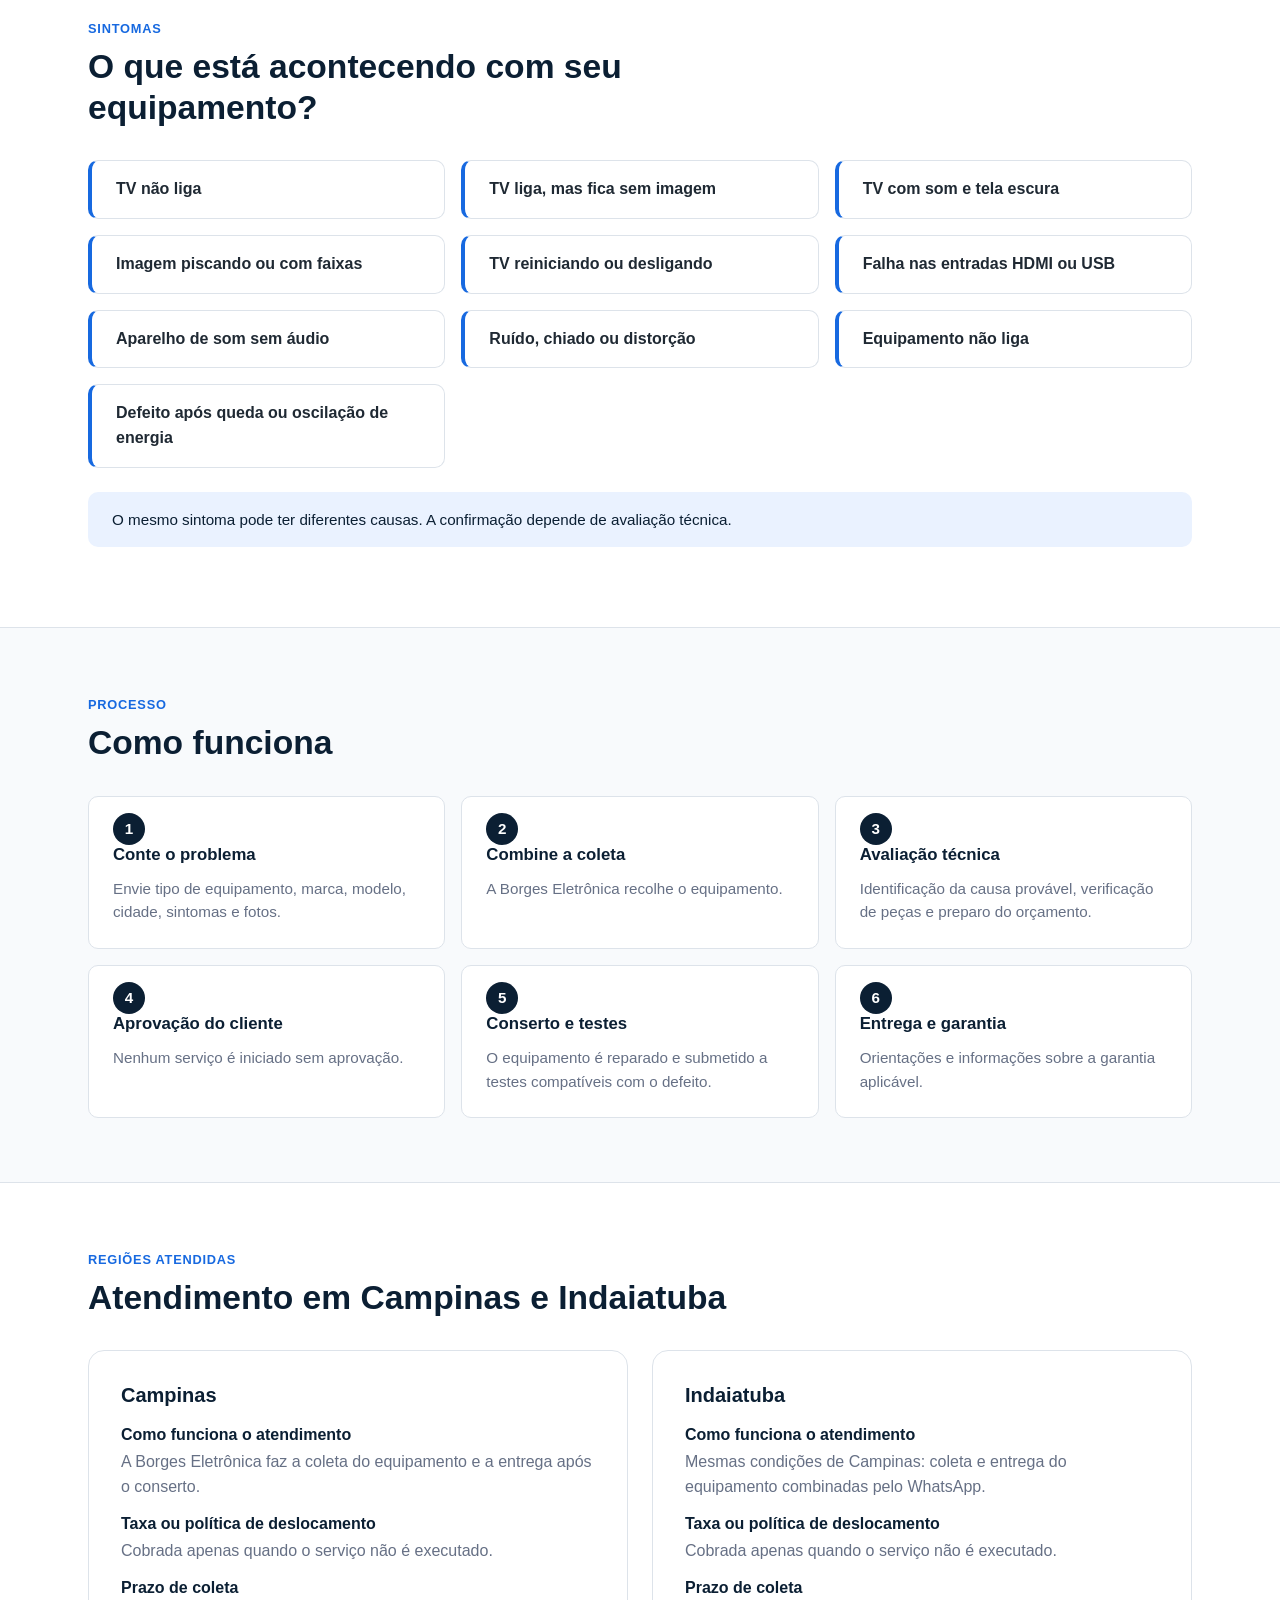
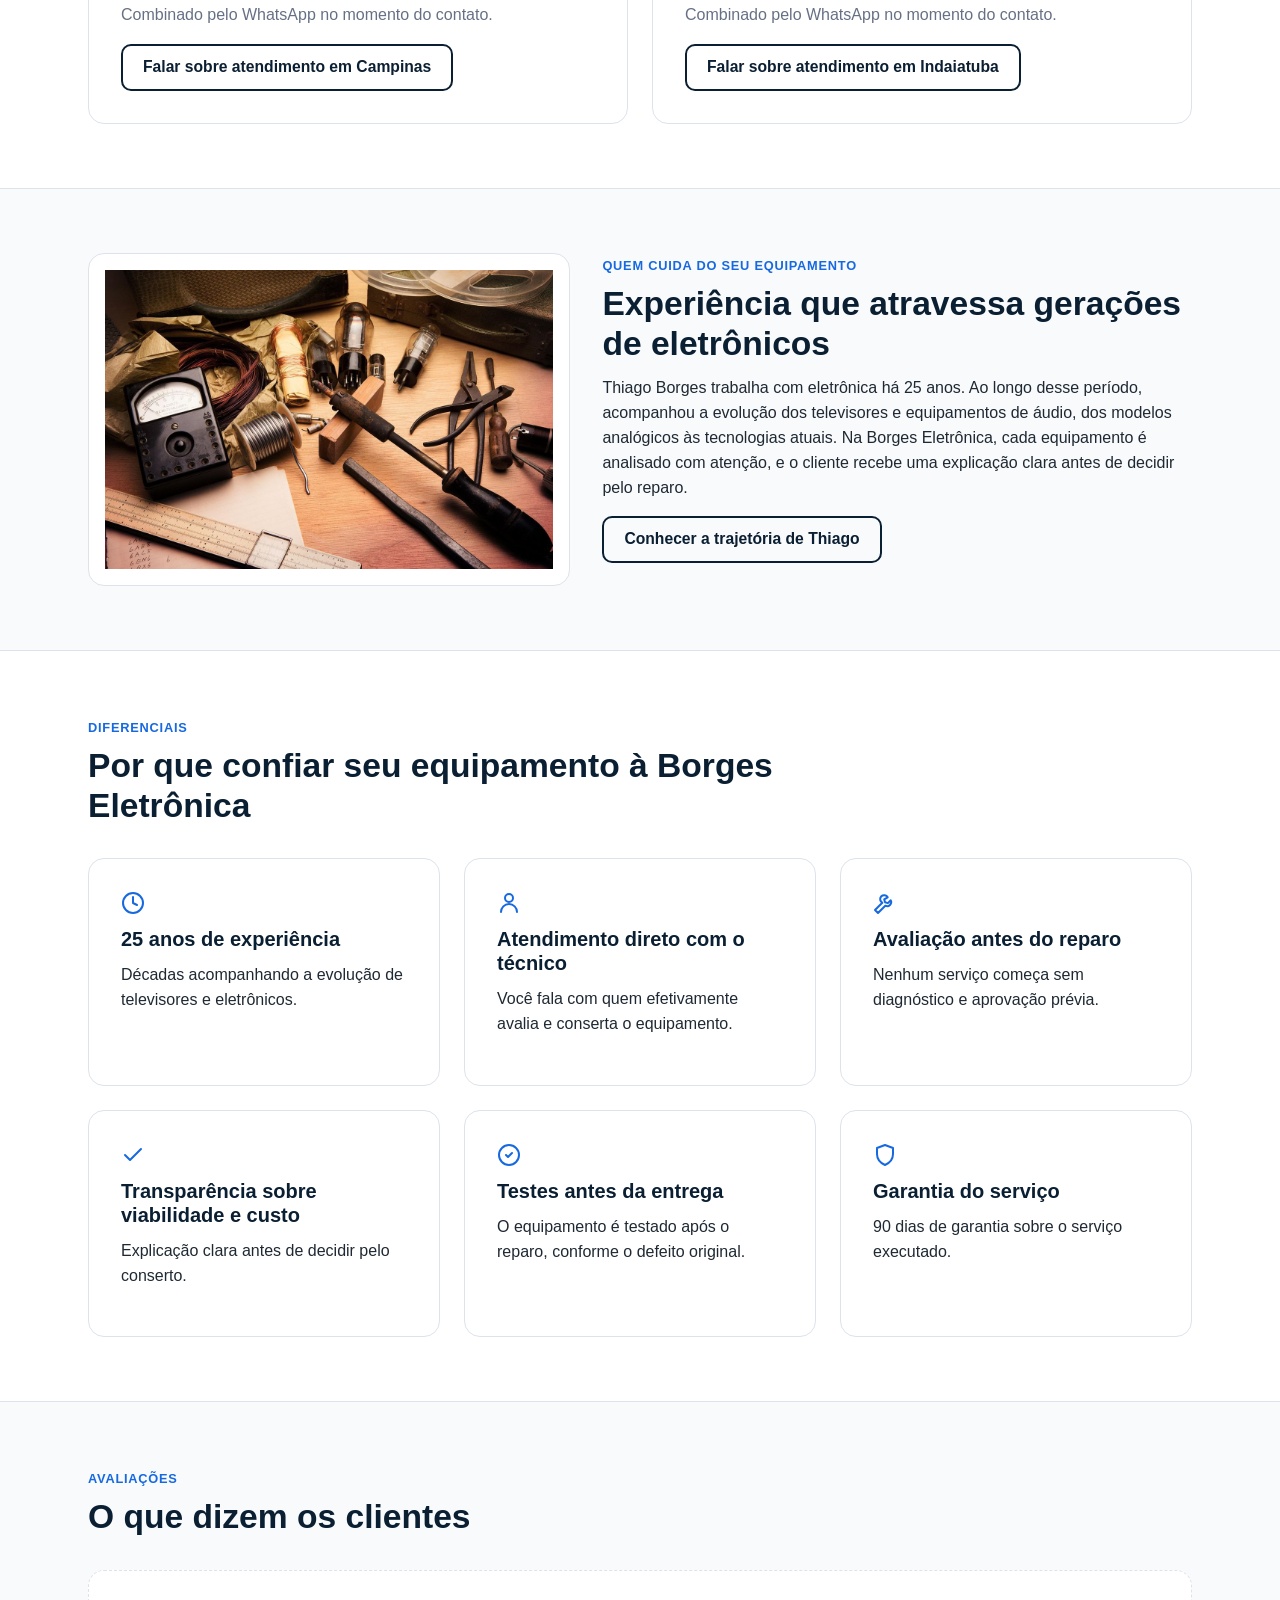
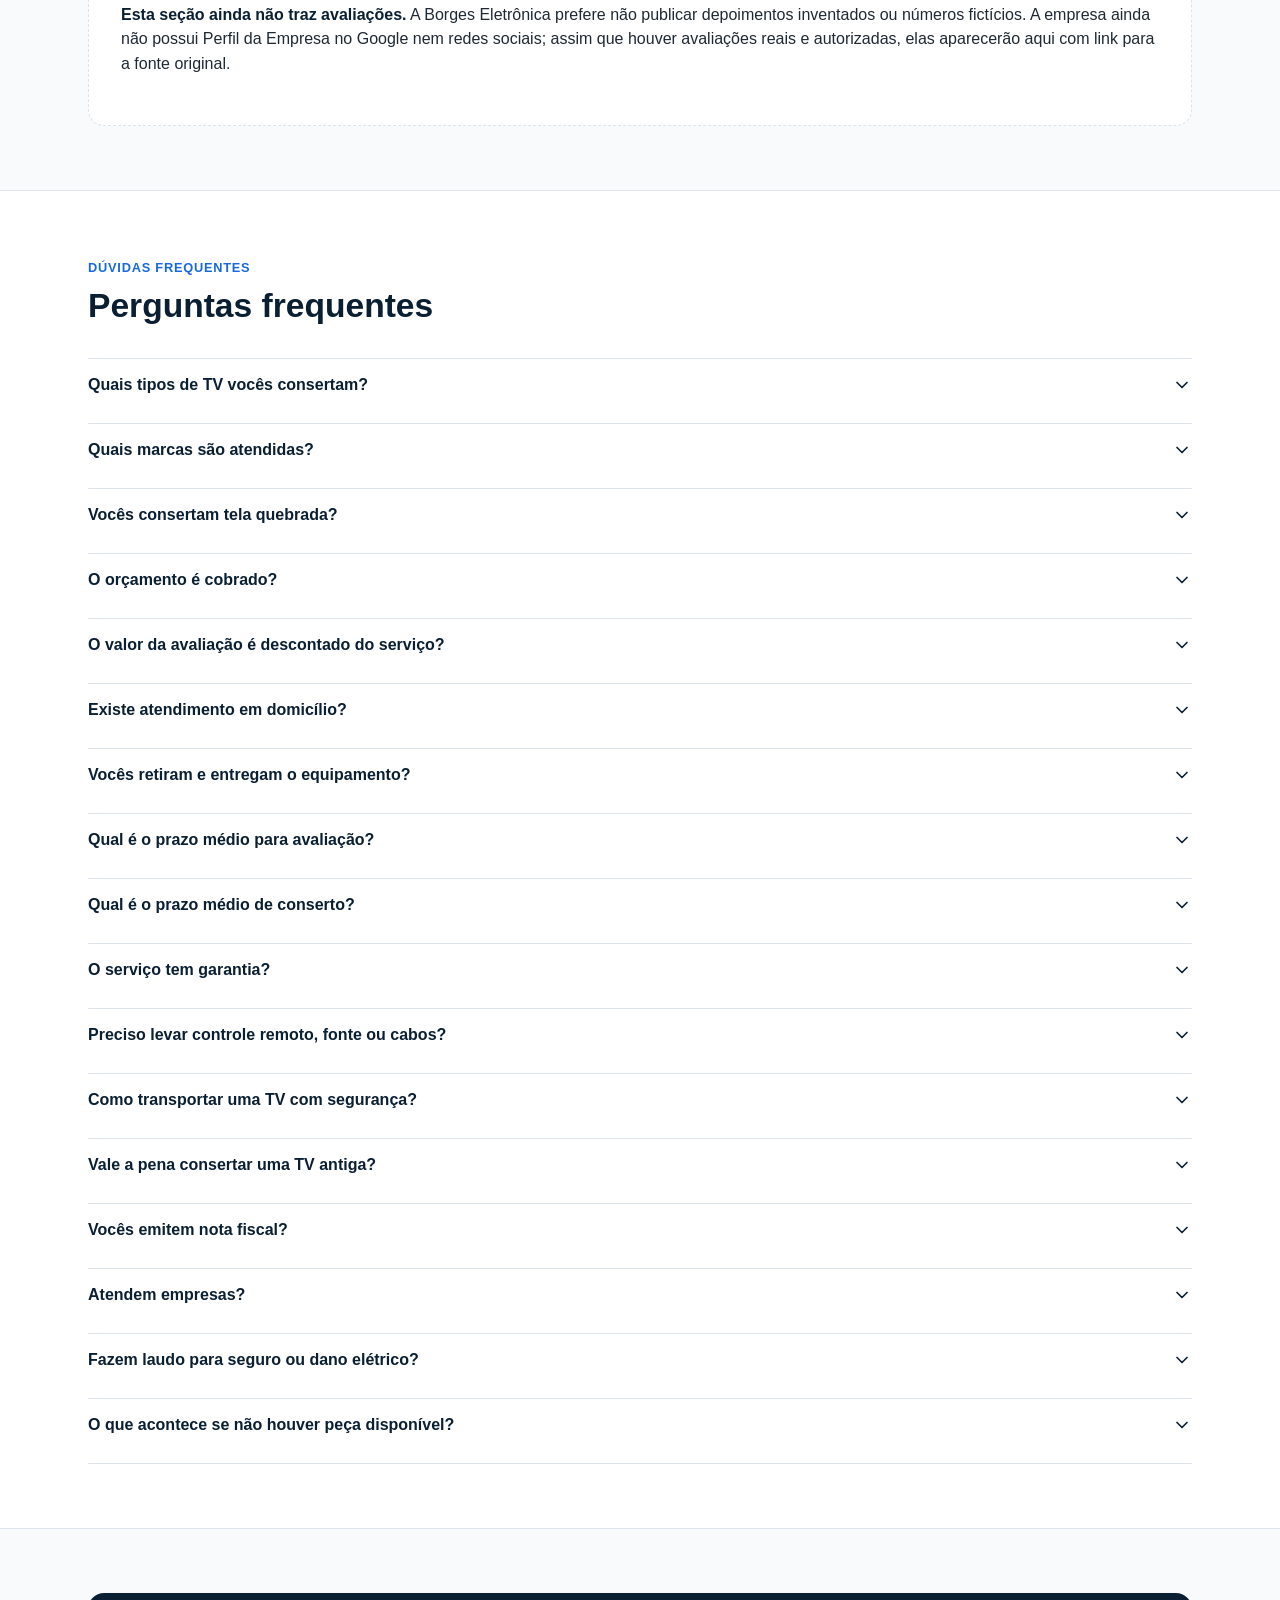
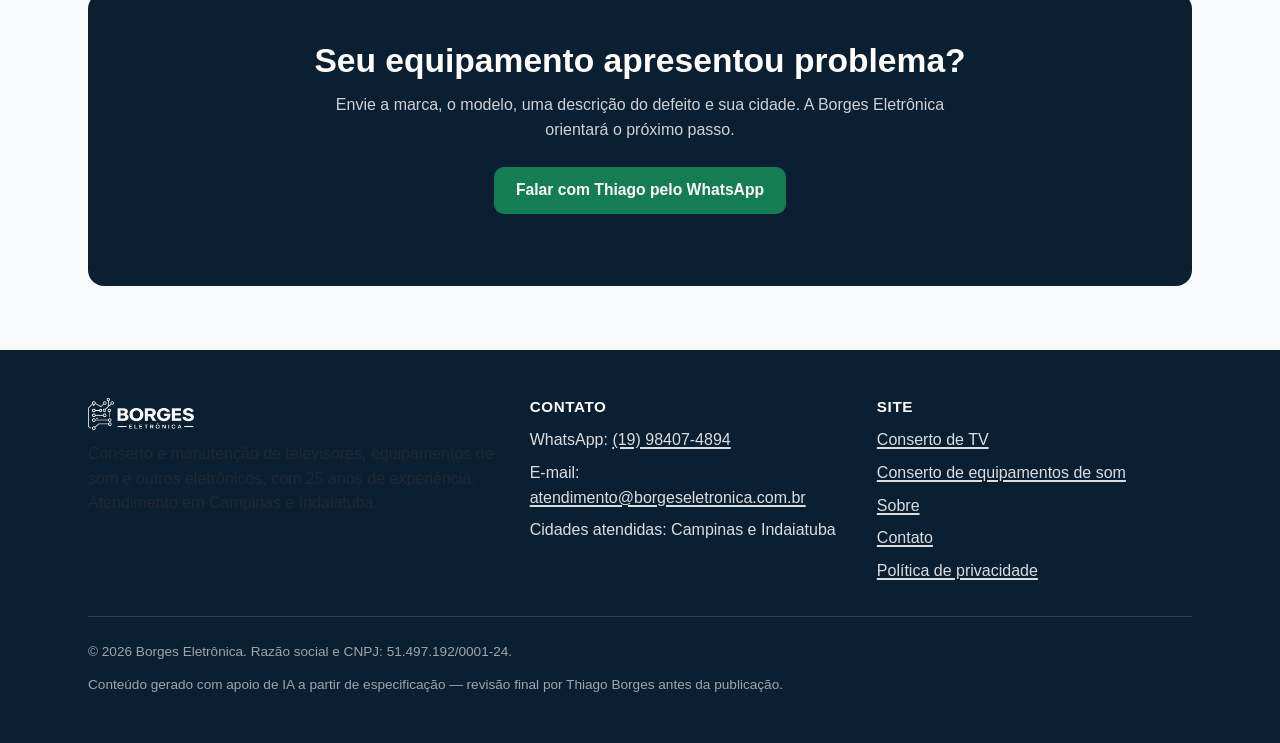
==== commit 8fd87012: "Atualiza e-mail de contato para atendimento@borgeseletronica.com.br Substitui o e-mail pessoal do Th" ====
--- a/index.html
+++ b/index.html
@@ -459,7 +459,7 @@
           <h3>Contato</h3>
           <ul>
             <li>WhatsApp: <a href="https://wa.me/5519984074894">(19) 98407-4894</a></li>
-            <li>E-mail: <a href="mailto:thiago9980@hotmail.com">thiago9980@hotmail.com</a></li>
+            <li>E-mail: <a href="mailto:atendimento@borgeseletronica.com.br">atendimento@borgeseletronica.com.br</a></li>
             <li>Cidades atendidas: Campinas e Indaiatuba</li>
           </ul>
         </div>
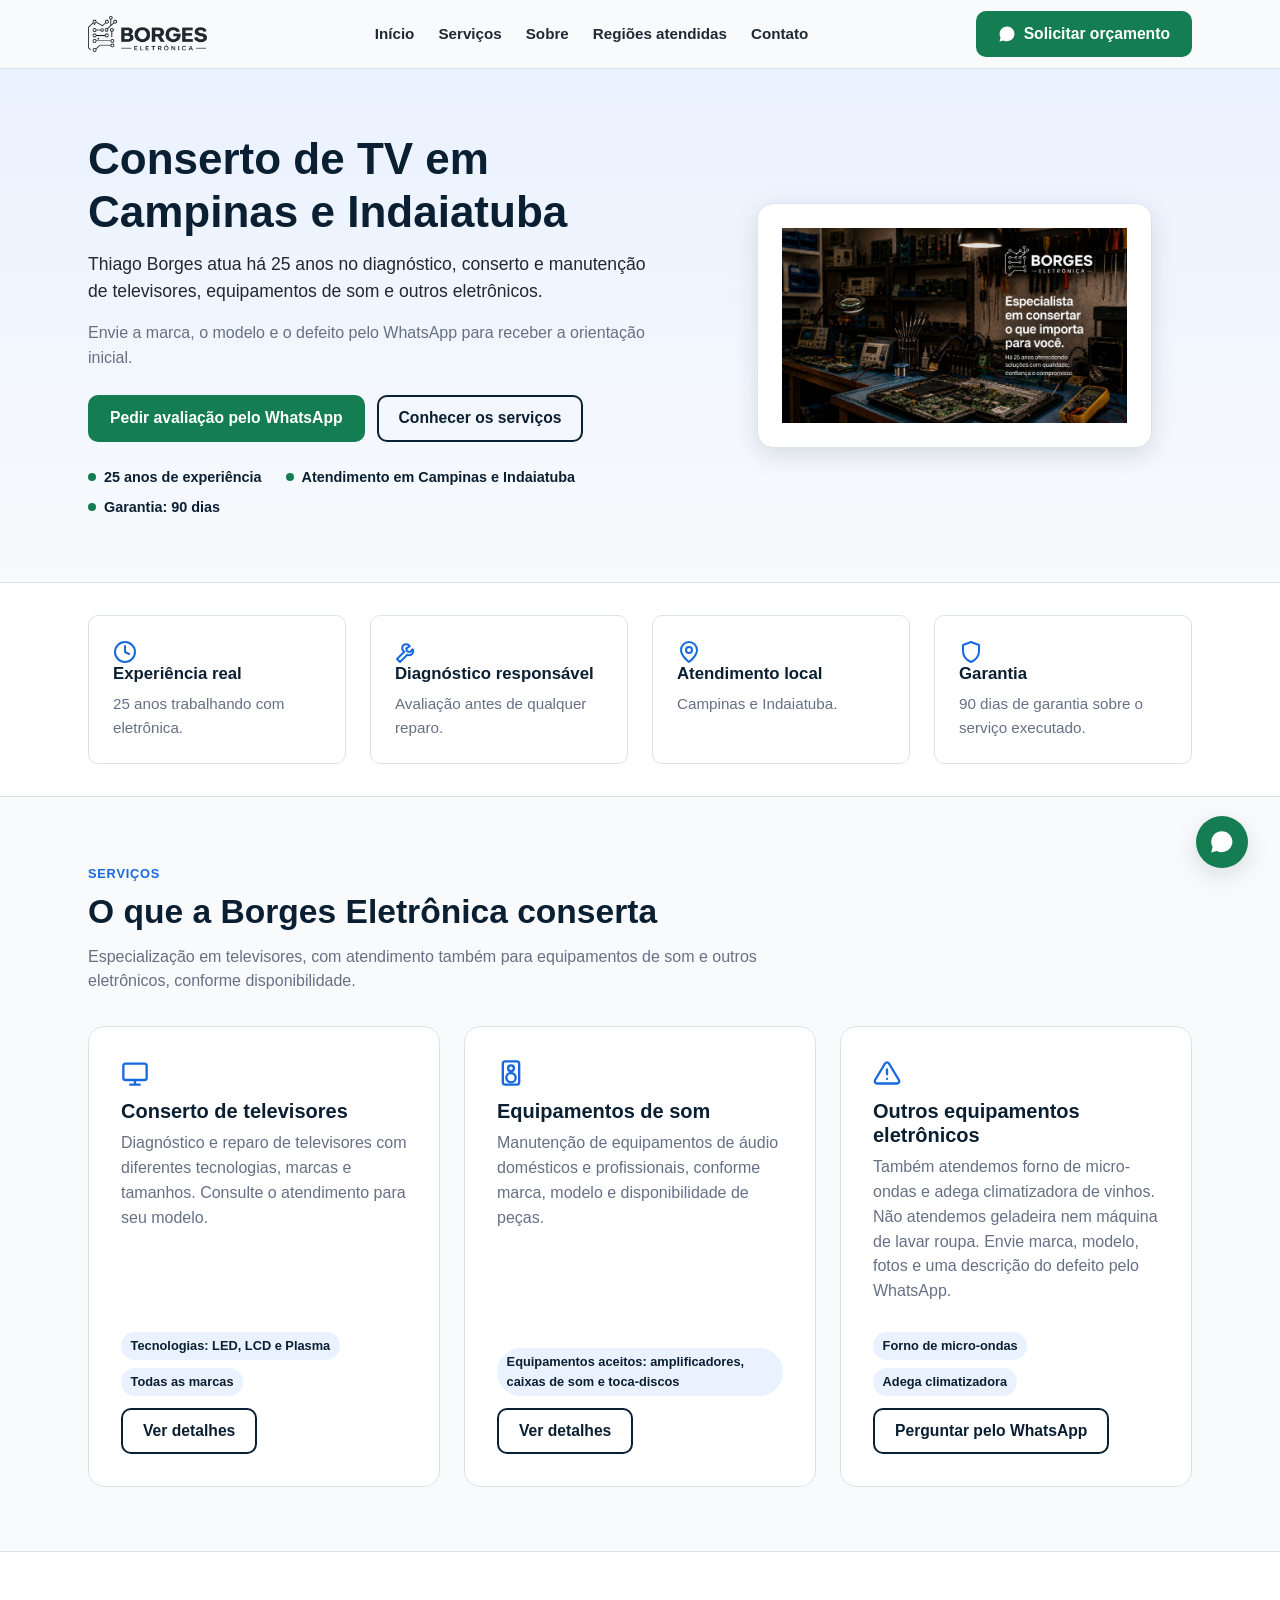
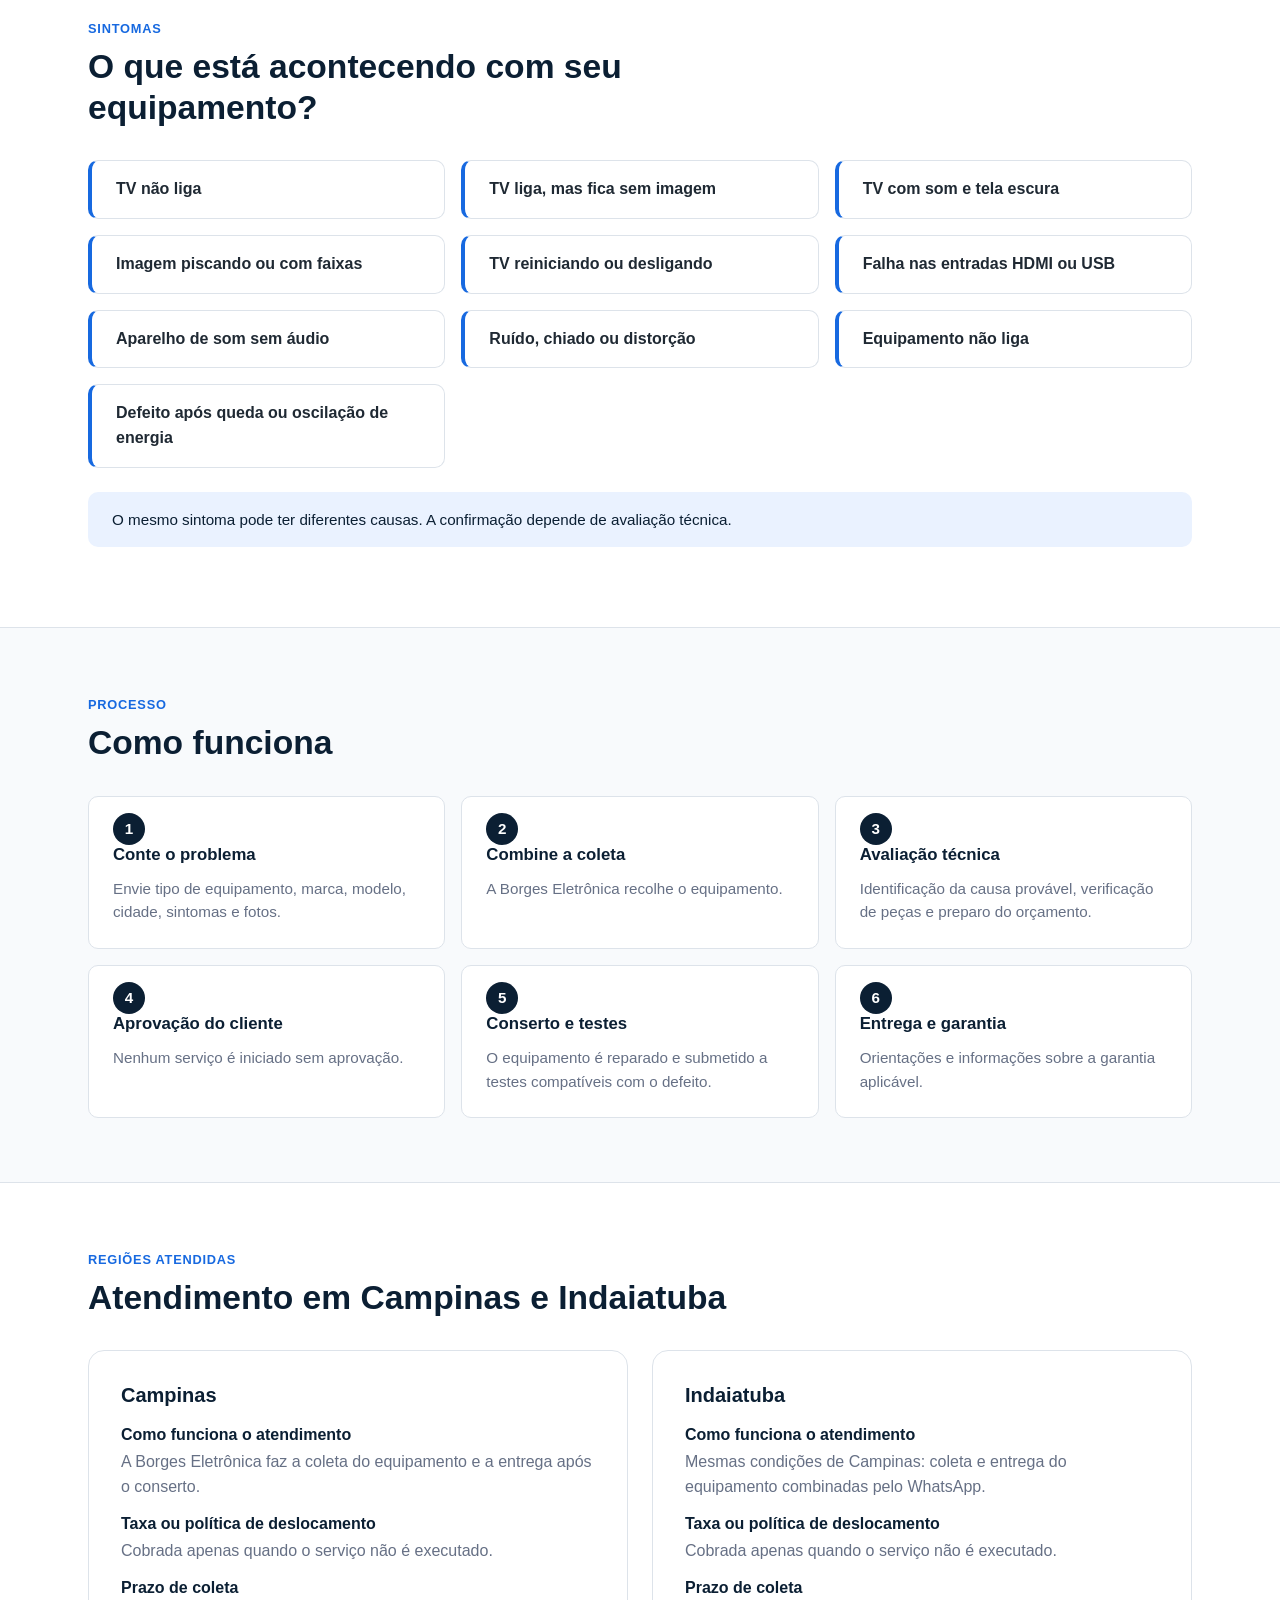
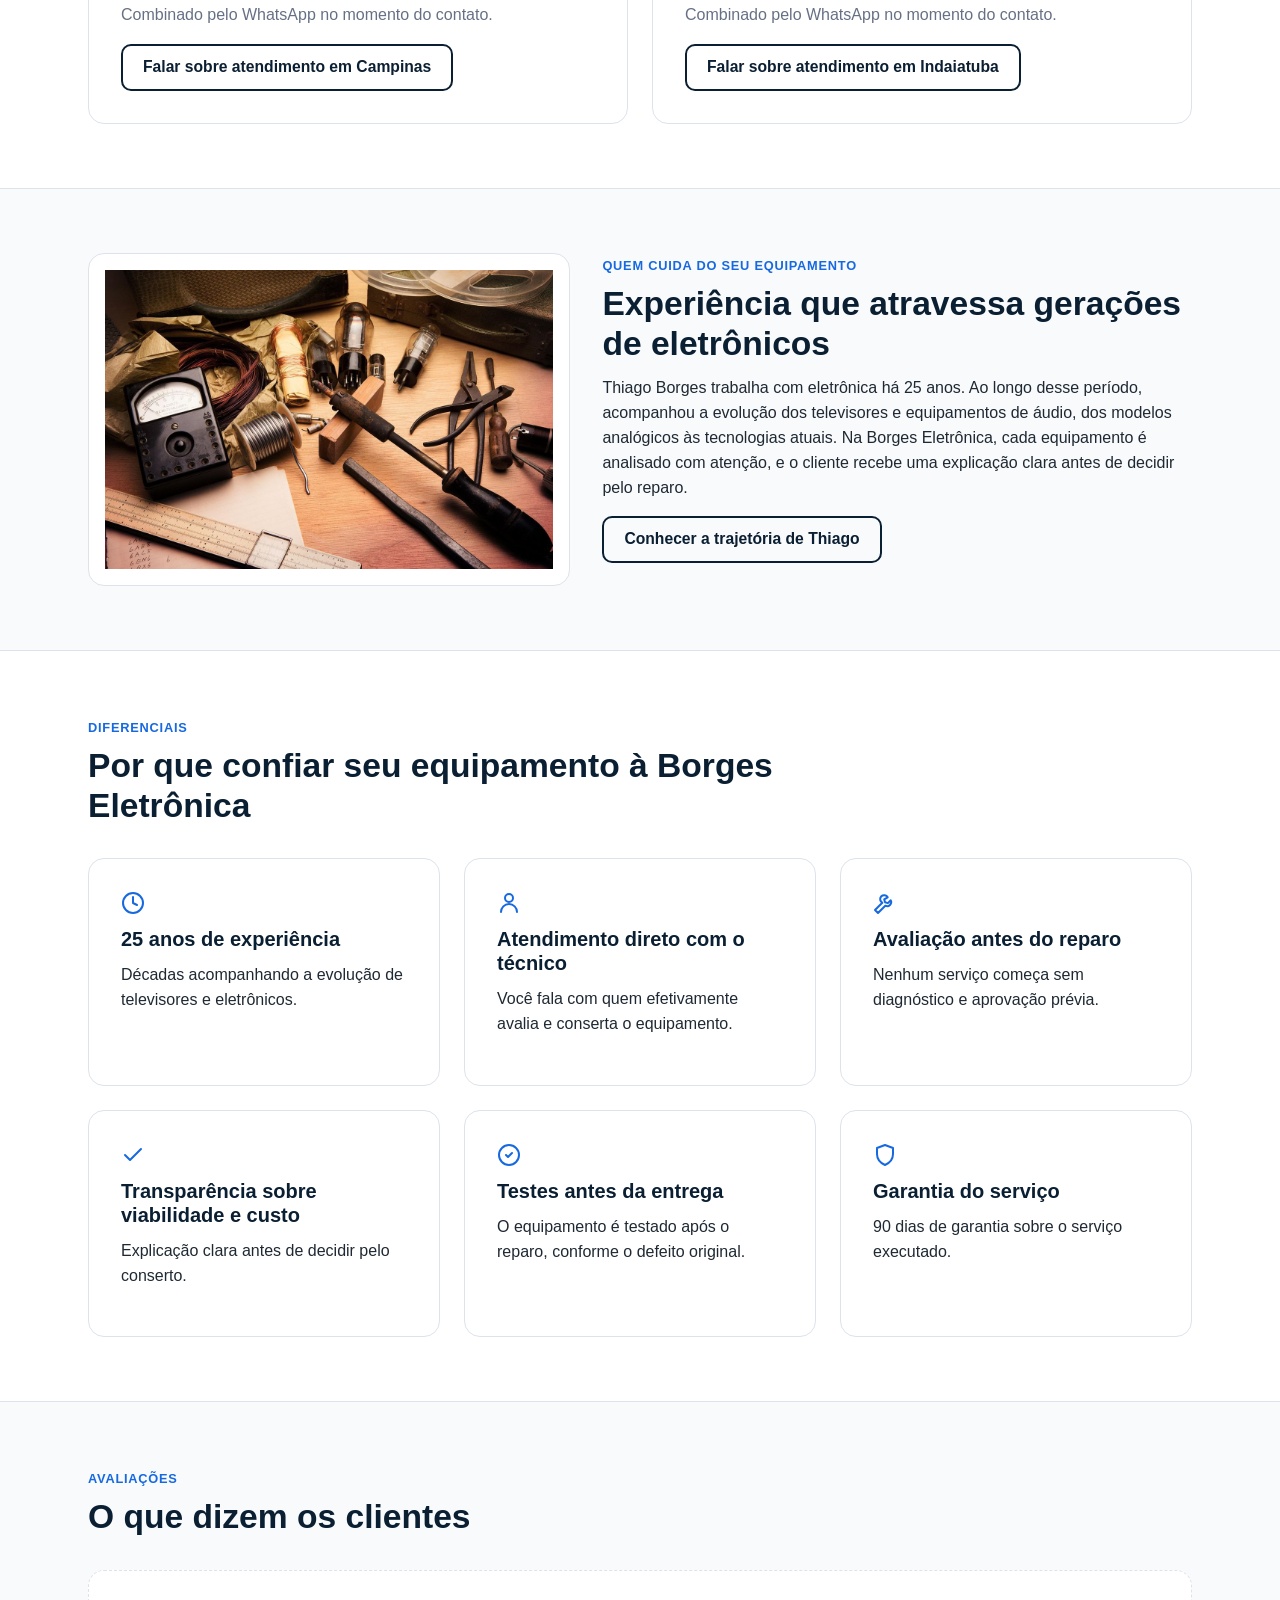
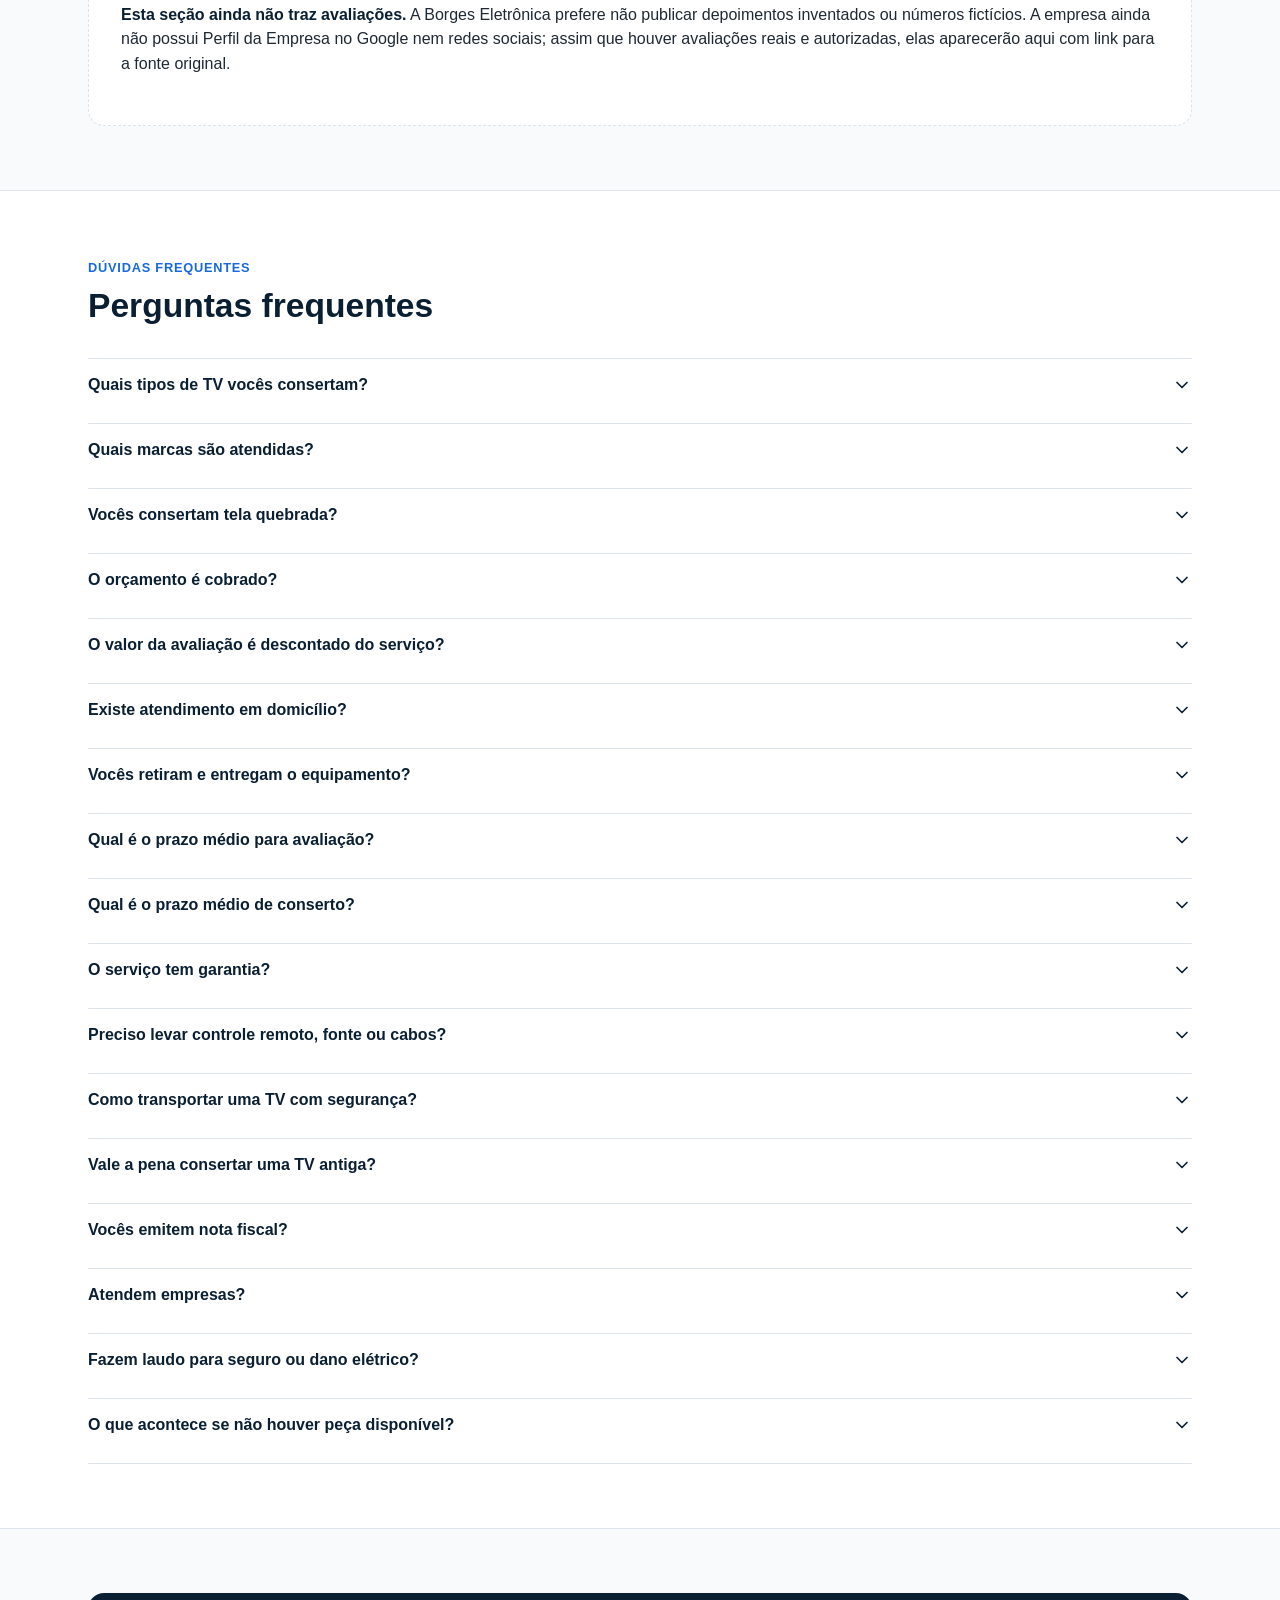
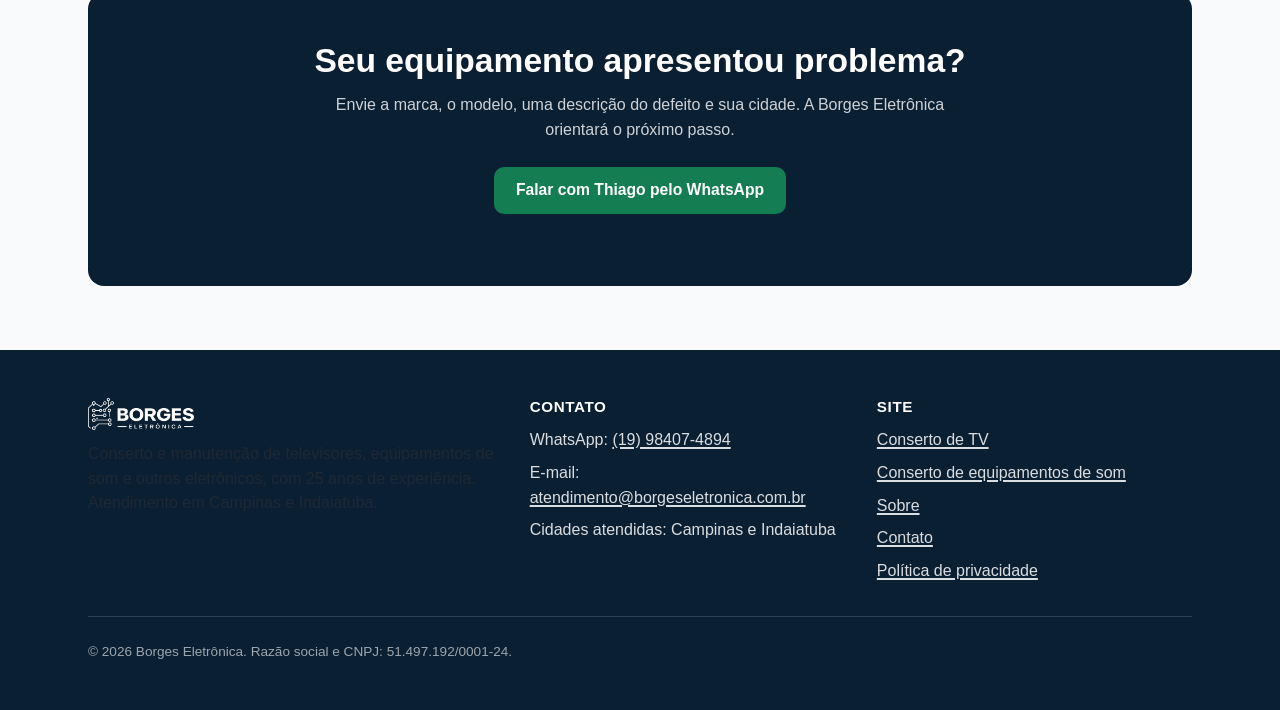
==== commit 8a88f608: "Remove aviso de conteúdo gerado por IA e comentários de rascunho Tira do rodapé da home a nota "Cont" ====
--- a/index.html
+++ b/index.html
@@ -5,7 +5,6 @@
   <meta name="viewport" content="width=device-width, initial-scale=1">
   <title>Borges Eletrônica | Conserto de TV em Campinas e Indaiatuba</title>
   <meta name="description" content="Conserto e manutenção de televisores, equipamentos de som e eletrônicos com Thiago Borges, 25 anos de experiência. Atendimento em Campinas e Indaiatuba.">
-  <!-- ATENÇÃO: atualizar todas as URLs abaixo (canonical, og:url, sitemap) quando o domínio definitivo for confirmado. Ver PENDENCIAS.md #48-49. -->
   <link rel="canonical" href="https://borgeseletronica.com.br/">
   <meta property="og:type" content="website">
   <meta property="og:site_name" content="Borges Eletrônica">
@@ -476,7 +475,6 @@
       </div>
       <div class="footer-bottom">
         <span>&copy; <span data-current-year>2026</span> Borges Eletrônica. Razão social e CNPJ: 51.497.192/0001-24.</span>
-        <span>Conteúdo gerado com apoio de IA a partir de especificação — revisão final por Thiago Borges antes da publicação.</span>
       </div>
     </div>
   </footer>
